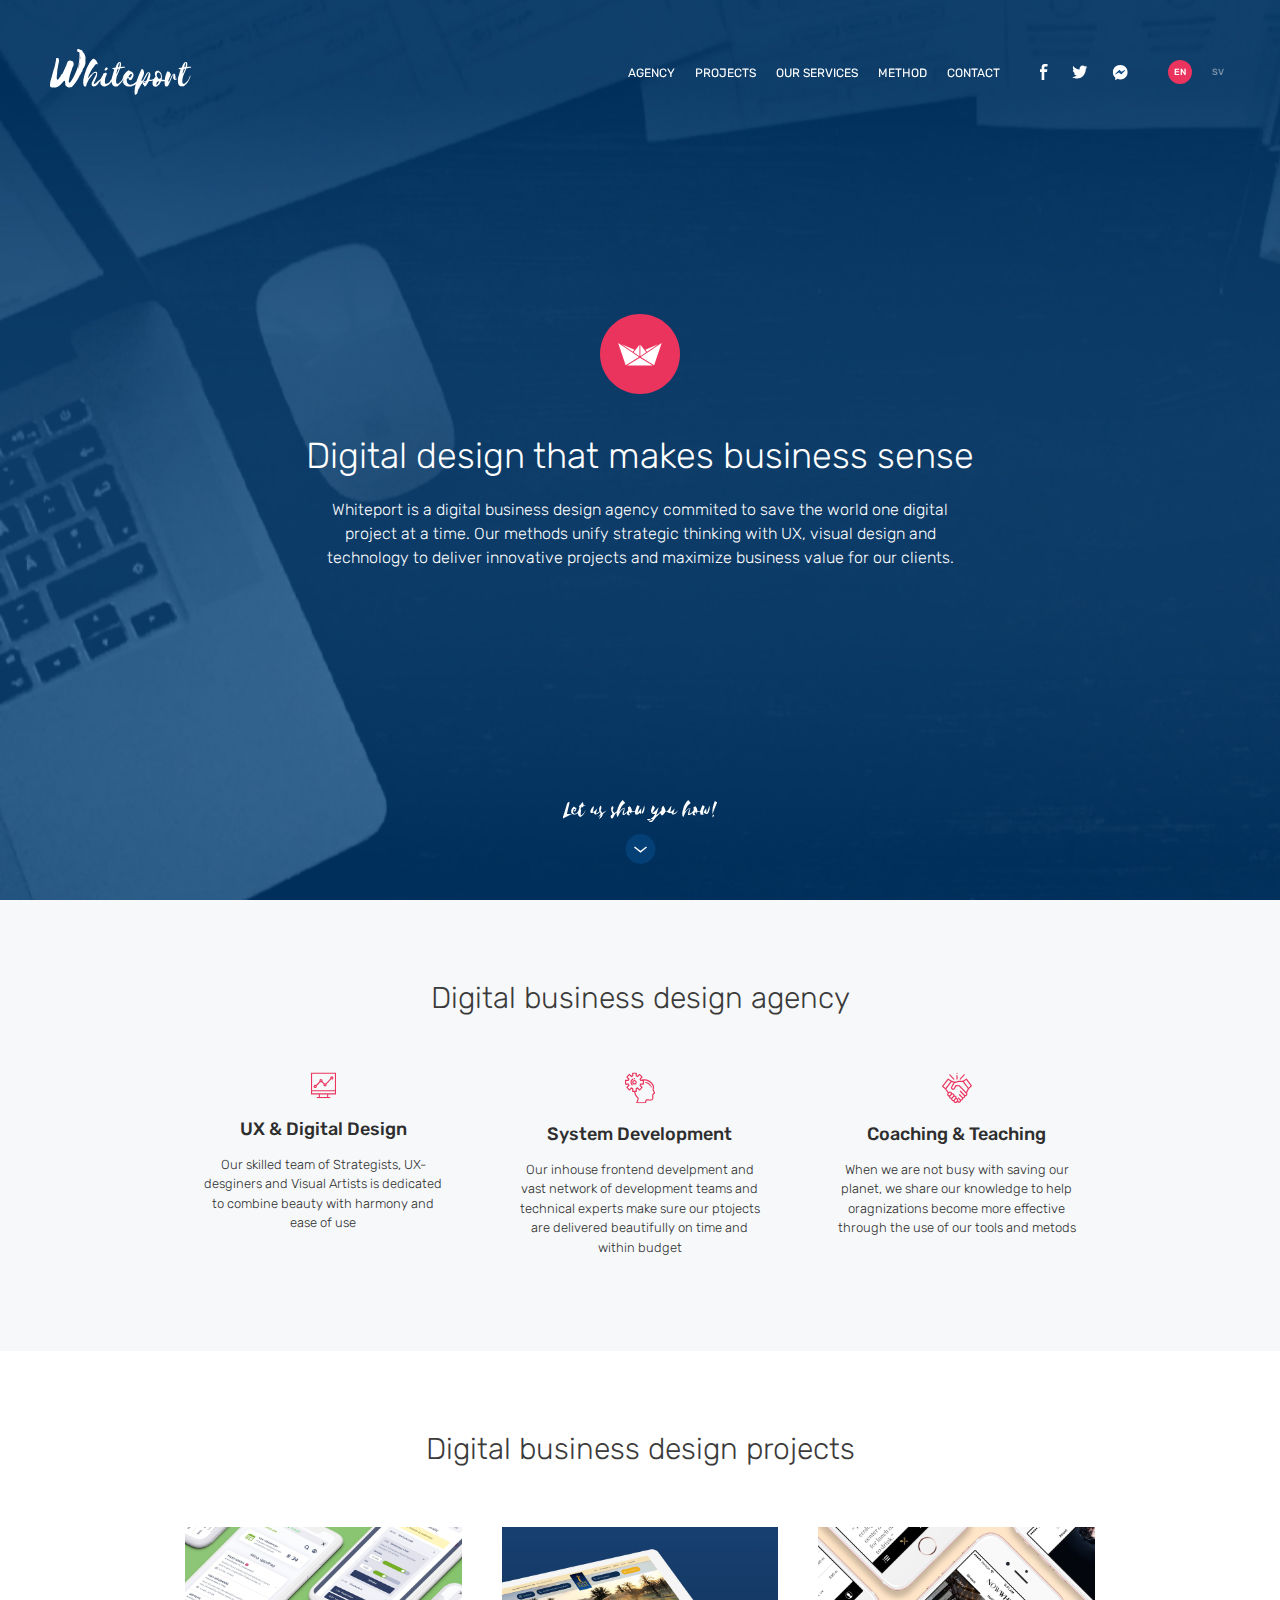
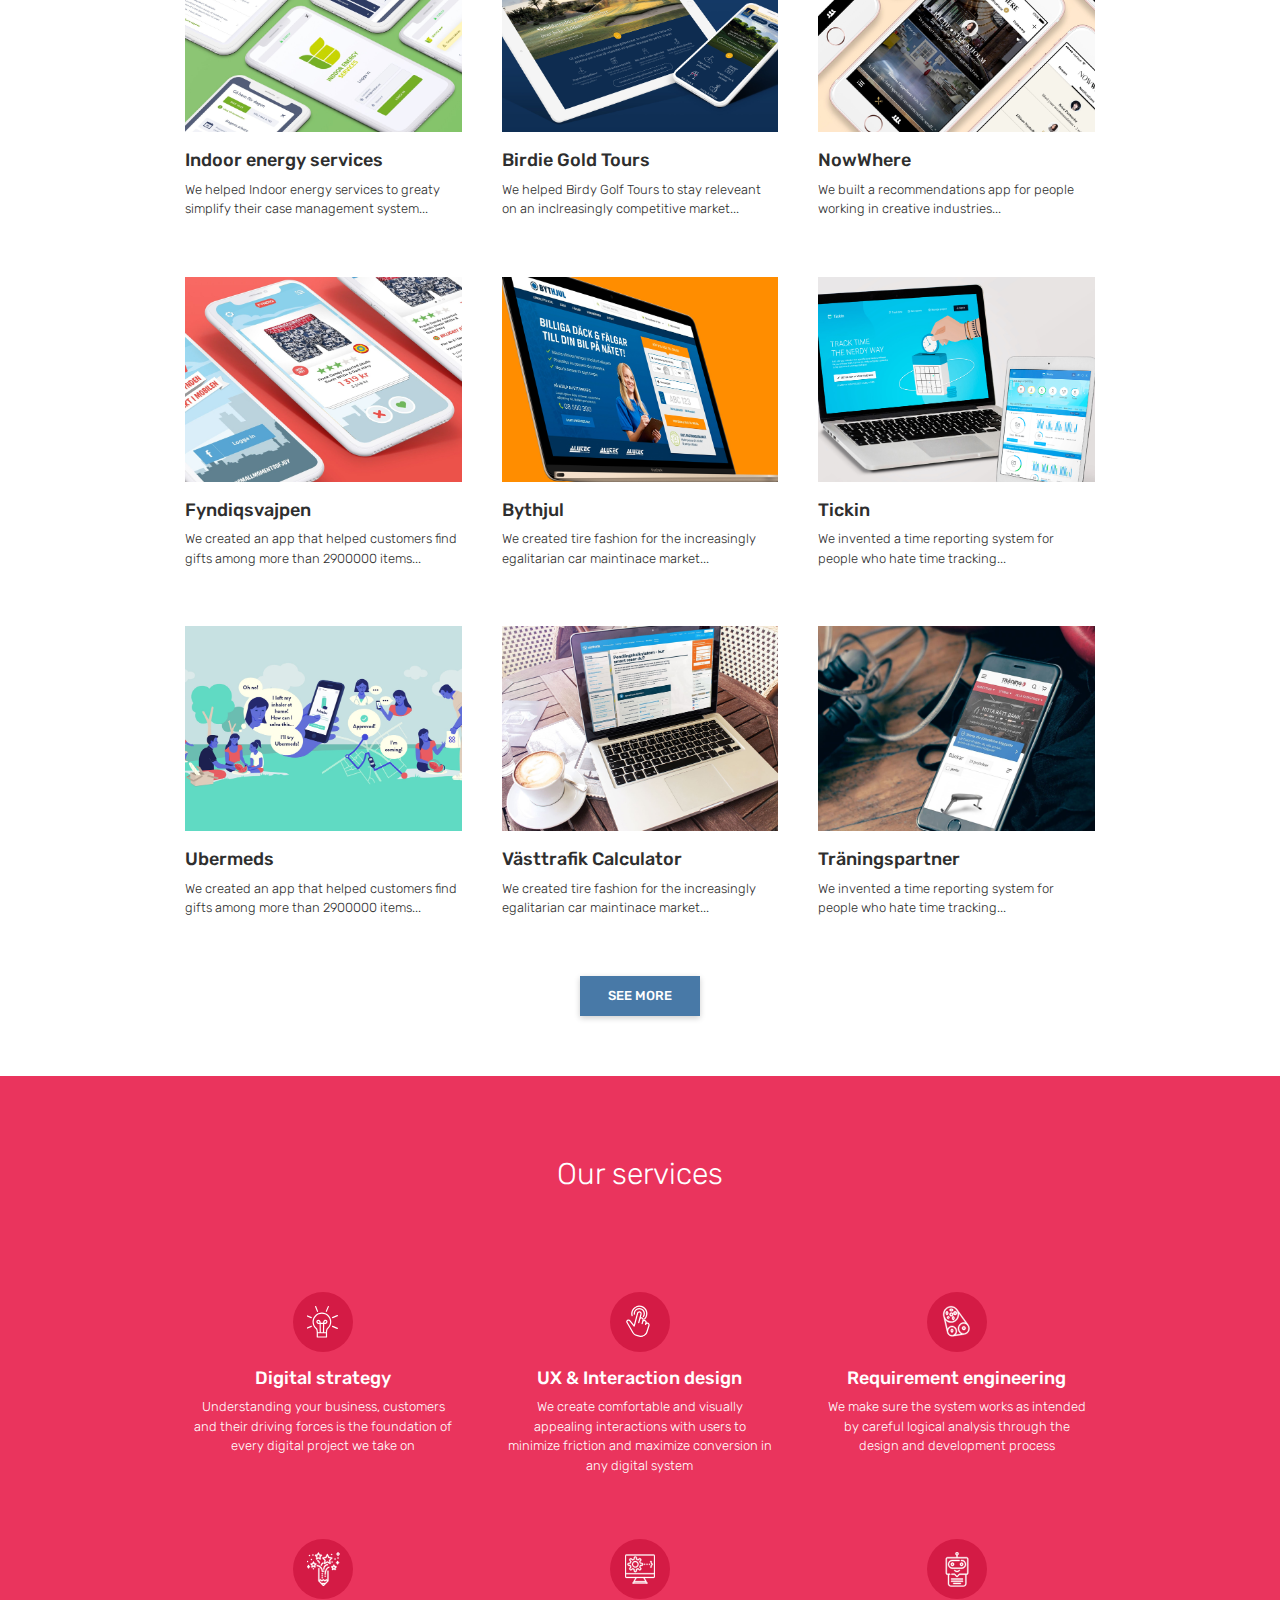
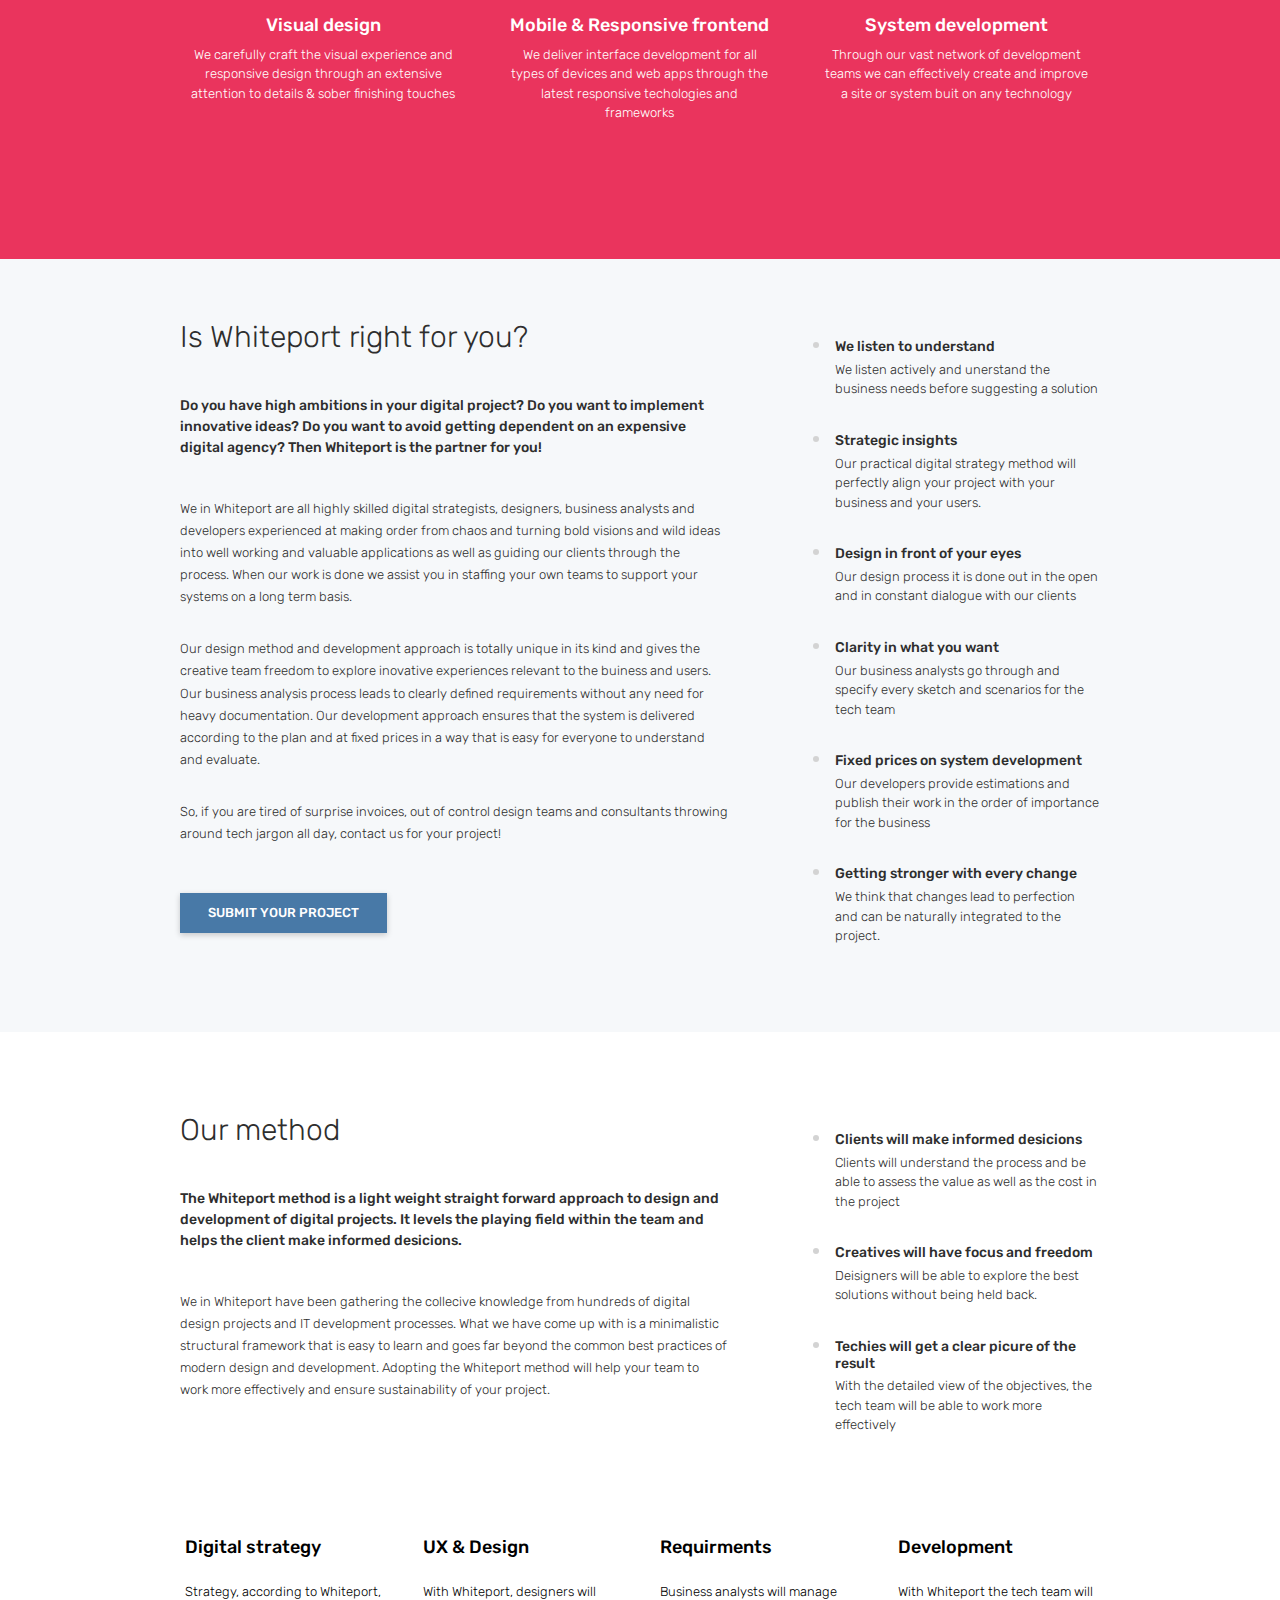
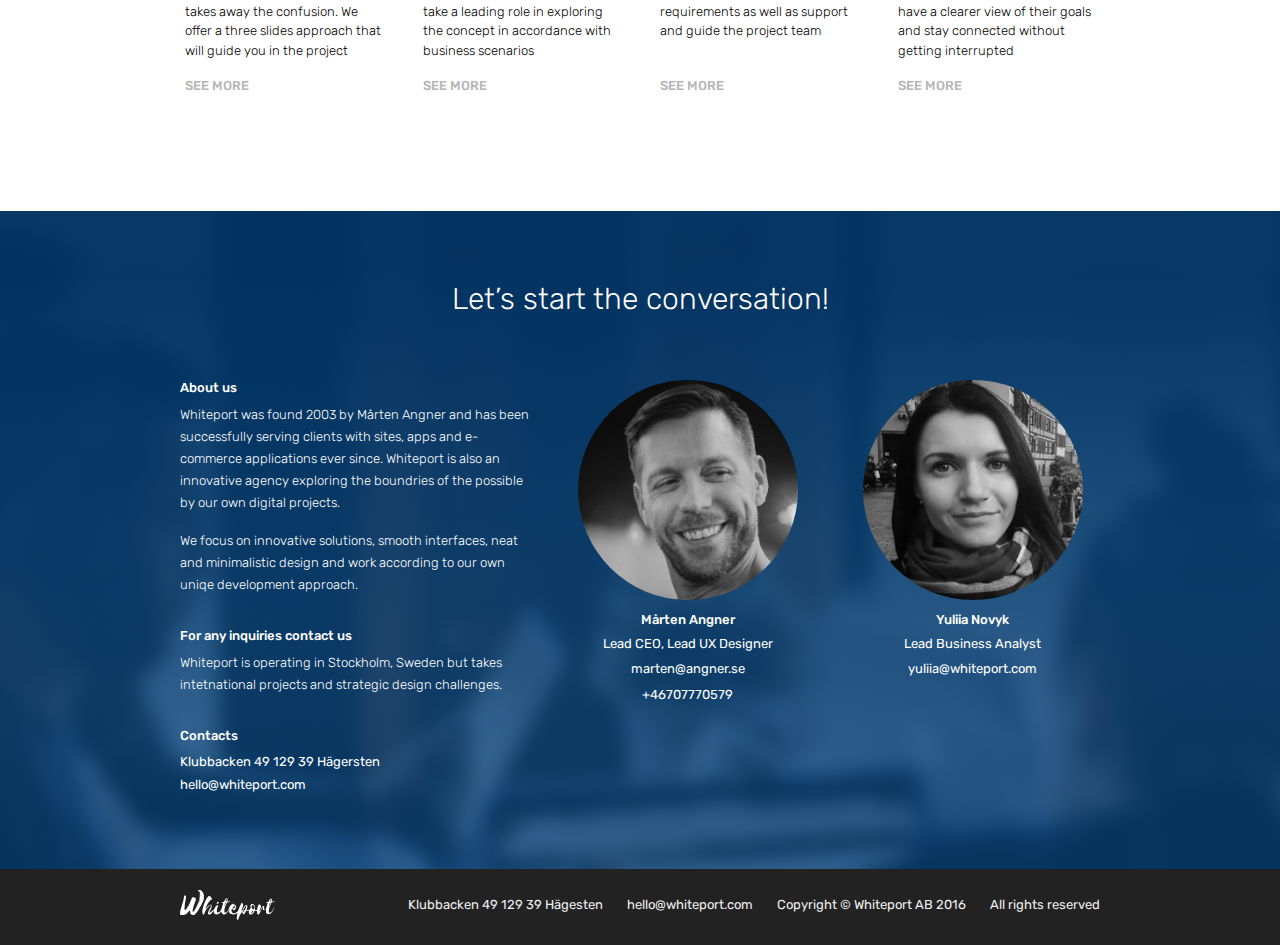
==== index.html @ a86c41bf "accordeon fix" ====
<!DOCTYPE html>
<html lang="en">
  <head>
    <meta charset="UTF-8" />
    <meta name="viewport" content="initial-scale=1.0, width=device-width" />
    <title>Whiteport</title>
    <!-- <link rel="shortcut icon" type="image/x-icon" href="assets/fav/favicon.ico"> -->
    <link
      rel="stylesheet"
      href="https://stackpath.bootstrapcdn.com/bootstrap/4.4.1/css/bootstrap.min.css"
      integrity="sha384-Vkoo8x4CGsO3+Hhxv8T/Q5PaXtkKtu6ug5TOeNV6gBiFeWPGFN9MuhOf23Q9Ifjh"
      crossorigin="anonymous"
    />
    <link rel="stylesheet" href="css/style.css" />
  </head>
  <body>
		<div class="container">
			<div class="menu">
				<a href="/" class="menu__logo-wrapper">
					<img src="img/Logo.svg" alt="logo" class="menu__logo" />
				</a>
				<nav class="menu__nav">
					<ul class="menu__list">
						<li class="menu__item">
							<a href="#agency" class="menu__link">Agency</a>
						</li>
						<li class="menu__item">
							<a href="#projects" class="menu__link">projects</a>
						</li>
						<li class="menu__item">
							<a href="#services" class="menu__link">our services</a>
						</li>
						<li class="menu__item">
							<a href="#method" class="menu__link">method</a>
						</li>
						<li class="menu__item">
							<a href="#contact" class="menu__link">Contact</a>
						</li>
					</ul>
					<ul class="menu__social">
						<li class="menu__social-item">
							<a href="#" class="menu__social-link">
								<svg
									width="8"
									height="18"
									viewBox="0 0 8 18"
									xmlns="http://www.w3.org/2000/svg"
								>
									<path
										d="M4.29671 17.0805V9.00003H6.96306L7.38434 6.32224H4.29671V4.97952C4.29671 4.2808 4.52578 3.61388 5.5287 3.61388H7.53321V0.941162H4.68742C2.29471 0.941162 1.64179 2.51676 1.64179 4.7008V6.321H0V9.00003H1.64179V17.0805H4.29671Z"
									/>
								</svg>
							</a>
						</li>
						<li class="menu__social-item">
							<a href="#" class="menu__social-link">
								<svg
									width="16"
									height="14"
									viewBox="0 0 16 14"
									xmlns="http://www.w3.org/2000/svg"
								>
									<path
										d="M13.7633 4.21645C13.7633 4.07517 13.7607 3.93517 13.7544 3.79645C14.359 3.34589 14.8833 2.78209 15.2982 2.13681C14.7433 2.38629 14.1477 2.55301 13.5215 2.62297C14.1604 2.22968 14.6504 1.60096 14.882 0.846243C14.2838 1.20896 13.622 1.4686 12.9182 1.60353C12.3544 0.962041 11.55 0.553523 10.6603 0.538242C8.95234 0.510242 7.56762 1.95353 7.56762 3.76205C7.56762 4.01913 7.59434 4.26861 7.64778 4.50913C5.07562 4.34369 2.79619 3.00476 1.27142 0.986244C1.00542 1.46989 0.852702 2.03496 0.852702 2.64081C0.852702 3.7863 1.3987 4.80445 2.2285 5.40517C1.7207 5.3823 1.2447 5.2283 0.827264 4.97625C0.827264 4.99025 0.827264 5.00425 0.827264 5.01825C0.827264 6.61938 1.89383 7.96082 3.30906 8.2739C3.04942 8.3477 2.77578 8.3859 2.4945 8.38466C2.2947 8.38338 2.10122 8.36174 1.91286 8.32098C2.30614 9.63318 3.44906 10.5915 4.80194 10.6233C3.74302 11.5015 2.40922 12.0259 0.960859 12.0221C0.711375 12.0221 0.464499 12.0055 0.222656 11.975C1.59214 12.9143 3.21738 13.4615 4.96481 13.4615C10.6527 13.4628 13.7633 8.5119 13.7633 4.21645Z"
									/>
								</svg>
							</a>
						</li>
						<li class="menu__social-item">
							<a href="#" class="menu__social-link">
								<svg
									width="16"
									height="15"
									viewBox="0 0 16 15"
									xmlns="http://www.w3.org/2000/svg"
								>
									<g clip-path="url(#clip0)">
										<path
											d="M8.26099 0.00145851C4.20801 -0.0784556 0.854259 3.13557 0.761719 7.18825C0.772294 9.25122 1.68577 11.2061 3.26147 12.5377V14.6875C3.26147 14.8601 3.40137 15 3.57394 15C3.6325 15 3.68989 14.9835 3.73954 14.9525L5.48125 13.8645C6.36862 14.2039 7.31092 14.377 8.26099 14.3751C12.314 14.455 15.6677 11.241 15.7603 7.18828C15.6677 3.13557 12.314 -0.0784556 8.26099 0.00145851Z"
										/>
										<path
											d="M13.1969 5.12587C13.1039 5.00126 12.9334 4.96396 12.7969 5.03837L9.54722 6.81008L7.52556 5.07648C7.40158 4.9702 7.21668 4.97726 7.10123 5.09274L3.3516 8.84238C3.22994 8.96477 3.23053 9.16262 3.35295 9.28428C3.45082 9.38157 3.60089 9.40313 3.7222 9.33733L6.97187 7.56563L8.99541 9.29983C9.11939 9.40611 9.30429 9.39905 9.41974 9.28358L13.1694 5.53394C13.2786 5.42365 13.2904 5.24985 13.1969 5.12587Z"
											fill="#124E86"
										/>
									</g>
									<defs>
										<clipPath id="clip0">
											<rect x="0.759766" width="15" height="15" />
										</clipPath>
									</defs>
								</svg>
							</a>
						</li>
					</ul>
					<ul class="menu__lang">
						<li class="menu__lang-item">
							<a href="#" class="menu__lang-link active"><span>en</span></a>
						</li>
						<li class="menu__lang-item">
							<a href="#" class="menu__lang-link"><span>sv</spa></a>
						</li>
					</ul>
					<a href="#" class="menu__burger" id="burger">
						<img src="img/list-menu 1.svg" alt="burger">
					</a>
				</nav>
				<div class="menu__mobile hide fadeInRight" id="mobileMenu">
					<a href="#" class="menu__close-btn" id="closeBtn">
						<img src="img/close-button 1.svg" alt="close">
					</a>
					<ul class="menu__list mobile" id="mobileList">
						<li class="menu__item mobile">
							<a href="#agency" class="menu__link mobile">Agency</a>
						</li>
						<li class="menu__item mobile">
							<a href="#projects" class="menu__link mobile">projects</a>
						</li>
						<li class="menu__item mobile">
							<a href="#services" class="menu__link mobile">our services</a>
						</li>
						<li class="menu__item mobile">
							<a href="#method" class="menu__link mobile">method</a>
						</li>
						<li class="menu__item mobile">
							<a href="#contact" class="menu__link mobile">Contact</a>
						</li>
					</ul>
					<ul class="menu__social mobile">
						<li class="menu__social-item">
							<a href="#" class="menu__social-link">
								<svg
									width="8"
									height="18"
									viewBox="0 0 8 18"
									xmlns="http://www.w3.org/2000/svg"
								>
									<path
										d="M4.29671 17.0805V9.00003H6.96306L7.38434 6.32224H4.29671V4.97952C4.29671 4.2808 4.52578 3.61388 5.5287 3.61388H7.53321V0.941162H4.68742C2.29471 0.941162 1.64179 2.51676 1.64179 4.7008V6.321H0V9.00003H1.64179V17.0805H4.29671Z"
									/>
								</svg>
							</a>
						</li>
						<li class="menu__social-item">
							<a href="#" class="menu__social-link">
								<svg
									width="16"
									height="14"
									viewBox="0 0 16 14"
									xmlns="http://www.w3.org/2000/svg"
								>
									<path
										d="M13.7633 4.21645C13.7633 4.07517 13.7607 3.93517 13.7544 3.79645C14.359 3.34589 14.8833 2.78209 15.2982 2.13681C14.7433 2.38629 14.1477 2.55301 13.5215 2.62297C14.1604 2.22968 14.6504 1.60096 14.882 0.846243C14.2838 1.20896 13.622 1.4686 12.9182 1.60353C12.3544 0.962041 11.55 0.553523 10.6603 0.538242C8.95234 0.510242 7.56762 1.95353 7.56762 3.76205C7.56762 4.01913 7.59434 4.26861 7.64778 4.50913C5.07562 4.34369 2.79619 3.00476 1.27142 0.986244C1.00542 1.46989 0.852702 2.03496 0.852702 2.64081C0.852702 3.7863 1.3987 4.80445 2.2285 5.40517C1.7207 5.3823 1.2447 5.2283 0.827264 4.97625C0.827264 4.99025 0.827264 5.00425 0.827264 5.01825C0.827264 6.61938 1.89383 7.96082 3.30906 8.2739C3.04942 8.3477 2.77578 8.3859 2.4945 8.38466C2.2947 8.38338 2.10122 8.36174 1.91286 8.32098C2.30614 9.63318 3.44906 10.5915 4.80194 10.6233C3.74302 11.5015 2.40922 12.0259 0.960859 12.0221C0.711375 12.0221 0.464499 12.0055 0.222656 11.975C1.59214 12.9143 3.21738 13.4615 4.96481 13.4615C10.6527 13.4628 13.7633 8.5119 13.7633 4.21645Z"
									/>
								</svg>
							</a>
						</li>
						<li class="menu__social-item">
							<a href="#" class="menu__social-link">
								<svg
									width="16"
									height="15"
									viewBox="0 0 16 15"
									xmlns="http://www.w3.org/2000/svg"
								>
									<g clip-path="url(#clip0)">
										<path
											d="M8.26099 0.00145851C4.20801 -0.0784556 0.854259 3.13557 0.761719 7.18825C0.772294 9.25122 1.68577 11.2061 3.26147 12.5377V14.6875C3.26147 14.8601 3.40137 15 3.57394 15C3.6325 15 3.68989 14.9835 3.73954 14.9525L5.48125 13.8645C6.36862 14.2039 7.31092 14.377 8.26099 14.3751C12.314 14.455 15.6677 11.241 15.7603 7.18828C15.6677 3.13557 12.314 -0.0784556 8.26099 0.00145851Z"
										/>
										<path
											d="M13.1969 5.12587C13.1039 5.00126 12.9334 4.96396 12.7969 5.03837L9.54722 6.81008L7.52556 5.07648C7.40158 4.9702 7.21668 4.97726 7.10123 5.09274L3.3516 8.84238C3.22994 8.96477 3.23053 9.16262 3.35295 9.28428C3.45082 9.38157 3.60089 9.40313 3.7222 9.33733L6.97187 7.56563L8.99541 9.29983C9.11939 9.40611 9.30429 9.39905 9.41974 9.28358L13.1694 5.53394C13.2786 5.42365 13.2904 5.24985 13.1969 5.12587Z"
											fill="#124E86"
										/>
									</g>
									<defs>
										<clipPath id="clip0">
											<rect x="0.759766" width="15" height="15" />
										</clipPath>
									</defs>
								</svg>
							</a>
						</li>
					</ul>
					<ul class="menu__lang mobile">
						<li class="menu__lang-item">
							<a href="#" class="menu__lang-link active mobile"><span>en</span></a>
						</li>
						<li class="menu__lang-item">
							<a href="#" class="menu__lang-link mobile"><span>sv</spa></a>
						</li>
					</ul>
				</div>
			</div>
		</div>
    <section class="first-screen" id="first-screen">
      <div class="container">
        
				<div class="row">
					<div class="col-12 col-md-8 offset-md-2 d-flex first-screen__block">
						<img src="img/Emblem.svg" alt="emblem" class="first-screen__img">
						<h1 class="first-screen__title">Digital design that makes business sense</h1>
						<p class="first-screen__text">Whiteport is a digital business design agency commited to save the world one digital project at a time. Our methods unify strategic thinking with UX, visual design and technology to deliver innovative projects and maximize business value for our clients.</p>
					</div>
				</div>
				<a href="#agency" class="first-screen__btn">
					<img src="img/phraze 1.svg" alt="phraze" class="first-screen__img-text">
					<span class="first-screen__arrow">
						<img src="img/arrow.svg" alt="arrow">
					</span>
				</a>
      </div>
		</section>
		<section class="agency index" id="agency">
			<div class="container">
				<div class="row">
					<div class="col-10 offset-1 offset-md-0 col-md-12">
						<h2 class="agency__title">Digital business design agency</h2>
					</div>
					<div class="col-12 col-lg-10 offset-lg-1">
						<div class="row">
							<div class="col-10 offset-1 col-md-8 offset-md-2 mb-2 mb-lg-0 col-lg-4 offset-lg-0">
								<div class="agency__card">
									<img src="img/analytics 1.svg" alt="analitics" class="agency__img">
									<h4 class="agency__subtitle">UX & Digital Design</h4>
									<p class="agency__text">Our skilled team of Strategists, UX-desginers and Visual Artists is dedicated to combine beauty with harmony and ease of use</p>
								</div>
							</div>
							<div class="col-10 offset-1 col-md-8 offset-md-2 mb-2 mb-lg-0 col-lg-4 offset-lg-0">
								<div class="agency__card">
									<img src="img/develop 1.svg" alt="developers" class="agency__img">
									<h4 class="agency__subtitle">System Development</h4>
									<p class="agency__text">Our inhouse frontend develpment and vast network of development teams and technical experts make sure our ptojects are delivered beautifully on time and within budget</p>
								</div>
							</div>
							<div class="col-10 offset-1 col-md-8 offset-md-2 mb-2 mb-lg-0 col-lg-4 offset-lg-0">
								<div class="agency__card">
									<img src="img/agreement 1.svg" alt="agreement" class="agency__img">
									<h4 class="agency__subtitle">Coaching & Teaching</h4>
									<p class="agency__text">When we are not busy with saving our planet, we share our knowledge to help oragnizations become more effective through the use of our tools and metods</p>
								</div>
							</div>
						</div>
						</div>
				</div>
			</div>
		</section>
		<section class="projects index" id="projects">
			<div class="container">
				<div class="row">
					<div class="col-12">
						<h2 class="projects__title">Digital business design projects</h2>
					</div>
					<div class="col-12 col-lg-10 offset-lg-1">
						<div class="row" id="projectsRender">
							<!-- <div class="col-12 col-md-6 col-lg-4">
								<div class="projects__card">
									<img src="img/Mask Group.jpg" alt="mask">
									<div class="projects__info">
										<h4 class="projects__subtitle">Indoor energy services</h4>
										<p class="projects__text">We helped Indoor energy services to greaty simplify their case management system...</p>
									</div>
								</div>
							</div>
							<div class="col-12 col-md-6 col-lg-4">
								<div class="projects__card">
									<img src="img/Mask Group (1).jpg" alt="mask">
									<div class="projects__info">
										<h4 class="projects__subtitle">Birdie Gold Tours</h4>
										<p class="projects__text">We helped Birdy Golf Tours to stay releveant on an inclreasingly competitive market...</p>
									</div>
								</div>
							</div>
							<div class="col-12 col-md-6 col-lg-4">
								<div class="projects__card">
									<img src="img/Mask Group (2).jpg" alt="mask">
									<div class="projects__info">
										<h4 class="projects__subtitle">NowWhere</h4>
										<p class="projects__text">We built a recommendations app for people working in creative industries...</p>
									</div>
								</div>
							</div>
							<div class="col-12 col-md-6 col-lg-4">
								<div class="projects__card">
									<img src="img/Mask Group (3).jpg" alt="mask">
									<div class="projects__info">
										<h4 class="projects__subtitle">Fyndiqsvajpen</h4>
										<p class="projects__text">We created an app that helped customers find gifts among more than 2900000 items...</p>
									</div>
								</div>
							</div>
							<div class="col-12 col-md-6 col-lg-4">
								<div class="projects__card">
									<img src="img/Mask Group (4).jpg" alt="mask">
									<div class="projects__info">
										<h4 class="projects__subtitle">Bythjul</h4>
										<p class="projects__text">We created tire fashion for the increasingly egalitarian car maintinace market...</p>
									</div>
								</div>
							</div>
							<div class="col-12 col-md-6 col-lg-4">
								<div class="projects__card">
									<img src="img/Mask Group (5).jpg" alt="mask">
									<div class="projects__info">
										<h4 class="projects__subtitle">Tickin</h4>
										<p class="projects__text">We invented a time reporting system for people who hate time tracking...</p>
									</div>
								</div>
							</div>
							<div class="col-12 col-md-6 col-lg-4">
								<div class="projects__card">
									<img src="img/Mask Group (6).jpg" alt="mask">
									<div class="projects__info">
										<h4 class="projects__subtitle">Ubermeds</h4>
										<p class="projects__text">We created an app that helped customers find gifts among more than 2900000 items...</p>
									</div>
								</div>
							</div>
							<div class="col-12 col-md-6 col-lg-4">
								<div class="projects__card">
									<img src="img/Mask Group (7).jpg" alt="mask">
									<div class="projects__info">
										<h4 class="projects__subtitle">Västtrafik Calculator</h4>
										<p class="projects__text">We created tire fashion for the increasingly egalitarian car maintinace market...</p>
									</div>
								</div>
							</div>
							<div class="col-12 col-md-6 col-lg-4">
								<div class="projects__card">
									<img src="img/Mask Group (8).jpg" alt="mask">
									<div class="projects__info">
										<h4 class="projects__subtitle">Träningspartner</h4>
										<p class="projects__text">We invented a time reporting system for people who hate time tracking...</p>
									</div>
								</div>
							</div> -->
						</div>
					</div>
				</div>
				<a href="#" class="projects__btn" id="seeMore">see more</a>
			</div>
		</section>
		<section class="services index" id="services">
			<div class="container">
				<div class="row">
					<div class="col-12">
						<h2 class="services__title">Our services</h2>
					</div>
					<div class="col-12 col-lg-10 offset-lg-1">
						<div class="row">
							<div class="col-12 col-md-6 mb-5 col-lg-4">
								<div class="services__card">
									<div class="services__img-wrapper"><img src="img/light 1.svg" alt="light"></div>
									<div class="services__info">
										<h4 class="services__subtitle">Digital strategy</h4>
										<p class="services__text">Understanding your business, customers and their driving forces is the foundation of every digital project we take on</p>
									</div>
								</div>
							</div>
							<div class="col-12 col-md-6 mb-5 col-lg-4">
								<div class="services__card">
									<div class="services__img-wrapper"><img src="img/tap 1.svg" alt="tap"></div>
									<div class="services__info">
										<h4 class="services__subtitle">UX & Interaction design</h4>
										<p class="services__text">We create comfortable and visually appealing interactions with users to minimize friction and maximize conversion in any digital system</p>
									</div>
								</div>
							</div>
							<div class="col-12 col-md-6 mb-5 col-lg-4">
								<div class="services__card">
									<div class="services__img-wrapper"><img src="img/engine.svg" alt="engine"></div>
									<div class="services__info">
										<h4 class="services__subtitle">Requirement engineering</h4>
										<p class="services__text">We make sure the system works as intended by careful logical analysis through the design and development process</p>
									</div>
								</div>
							</div>
							<div class="col-12 col-md-6 mb-5 mb-lg-0 col-lg-4">
								<div class="services__card">
									<div class="services__img-wrapper"><img src="img/creativity.svg" alt="creativity"></div>
									<div class="services__info">
										<h4 class="services__subtitle">Visual design</h4>
										<p class="services__text">We carefully craft the visual experience and responsive design through an extensive attention to details & sober finishing touches</p>
									</div>
								</div>
							</div>
							<div class="col-12 col-md-6 mb-5 mb-md-0 col-lg-4">
								<div class="services__card">
									<div class="services__img-wrapper"><img src="img/development.svg" alt="development"></div>
									<div class="services__info">
										<h4 class="services__subtitle">Mobile & Responsive frontend</h4>
										<p class="services__text">We deliver interface development for all types of devices and web apps through the latest responsive techologies and frameworks</p>
									</div>
								</div>
							</div>
							<div class="col-12 col-md-6 col-lg-4">
								<div class="services__card">
									<div class="services__img-wrapper"><img src="img/bot.svg" alt="bot"></div>
									<div class="services__info">
										<h4 class="services__subtitle">System development</h4>
										<p class="services__text">Through our vast network of development teams we can effectively create and improve a site or system buit on any technology</p>
									</div>
								</div>
							</div>
						</div>
					</div>
				</div>
			</div>
		</section>
		<section class="how-we-do index">
			<div class="container">
				<div class="row">
					<div class="col-12 col-lg-10 offset-lg-1">
						<div class="row">
							<div class="mb-3 mb-md-0 col-12 col-lg-8 how-we-do__col">
								<h2 class="how-we-do__title">Is Whiteport right for you?</h2>
								<p class="how-we-do__text-fat">Do you have high ambitions in your digital project? Do you want to implement innovative ideas? Do you want to avoid getting dependent on an expensive digital agency? Then Whiteport is the partner for you!</p>
								<p class="how-we-do__text" id="textFirst">
									<span>We in Whiteport are all highly skilled digital strategists, designers, business analysts and developers experienced at making order from chaos and turning bold visions and wild ideas into well working and valuable applications as well as guiding our clients through the process. When our work is done we assist you in staffing your own teams to support your systems on a long term basis.</span>
									<span>Our design method and development approach is totally unique in its kind and gives the creative team freedom to explore inovative experiences relevant to the buiness and users. Our business analysis process leads to clearly defined requirements without any need for heavy documentation. Our development approach ensures that the system is delivered according to the plan and at fixed prices in a way that is easy for everyone to understand and evaluate.</span>
									So, if you are tired of surprise invoices, out of control design teams and consultants throwing around tech jargon all day, contact us for your project!
								</p>
								<a href="#" class="how-we-do__btn desktop d-none d-lg-inline-flex">Submit your project</a>
							</div>
							<div class="col-12 col-lg-4">
								<ul class="how-we-do__list" id="listFirst">
									<li class="how-we-do__item">
										<span class="how-we-do__dot"></span>
										<div class="how-we-do__item-info">
											<h6 class="how-we-do__subtitle">We listen to understand</h6>
											<p class="how-we-do__subtext">We listen actively and unerstand the business needs before suggesting a solution</p>
										</div>
									</li>
									<li class="how-we-do__item">
										<span class="how-we-do__dot"></span>
										<div class="how-we-do__item-info">
											<h6 class="how-we-do__subtitle">Strategic insights</h6>
											<p class="how-we-do__subtext">Our practical digital strategy method will perfectly align your project with your business and your users.</p>
										</div>
									</li>
									<li class="how-we-do__item">
										<span class="how-we-do__dot"></span>
										<div class="how-we-do__item-info">
											<h6 class="how-we-do__subtitle">Design in front of your eyes</h6>
											<p class="how-we-do__subtext">Our design process it is done out in the open and in constant dialogue with our clients</p>
										</div>
									</li>
									<li class="how-we-do__item">
										<span class="how-we-do__dot"></span>
										<div class="how-we-do__item-info">
											<h6 class="how-we-do__subtitle">Clarity in what you want</h6>
											<p class="how-we-do__subtext">Our business analysts go through and specify every sketch and scenarios for the tech team</p>
										</div>
									</li>
									<li class="how-we-do__item">
										<span class="how-we-do__dot"></span>
										<div class="how-we-do__item-info">
											<h6 class="how-we-do__subtitle">Fixed prices on system development</h6>
											<p class="how-we-do__subtext">Our developers provide estimations and publish their work in the order of importance for the business</p>
										</div>
									</li>
									<li class="how-we-do__item">
										<span class="how-we-do__dot"></span>
										<div class="how-we-do__item-info">
											<h6 class="how-we-do__subtitle">Getting stronger with every change</h6>
											<p class="how-we-do__subtext">We think that changes lead to perfection and can be naturally integrated to the project.</p>
										</div>
									</li>
								</ul>
							</div>
						</div>
					</div>
					<div class="col-12 d-md-none mt-3 mb-1">
						<a href="#" class="how-we-do__read" id="readMore1">READ MORE</a>
					</div>
					<div class="col-12 d-lg-none">
						<a href="#" class="how-we-do__btn mobile">Submit your project</a>
					</div>
				</div>
			</div>
		</section>
		<section class="methods index" id="method">
			<div class="container">
				<div class="row">
					<div class="col-12 col-lg-10 offset-lg-1">
						<div class="row mb-5">
							<div class="mb-3 mb-md-0 col-12 col-lg-8 how-we-do__col">
								<h2 class="how-we-do__title">Our method</h2>
								<p class="how-we-do__text-fat" >The Whiteport method is a light weight straight forward approach to design and development of digital projects. It levels the playing field within the team and helps the client make informed desicions.</p>
								<p class="how-we-do__text" id="textSecond">
									We in Whiteport have been gathering the collecive knowledge from hundreds of digital design projects and IT development processes. What we have come up with is a minimalistic structural framework that is easy to learn and goes far beyond the common best practices of modern design and development. Adopting the Whiteport method will help your team to work more effectively and ensure sustainability of your project.
								</p>
							</div>
							<div class="col-12 col-lg-4">
								<ul class="how-we-do__list">
									<li class="how-we-do__item how-we-do__item--last">
										<span class="how-we-do__dot"></span>
										<div class="how-we-do__item-info">
											<h6 class="how-we-do__subtitle">Clients will make informed desicions</h6>
											<p class="how-we-do__subtext">Clients will understand the process and be able to assess the value as well as the cost in the project</p>
										</div>
									</li>
									<li class="how-we-do__item how-we-do__item--last">
										<span class="how-we-do__dot"></span>
										<div class="how-we-do__item-info">
											<h6 class="how-we-do__subtitle">Creatives will have focus and freedom</h6>
											<p class="how-we-do__subtext">Deisigners will be able to explore the best solutions without being held back.</p>
										</div>
									</li>
									<li class="how-we-do__item how-we-do__item--last">
										<span class="how-we-do__dot"></span>
										<div class="how-we-do__item-info">
											<h6 class="how-we-do__subtitle">Techies will get a clear picure of the result</h6>
											<p class="how-we-do__subtext">With the detailed view of the objectives, the tech team will be able to work more effectively</p>
										</div>
									</li>
								</ul>
							</div>
							<div class="col-12 d-md-none mt-3">
								<a href="#" class="how-we-do__read" id="readMore2">READ MORE</a>
							</div>
						</div>
					</div>
				</div>
				<div class="row desktop">
					<div class="col-12 col-lg-10 offset-lg-1">
						<div class="row">
							<div class="col-12 col-md-6 mb-2 mb-md-4 mb-lg-0 col-lg-3 methods__card">
								<div>
									<h6 class="methods__subtitle">Digital strategy</h6>
									<p class="methods__text">Strategy, according to Whiteport, takes away the confusion. We offer a three slides approach that will guide you in the project</p>
								</div>
								<a href="#" class="methods__link">see more</a>
							</div>
							<div class="col-12 col-md-6 mb-2 mb-md-4 mb-lg-0 col-lg-3 methods__card">
								<div>
									<h6 class="methods__subtitle">UX & Design</h6>
									<p class="methods__text">With Whiteport, designers will take a leading role in exploring the concept in accordance with business scenarios</p>
								</div>
								<a href="#" class="methods__link">see more</a>
							</div>
							<div class="col-12 col-md-6 mb-2 mb-md-0 col-lg-3 methods__card">
								<div>
									<h6 class="methods__subtitle">Requirments</h6>
									<p class="methods__text">Business analysts will manage requirements as well as support and guide the project team</p>
								</div>
								<a href="#" class="methods__link">see more</a>
							</div>
							<div class="col-12 col-md-6 col-lg-3 methods__card">
								<div>
									<h6 class="methods__subtitle">Development </h6>
									<p class="methods__text">With Whiteport the tech team will have a clearer view of their goals and stay connected without getting interrupted</p>
								</div>
								<a href="#" class="methods__link">see more</a>
							</div>
						</div>
					</div>
				</div>
			</div>
			<div class="container">
				<ul class="how-we-do__tablet" id="accordeon">
					<li class="how-we-do__tablet-item">
						<div class="how-we-do__tab">
							<div class="container">
								<div class="how-we-do__row">
									<h4 class="how-we-do__tablet-name">Digital strategy</h4>
									<svg width="14" height="7" viewBox="0 0 14 7" fill="none" xmlns="http://www.w3.org/2000/svg">
										<path d="M1 1L7 5.8L13 1" stroke-width="1.5"/>
									</svg>
								</div>
							</div>
						</div>
						<div class="how-we-do__block">
							<div class="container">
								<p class="methods__tablet-text">Strategy, according to Whiteport, takes away the confusion. We offer a three slides approach that will guide you in the project</p>
								<a href="#" class="methods__link">see more</a>
							</div>
						</div>
					</li>
					<li class="how-we-do__tablet-item">
						<div class="how-we-do__tab">
							<div class="container">
								<div class="how-we-do__row">
									<h4 class="how-we-do__tablet-name">UX & Design</h4>
									<svg width="14" height="7" viewBox="0 0 14 7" fill="none" xmlns="http://www.w3.org/2000/svg">
										<path d="M1 1L7 5.8L13 1" stroke-width="1.5"/>
									</svg>
								</div>
							</div>
						</div>
						<div class="how-we-do__block">
							<div class="container">
								<p class="methods__tablet-text">With Whiteport, designers will take a leading role in exploring the concept in accordance with business scenarios</p>
								<a href="#" class="methods__link">see more</a>
							</div>
						</div>
					</li>
					<li class="how-we-do__tablet-item">
						<div class="how-we-do__tab">
							<div class="container">
								<div class="how-we-do__row">
									<h4 class="how-we-do__tablet-name">Requirments</h4>
									<svg width="14" height="7" viewBox="0 0 14 7" fill="none" xmlns="http://www.w3.org/2000/svg">
										<path d="M1 1L7 5.8L13 1" stroke-width="1.5"/>
									</svg>
								</div>
							</div>
						</div>
						<div class="how-we-do__block">
							<div class="container">
								<p class="methods__tablet-text">Business analysts will manage requirements as well as support and guide the project team</p>
								<a href="#" class="methods__link">see more</a>
							</div>
						</div>
					</li>
					<li class="how-we-do__tablet-item">
						<div class="how-we-do__tab">
							<div class="container">
								<div class="how-we-do__row">
									<h4 class="how-we-do__tablet-name">Development</h4>
									<svg width="14" height="7" viewBox="0 0 14 7" fill="none" xmlns="http://www.w3.org/2000/svg">
										<path d="M1 1L7 5.8L13 1" stroke-width="1.5"/>
									</svg>
								</div>
							</div>
						</div>
						<div class="how-we-do__block">
							<div class="container">
								<p class="methods__tablet-text">With Whiteport the tech team will have a clearer view of their goals and stay connected without getting interrupted</p>
								<a href="#" class="methods__link">see more</a>
							</div>
						</div>
					</li>
				</ul>
			</div>
		</section>
		<section class="conversation index" id="contact">
			<div class="container">
				<div class="row">
					<div class="col-12">
						<h2 class="conversation__title">Let’s start the conversation!</h2>
					</div>
					<div class="conversation__text-wrapper order-3 order-lg-1 col-lg-4 offset-lg-1">
						<h6 class="conversation__subtitle">About us</h6>
						<p class="conversation__text">
							<span>Whiteport was found 2003 by Mårten Angner and has been successfully serving clients with sites, apps and e-commerce applications ever since. Whiteport is also an innovative agency exploring the boundries of the possible by our own digital projects.</span>
							We focus on innovative solutions, smooth interfaces, neat and minimalistic design and work according to our own uniqe development approach.
						</p>
						<h6 class="conversation__subtitle">For any inquiries contact us</h6>
						<p class="conversation__text">Whiteport is operating in Stockholm, Sweden but takes intetnational projects and strategic design challenges.</p>
						<h6 class="conversation__subtitle">Contacts</h6>
						<a href="https://www.google.com/maps/dir/?api=1&origin&destination=Klubbacken+49,+129+39+Hägersten,+Швеция" class="conversation__link" target="_blank">Klubbacken 49 129 39 Hägersten</a>
						<a href="mailto:hello@whiteport.com" class="conversation__link">hello@whiteport.com</a>
					</div>
					<div class="mb-5 mb-lg-0 order-1 order-lg-2 col-12 col-lg-3 conversation__card">
						<div class="conversation__img-wrapper">
							<img src="img/Marten photo 1.jpg" alt="photo" class="conversation__img">
						</div>
						<div class="conversation__wrapper">
							<h6 class="conversation__name">Mårten Angner</h6>
							<p class="conversation__info">Lead CEO, Lead UX Designer</p>
							<a href="mailto:marten@angner.se" class="conversation__info-link">marten@angner.se</a>
							<a href="tel:+46707770579" class="conversation__info-link">+46707770579</a>
						</div>
					</div>
					<div class="mb-5 mb-lg-0 order-2 order-lg-3 col-12 col-lg-3 conversation__card">
						<div class="conversation__img-wrapper">
							<img src="img/Yuliia Novyk photo_bw 1.jpg" alt="photo" class="conversation__img">
						</div>
						<div class="conversation__wrapper">
							<h6 class="conversation__name">Yuliia Novyk</h6>
							<p class="conversation__info">Lead Business Analyst</p>
							<a href="mailto:yuliia@whiteport.com" class="conversation__info-link">yuliia@whiteport.com</a>
						</div>
					</div>
				</div>
			</div>
		</section>
		<footer class="footer">
			<div class="container">
				<div class="row d-none d-lg-flex">
					<div class="col-10 offset-1">
						<div class="row">
							<div class="col-12 d-flex justify-content-between align-items-center">
								<a href="/" class="footer__logo">
									<img src="img/Logo.svg" alt="logo">
								</a>
								<div class="d-flex justify-content-center align-items-center">
									<a href="https://www.google.com/maps/dir/?api=1&origin&destination=Klubbacken+49,+129+39+Hägersten,+Швеция" class="footer__link" target="_blank">Klubbacken 49 129 39 Hägesten</a>
									<a href="mailto:hello@whiteport.com" class="footer__link footer__link--last">hello@whiteport.com</a>
									<span class="footer__item footer__item--grey ">Copyright © Whiteport AB 2016</span>
									<span class="footer__item footer__item--grey ">All rights reserved</span>
								</div>
							</div>
						</div>
					</div>
				</div>
				<div class="row d-lg-none">
					<div class="col-12 mb-3 mb-md-0 col-md-3 d-flex align-items-center">
						<a href="/" class="footer__logo">
							<img src="img/Logo.svg" alt="logo">
						</a>
					</div>
					<div class="col-12 col-md-9">
						<div class="row">
							<div class="col-12 col-md-6"><a href="https://www.google.com/maps/dir/?api=1&origin&destination=Klubbacken+49,+129+39+Hägersten,+Швеция" class="footer__link" target="_blank">Klubbacken 49 129 39 Hägesten</a></div>
							<div class="col-12 mb-3 col-md-6 mb-md-1"><a href="mailto:hello@whiteport.com" class="footer__link footer__link--last">hello@whiteport.com</a></div>
							<div class="col-12 col-md-6"><span class="footer__item footer__item--grey ">Copyright © Whiteport AB 2016</span></div>
							<div class="col-12 col-md-6"><span class="footer__item footer__item--grey ">All rights reserved</span></div>
						</div>
					</div>
				</div>
			</div>
		</footer>
    <script src="js/bundle.js"></script>
  </body>
</html>
---- css/style.css ----
/* ---COLORS--- */
/* ---FONT SIZE--- */
/* Screens */
@import url("https://fonts.googleapis.com/css?family=Rubik:300,400,500,700&display=swap");
/* Screens */
/* Screens */
/* ---COLORS--- */
/* ---FONT SIZE--- */
/* Screens */
@import url("https://fonts.googleapis.com/css?family=Rubik:300,400,500,700&display=swap");
* {
	margin: 0;
	padding: 0;
	-webkit-box-sizing: border-box;
	        box-sizing: border-box;
	scroll-behavior: smooth;
}

html,
body {
	font-size: 100%;
}

body {
	font-family: "Rubik", sans-serif;
	min-height: 100vh;
}

ul {
	list-style: none;
	margin: 0;
	padding: 0;
}

.index {
	position: relative;
	z-index: 1;
}

.desktop {
	display: none;
}
@media screen and (min-width: 992px) {
	.desktop {
		display: -webkit-box;
		display: -webkit-flex;
		display: -ms-flexbox;
		display:         flex;
	}
}

@-webkit-keyframes zoomin {
	0% {
		-webkit-transform: scale(1);
		        transform: scale(1);
	}
	100% {
		-webkit-transform: scale(1.1);
		        transform: scale(1.1);
	}
}

@keyframes zoomin {
	0% {
		-webkit-transform: scale(1);
		        transform: scale(1);
	}
	100% {
		-webkit-transform: scale(1.1);
		        transform: scale(1.1);
	}
}

.first-screen {
	min-height: 100vh;
	position: relative;
	z-index: 10;
	display: -webkit-box;
	display: -webkit-flex;
	display: -ms-flexbox;
	display:         flex;
	-webkit-box-orient: horizontal;
	-webkit-box-direction: normal;
	-webkit-flex-direction: row;
	    -ms-flex-direction: row;
	        flex-direction: row;
	-webkit-box-pack: center;
	-webkit-justify-content: center;
	-ms-flex-pack: center;
	        justify-content: center;
	-webkit-box-align: center;
	-webkit-align-items: center;
	-ms-flex-align: center;
	        align-items: center;
	overflow: hidden;
}
.first-screen:before {
	z-index: 0;
	content: "";
	position: absolute;
	top: 0;
	right: 0;
	bottom: 0;
	left: 0;
	background: url("../img/main pic.jpg") no-repeat;
	background-size: cover;
	-webkit-animation: zoomin 10s ease;
	        animation: zoomin 10s ease;
	-webkit-animation-delay: 120ms;
	        animation-delay: 120ms;
	-webkit-animation-fill-mode: forwards;
	        animation-fill-mode: forwards;
}
.first-screen__block {
	display: -webkit-box;
	display: -webkit-flex;
	display: -ms-flexbox;
	display:         flex;
	-webkit-box-orient: vertical;
	-webkit-box-direction: normal;
	-webkit-flex-direction: column;
	    -ms-flex-direction: column;
	        flex-direction: column;
	-webkit-box-pack: start;
	-webkit-justify-content: flex-start;
	-ms-flex-pack: start;
	        justify-content: flex-start;
	-webkit-box-align: center;
	-webkit-align-items: center;
	-ms-flex-align: center;
	        align-items: center;
	text-align: center;
}
.first-screen__img {
	margin-bottom: 30px;
	width: 50px;
}
@media screen and (min-width: 768px) {
	.first-screen__img {
		width: initial;
		margin-bottom: 40px;
	}
}
.first-screen__title {
	margin-bottom: 16px;
	font-size: 1.875rem;
	font-weight: 300;
	color: #fff;
	text-transform: capitalize;
}
@media screen and (min-width: 768px) {
	.first-screen__title {
		font-size: 2.25rem;
		text-transform: initial;
		margin-bottom: 20px;
	}
}
.first-screen__text {
	font-size: .875rem;
	font-weight: 300;
	color: #fff;
	line-height: 1.5;
	width: 90%;
}
.first-screen__text span {
	display: none;
}
@media screen and (min-width: 768px) {
	.first-screen__text span {
		display: initial;
	}
}
@media screen and (min-width: 768px) {
	.first-screen__text {
		width: 635px;
		font-size: 1rem;
		font-weight: 300;
		color: #fff;
	}
}
.first-screen__btn {
	position: absolute;
	z-index: 1;
	bottom: 36px;
	left: 50%;
	-webkit-transform: translateX(-50%);
	    -ms-transform: translateX(-50%);
	        transform: translateX(-50%);
	display: -webkit-box;
	display: -webkit-flex;
	display: -ms-flexbox;
	display:         flex;
	-webkit-box-orient: vertical;
	-webkit-box-direction: normal;
	-webkit-flex-direction: column;
	    -ms-flex-direction: column;
	        flex-direction: column;
	-webkit-box-pack: center;
	-webkit-justify-content: center;
	-ms-flex-pack: center;
	        justify-content: center;
	-webkit-box-align: center;
	-webkit-align-items: center;
	-ms-flex-align: center;
	        align-items: center;
}
.first-screen__img-text {
	margin-bottom: 12px;
}
.first-screen__arrow {
	width: 30px;
	height: 30px;
	-webkit-flex-shrink: 0;
	-ms-flex-negative: 0;
	        flex-shrink: 0;
	border-radius: 50%;
	background-color: #043f76;
	display: -webkit-box;
	display: -webkit-flex;
	display: -ms-flexbox;
	display:         flex;
	-webkit-box-orient: horizontal;
	-webkit-box-direction: normal;
	-webkit-flex-direction: row;
	    -ms-flex-direction: row;
	        flex-direction: row;
	-webkit-box-pack: center;
	-webkit-justify-content: center;
	-ms-flex-pack: center;
	        justify-content: center;
	-webkit-box-align: center;
	-webkit-align-items: center;
	-ms-flex-align: center;
	        align-items: center;
}

.menu {
	position: fixed;
	width: 100%;
	top: 0;
	left: 0;
	right: 0;
	z-index: 100;
	padding: 27px 15px;
	display: -webkit-box;
	display: -webkit-flex;
	display: -ms-flexbox;
	display:         flex;
	-webkit-box-orient: horizontal;
	-webkit-box-direction: normal;
	-webkit-flex-direction: row;
	    -ms-flex-direction: row;
	        flex-direction: row;
	-webkit-box-pack: center;
	-webkit-justify-content: center;
	-ms-flex-pack: center;
	        justify-content: center;
	-webkit-box-align: center;
	-webkit-align-items: center;
	-ms-flex-align: center;
	        align-items: center;
	-webkit-transition-duration: .2s;
	     -o-transition-duration: .2s;
	        transition-duration: .2s;
	-webkit-transition-timing-function: ease;
	     -o-transition-timing-function: ease;
	        transition-timing-function: ease;
}
@media screen and (min-width: 768px) {
	.menu {
		display: -webkit-box;
		display: -webkit-flex;
		display: -ms-flexbox;
		display:         flex;
		-webkit-box-orient: horizontal;
		-webkit-box-direction: normal;
		-webkit-flex-direction: row;
		    -ms-flex-direction: row;
		        flex-direction: row;
		-webkit-box-pack: justify;
		-webkit-justify-content: space-between;
		-ms-flex-pack: justify;
		        justify-content: space-between;
		-webkit-box-align: center;
		-webkit-align-items: center;
		-ms-flex-align: center;
		        align-items: center;
		padding: 27px 30px;
	}
}
@media screen and (min-width: 992px) {
	.menu {
		padding: 48px 50px;
	}
}
.menu.fixed {
	background-color: rgba(4, 63, 118, .9);
	padding: 5px 15px;
}
@media screen and (min-width: 768px) {
	.menu.fixed {
		padding: 10px 30px;
	}
}
@media screen and (min-width: 992px) {
	.menu.fixed {
		padding: 10px 50px;
	}
}
.menu__nav {
	display: -webkit-box;
	display: -webkit-flex;
	display: -ms-flexbox;
	display:         flex;
	-webkit-box-orient: horizontal;
	-webkit-box-direction: normal;
	-webkit-flex-direction: row;
	    -ms-flex-direction: row;
	        flex-direction: row;
	-webkit-box-pack: start;
	-webkit-justify-content: flex-start;
	-ms-flex-pack: start;
	        justify-content: flex-start;
	-webkit-box-align: center;
	-webkit-align-items: center;
	-ms-flex-align: center;
	        align-items: center;
}
.menu__mobile {
	position: fixed;
	top: 0;
	right: 0;
	bottom: 0;
	width: 276px;
	padding-left: 57px;
	display: -webkit-box;
	display: -webkit-flex;
	display: -ms-flexbox;
	display:         flex;
	-webkit-box-orient: vertical;
	-webkit-box-direction: normal;
	-webkit-flex-direction: column;
	    -ms-flex-direction: column;
	        flex-direction: column;
	-webkit-box-pack: center;
	-webkit-justify-content: center;
	-ms-flex-pack: center;
	        justify-content: center;
	-webkit-box-align: start;
	-webkit-align-items: flex-start;
	-ms-flex-align: start;
	        align-items: flex-start;
	background: -webkit-gradient(linear, left bottom, left top, from(rgba(72, 121, 167, .95)), to(rgba(72, 121, 167, .95))), -webkit-gradient(linear, left top, left bottom, color-stop(9.56%, rgba(0, 0, 0, .75)), color-stop(86.5%, rgba(255, 255, 255, 0)));
	background: -o-linear-gradient(bottom, rgba(72, 121, 167, .95), rgba(72, 121, 167, .95)), -o-linear-gradient(top, rgba(0, 0, 0, .75) 9.56%, rgba(255, 255, 255, 0) 86.5%);
	background:    linear-gradient(0deg, rgba(72, 121, 167, .95), rgba(72, 121, 167, .95)), linear-gradient(180deg, rgba(0, 0, 0, .75) 9.56%, rgba(255, 255, 255, 0) 86.5%);
	-webkit-box-shadow: 0 0 70px rgba(0, 0, 0, .5);
	        box-shadow: 0 0 70px rgba(0, 0, 0, .5);
}
@media screen and (min-width: 768px) {
	.menu__mobile {
		width: 370px;
	}
}
.menu__mobile.hide {
	display: none;
}
.menu__list {
	display: none;
}
@media screen and (min-width: 992px) {
	.menu__list {
		display: -webkit-box;
		display: -webkit-flex;
		display: -ms-flexbox;
		display:         flex;
		-webkit-box-orient: horizontal;
		-webkit-box-direction: normal;
		-webkit-flex-direction: row;
		    -ms-flex-direction: row;
		        flex-direction: row;
		-webkit-box-pack: start;
		-webkit-justify-content: flex-start;
		-ms-flex-pack: start;
		        justify-content: flex-start;
		-webkit-box-align: center;
		-webkit-align-items: center;
		-ms-flex-align: center;
		        align-items: center;
		margin-right: 40px;
	}
}
.menu__list.mobile {
	display: -webkit-box;
	display: -webkit-flex;
	display: -ms-flexbox;
	display:         flex;
	-webkit-box-orient: vertical;
	-webkit-box-direction: normal;
	-webkit-flex-direction: column;
	    -ms-flex-direction: column;
	        flex-direction: column;
	-webkit-box-pack: start;
	-webkit-justify-content: flex-start;
	-ms-flex-pack: start;
	        justify-content: flex-start;
	-webkit-box-align: start;
	-webkit-align-items: flex-start;
	-ms-flex-align: start;
	        align-items: flex-start;
	margin-bottom: 58px;
}
.menu__item:not(:last-child) {
	margin-right: 20px;
}
.menu__item:not(:last-child).mobile {
	margin-bottom: 30px;
}
.menu__link {
	font-size: .75rem;
	font-weight: 400;
	color: #fff;
	text-transform: uppercase;
	-webkit-transition-property: color;
	     -o-transition-property: color;
	        transition-property: color;
	-webkit-transition-duration: .2s;
	     -o-transition-duration: .2s;
	        transition-duration: .2s;
	-webkit-transition-timing-function: ease;
	     -o-transition-timing-function: ease;
	        transition-timing-function: ease;
}
.menu__link:hover {
	color: #ccc;
	text-decoration: none;
}
.menu__link.mobile {
	font-size: 1.25rem;
}
.menu__social {
	display: none;
}
@media screen and (min-width: 992px) {
	.menu__social {
		margin-right: 30px;
		display: -webkit-box;
		display: -webkit-flex;
		display: -ms-flexbox;
		display:         flex;
		-webkit-box-orient: horizontal;
		-webkit-box-direction: normal;
		-webkit-flex-direction: row;
		    -ms-flex-direction: row;
		        flex-direction: row;
		-webkit-box-pack: start;
		-webkit-justify-content: flex-start;
		-ms-flex-pack: start;
		        justify-content: flex-start;
		-webkit-box-align: center;
		-webkit-align-items: center;
		-ms-flex-align: center;
		        align-items: center;
	}
}
@media screen and (min-width: 992px) {
	.menu__social {
		margin-right: 40px;
	}
}
.menu__social.mobile {
	display: -webkit-box;
	display: -webkit-flex;
	display: -ms-flexbox;
	display:         flex;
	margin-bottom: 50px;
}
.menu__social-item:not(:last-child) {
	margin-right: 24px;
}
.menu__social-link svg {
	fill: #fff;
	-webkit-transition-property: fill;
	     -o-transition-property: fill;
	        transition-property: fill;
	-webkit-transition-duration: .2s;
	     -o-transition-duration: .2s;
	        transition-duration: .2s;
	-webkit-transition-timing-function: ease;
	     -o-transition-timing-function: ease;
	        transition-timing-function: ease;
}
.menu__social-link:hover svg {
	fill: #ccc;
}
.menu__lang {
	display: none;
}
@media screen and (min-width: 768px) {
	.menu__lang {
		margin-right: 20px;
		display: -webkit-box;
		display: -webkit-flex;
		display: -ms-flexbox;
		display:         flex;
		-webkit-box-orient: horizontal;
		-webkit-box-direction: normal;
		-webkit-flex-direction: row;
		    -ms-flex-direction: row;
		        flex-direction: row;
		-webkit-box-pack: start;
		-webkit-justify-content: flex-start;
		-ms-flex-pack: start;
		        justify-content: flex-start;
		-webkit-box-align: center;
		-webkit-align-items: center;
		-ms-flex-align: center;
		        align-items: center;
	}
}
@media screen and (min-width: 992px) {
	.menu__lang {
		margin-right: 0;
	}
}
.menu__lang.mobile {
	display: -webkit-box;
	display: -webkit-flex;
	display: -ms-flexbox;
	display:         flex;
}
@media screen and (min-width: 768px) {
	.menu__lang.mobile {
		display: none;
	}
}
.menu__lang-item:not(:last-child) {
	margin-right: 14px;
}
.menu__lang-link {
	display: -webkit-box;
	display: -webkit-flex;
	display: -ms-flexbox;
	display:         flex;
	-webkit-box-orient: horizontal;
	-webkit-box-direction: normal;
	-webkit-flex-direction: row;
	    -ms-flex-direction: row;
	        flex-direction: row;
	-webkit-box-pack: center;
	-webkit-justify-content: center;
	-ms-flex-pack: center;
	        justify-content: center;
	-webkit-box-align: center;
	-webkit-align-items: center;
	-ms-flex-align: center;
	        align-items: center;
	width: 24px;
	height: 24px;
	-webkit-flex-shrink: 0;
	-ms-flex-negative: 0;
	        flex-shrink: 0;
	border-radius: 50%;
	font-size: 9px;
	font-weight: 500;
	color: #768fa5;
	-webkit-transition-property: color;
	     -o-transition-property: color;
	        transition-property: color;
	-webkit-transition-duration: .2s;
	     -o-transition-duration: .2s;
	        transition-duration: .2s;
	-webkit-transition-timing-function: ease;
	     -o-transition-timing-function: ease;
	        transition-timing-function: ease;
	text-transform: uppercase;
}
.menu__lang-link.mobile {
	color: #fff;
}
.menu__lang-link span {
	line-height: 1;
	position: relative;
	top: 1px;
}
.menu__lang-link:hover {
	color: #fff;
	text-decoration: none;
}
.menu__lang-link.active {
	background-color: #ea345d;
	color: #fff;
}
.menu__burger {
	position: absolute;
	right: 15px;
	top: 50%;
	-webkit-transform: translateY(-50%);
	    -ms-transform: translateY(-50%);
	        transform: translateY(-50%);
}
@media screen and (min-width: 768px) {
	.menu__burger {
		position: initial;
		right: initial;
		-webkit-transform: none;
		    -ms-transform: none;
		        transform: none;
	}
}
@media screen and (min-width: 992px) {
	.menu__burger {
		display: none;
	}
}
.menu__close-btn {
	position: absolute;
	right: 20px;
	top: 28px;
	width: 45px;
	height: 45px;
	-webkit-flex-shrink: 0;
	-ms-flex-negative: 0;
	        flex-shrink: 0;
	border-radius: 50%;
	display: -webkit-box;
	display: -webkit-flex;
	display: -ms-flexbox;
	display:         flex;
	-webkit-box-orient: horizontal;
	-webkit-box-direction: normal;
	-webkit-flex-direction: row;
	    -ms-flex-direction: row;
	        flex-direction: row;
	-webkit-box-pack: center;
	-webkit-justify-content: center;
	-ms-flex-pack: center;
	        justify-content: center;
	-webkit-box-align: center;
	-webkit-align-items: center;
	-ms-flex-align: center;
	        align-items: center;
	background-color: #326392;
}

@-webkit-keyframes fadeInRight {
	from {
		opacity: 0;
		-webkit-transform: translate3d(100%, 0, 0);
		        transform: translate3d(100%, 0, 0);
	}
	to {
		opacity: 1;
		-webkit-transform: translate3d(0, 0, 0);
		        transform: translate3d(0, 0, 0);
	}
}

@keyframes fadeInRight {
	from {
		opacity: 0;
		-webkit-transform: translate3d(100%, 0, 0);
		        transform: translate3d(100%, 0, 0);
	}
	to {
		opacity: 1;
		-webkit-transform: translate3d(0, 0, 0);
		        transform: translate3d(0, 0, 0);
	}
}

.fadeInRight {
	-webkit-animation-name: fadeInRight;
	        animation-name: fadeInRight;
	-webkit-animation-duration: .2s;
	        animation-duration: .2s;
}

.agency {
	padding: 70px 0 67px;
	background-color: #f6f8fa;
	text-align: center;
}
@media screen and (min-width: 992px) {
	.agency {
		padding: 80px 0 78px;
	}
}
.agency__title {
	font-size: 1.875rem;
	font-weight: 300;
	color: #3c3b3b;
	margin-bottom: 56px;
}
.agency__card {
	display: -webkit-box;
	display: -webkit-flex;
	display: -ms-flexbox;
	display:         flex;
	-webkit-box-orient: vertical;
	-webkit-box-direction: normal;
	-webkit-flex-direction: column;
	    -ms-flex-direction: column;
	        flex-direction: column;
	-webkit-box-pack: start;
	-webkit-justify-content: flex-start;
	-ms-flex-pack: start;
	        justify-content: flex-start;
	-webkit-box-align: center;
	-webkit-align-items: center;
	-ms-flex-align: center;
	        align-items: center;
}
.agency__img {
	margin-bottom: 20px;
}
.agency__subtitle {
	font-size: 1.125rem;
	font-weight: 500;
	color: #2e2e2e;
	margin-bottom: 14px;
}
.agency__text {
	font-size: .8125rem;
	font-weight: 300;
	color: #2e2e2e;
	line-height: 1.5;
}
@media screen and (min-width: 992px) {
	.agency__text {
		width: 250px;
	}
}

.projects {
	padding: 70px 0 60px;
}
@media screen and (min-width: 992px) {
	.projects {
		padding: 80px 0 60px;
	}
}
.projects__title {
	font-size: 1.875rem;
	font-weight: 300;
	color: #3c3b3b;
	margin-bottom: 60px;
	text-align: center;
}
.projects__card {
	display: -webkit-box;
	display: -webkit-flex;
	display: -ms-flexbox;
	display:         flex;
	-webkit-box-orient: vertical;
	-webkit-box-direction: normal;
	-webkit-flex-direction: column;
	    -ms-flex-direction: column;
	        flex-direction: column;
	-webkit-box-pack: stretch;
	-webkit-justify-content: stretch;
	-ms-flex-pack: stretch;
	        justify-content: stretch;
	-webkit-box-align: stretch;
	-webkit-align-items: stretch;
	-ms-flex-align: stretch;
	        align-items: stretch;
	padding: 0 5px;
}
.projects__card img {
	margin: 0 -20px;
	height: auto;
	min-width: 100%;
	max-height: 200px;
	-o-object-fit: cover;
	   object-fit: cover;
}
@media screen and (min-width: 768px) {
	.projects__card img {
		margin: 0;
		width: 100%;
		max-height: initial;
		min-width: initial;
	}
}
.projects__info {
	padding: 25px 0 42px;
}
@media screen and (min-width: 992px) {
	.projects__info {
		padding: 18px 0 42px;
	}
}
.projects__subtitle {
	font-size: 1.125rem;
	font-weight: 500;
	color: #2e2e2e;
	margin-bottom: 8px;
}
.projects__text {
	font-size: .8125rem;
	font-weight: 300;
	color: #2e2e2e;
	line-height: 1.5;
}
.projects__btn {
	display: inline-block;
	padding: 0 28px;
	height: 40px;
	width: 120px;
	background: #4879a7;
	-webkit-box-shadow: 0 2px 6px rgba(0, 0, 0, .2);
	        box-shadow: 0 2px 6px rgba(0, 0, 0, .2);
	font-size: .8125rem;
	font-weight: 500;
	color: #fff;
	text-transform: uppercase;
	display: -webkit-box;
	display: -webkit-flex;
	display: -ms-flexbox;
	display:         flex;
	-webkit-box-orient: horizontal;
	-webkit-box-direction: normal;
	-webkit-flex-direction: row;
	    -ms-flex-direction: row;
	        flex-direction: row;
	-webkit-box-pack: center;
	-webkit-justify-content: center;
	-ms-flex-pack: center;
	        justify-content: center;
	-webkit-box-align: center;
	-webkit-align-items: center;
	-ms-flex-align: center;
	        align-items: center;
	margin: auto;
	-webkit-transition-duration: .2s;
	     -o-transition-duration: .2s;
	        transition-duration: .2s;
	-webkit-transition-timing-function: ease;
	     -o-transition-timing-function: ease;
	        transition-timing-function: ease;
}
.projects__btn:hover {
	text-decoration: none;
	color: #fff;
	background-color: #5386b5;
}
.projects__btn:active {
	background-color: #406c95;
}

.services {
	padding: 80px 0 120px;
	background-color: #ea345d;
	text-align: center;
}
.services__title {
	font-size: 1.875rem;
	font-weight: 300;
	color: #fff;
	margin-bottom: 100px;
	text-align: center;
}
.services__card {
	display: -webkit-box;
	display: -webkit-flex;
	display: -ms-flexbox;
	display:         flex;
	-webkit-box-orient: vertical;
	-webkit-box-direction: normal;
	-webkit-flex-direction: column;
	    -ms-flex-direction: column;
	        flex-direction: column;
	-webkit-box-pack: stretch;
	-webkit-justify-content: stretch;
	-ms-flex-pack: stretch;
	        justify-content: stretch;
	-webkit-box-align: center;
	-webkit-align-items: center;
	-ms-flex-align: center;
	        align-items: center;
	padding: 0 10px;
}
.services__img-wrapper {
	width: 60px;
	height: 60px;
	-webkit-flex-shrink: 0;
	-ms-flex-negative: 0;
	        flex-shrink: 0;
	border-radius: 50%;
	margin-bottom: 16px;
	background-color: #d41b45;
	display: -webkit-box;
	display: -webkit-flex;
	display: -ms-flexbox;
	display:         flex;
	-webkit-box-orient: horizontal;
	-webkit-box-direction: normal;
	-webkit-flex-direction: row;
	    -ms-flex-direction: row;
	        flex-direction: row;
	-webkit-box-pack: center;
	-webkit-justify-content: center;
	-ms-flex-pack: center;
	        justify-content: center;
	-webkit-box-align: center;
	-webkit-align-items: center;
	-ms-flex-align: center;
	        align-items: center;
}
.services__subtitle {
	font-size: 1.125rem;
	font-weight: 500;
	color: #fff;
	margin-bottom: 8px;
}
.services__text {
	font-size: .8125rem;
	font-weight: 300;
	color: #fff;
	line-height: 1.5;
}

.how-we-do {
	padding: 50px 0 60px;
	background-color: #f6f8fa;
}
@media screen and (min-width: 992px) {
	.how-we-do {
		padding: 60px 0 70px;
	}
}
@media screen and (min-width: 992px) {
	.how-we-do__col {
		padding-right: 70px;
	}
}
.how-we-do__title {
	font-size: 1.875rem;
	font-weight: 300;
	color: #2e2e2e;
	margin: auto;
	margin-bottom: 40px;
	text-align: center;
	max-width: 70%;
}
@media screen and (min-width: 768px) {
	.how-we-do__title {
		max-width: initial;
		margin: 0 0 40px;
	}
}
@media screen and (min-width: 992px) {
	.how-we-do__title {
		text-align: left;
	}
}
.how-we-do__text-fat {
	font-size: .875rem;
	font-weight: 500;
	color: #2e2e2e;
	line-height: 1.5;
	margin-bottom: 40px;
}
.how-we-do__text {
	display: none;
	font-size: .8125rem;
	font-weight: 300;
	color: #2e2e2e;
	margin-bottom: 48px;
	line-height: 1.7;
}
.how-we-do__text span {
	display: block;
	margin-bottom: 30px;
}
@media screen and (min-width: 768px) {
	.how-we-do__text {
		display: block;
	}
}
.how-we-do__text.more {
	display: block;
}
.how-we-do__list {
	display: -webkit-box;
	display: -webkit-flex;
	display: -ms-flexbox;
	display:         flex;
	-webkit-box-orient: vertical;
	-webkit-box-direction: normal;
	-webkit-flex-direction: column;
	    -ms-flex-direction: column;
	        flex-direction: column;
	-webkit-box-pack: start;
	-webkit-justify-content: flex-start;
	-ms-flex-pack: start;
	        justify-content: flex-start;
	-webkit-box-align: start;
	-webkit-align-items: flex-start;
	-ms-flex-align: start;
	        align-items: flex-start;
}
@media screen and (min-width: 768px) {
	.how-we-do__list {
		display: -webkit-box;
		display: -webkit-flex;
		display: -ms-flexbox;
		display:         flex;
		-webkit-box-orient: horizontal;
		-webkit-box-direction: normal;
		-webkit-flex-direction: row;
		    -ms-flex-direction: row;
		        flex-direction: row;
		-webkit-box-pack: justify;
		-webkit-justify-content: space-between;
		-ms-flex-pack: justify;
		        justify-content: space-between;
		-webkit-box-align: start;
		-webkit-align-items: flex-start;
		-ms-flex-align: start;
		        align-items: flex-start;
		padding-top: 20px;
		-webkit-flex-wrap: wrap;
		    -ms-flex-wrap: wrap;
		        flex-wrap: wrap;
	}
}
@media screen and (min-width: 992px) {
	.how-we-do__list {
		display: -webkit-box;
		display: -webkit-flex;
		display: -ms-flexbox;
		display:         flex;
		-webkit-box-orient: vertical;
		-webkit-box-direction: normal;
		-webkit-flex-direction: column;
		    -ms-flex-direction: column;
		        flex-direction: column;
		-webkit-box-pack: start;
		-webkit-justify-content: flex-start;
		-ms-flex-pack: start;
		        justify-content: flex-start;
		-webkit-box-align: start;
		-webkit-align-items: flex-start;
		-ms-flex-align: start;
		        align-items: flex-start;
	}
}
.how-we-do__list.more .how-we-do__item:nth-last-child(-n+2) {
	display: -webkit-box;
	display: -webkit-flex;
	display: -ms-flexbox;
	display:         flex;
}
.how-we-do__item {
	display: -webkit-box;
	display: -webkit-flex;
	display: -ms-flexbox;
	display:         flex;
	-webkit-box-orient: horizontal;
	-webkit-box-direction: normal;
	-webkit-flex-direction: row;
	    -ms-flex-direction: row;
	        flex-direction: row;
	-webkit-box-pack: start;
	-webkit-justify-content: flex-start;
	-ms-flex-pack: start;
	        justify-content: flex-start;
	-webkit-box-align: start;
	-webkit-align-items: flex-start;
	-ms-flex-align: start;
	        align-items: flex-start;
	margin-bottom: 15px;
	margin-bottom: 18px;
}
.how-we-do__item:last-child {
	margin-bottom: 0;
}
.how-we-do__item:nth-last-child(-n+2) {
	display: none;
}
.how-we-do__item--last:nth-last-child(-n+2) {
	display: -webkit-box;
	display: -webkit-flex;
	display: -ms-flexbox;
	display:         flex;
}
@media screen and (min-width: 768px) {
	.how-we-do__item {
		-webkit-flex-basis: 50%;
		-ms-flex-preferred-size: 50%;
		        flex-basis: 50%;
		max-width: 50%;
	}
	.how-we-do__item:nth-last-child(-n+2) {
		display: -webkit-box;
		display: -webkit-flex;
		display: -ms-flexbox;
		display:         flex;
	}
	.how-we-do__item--last {
		-webkit-flex-basis: initial;
		-ms-flex-preferred-size: initial;
		        flex-basis: initial;
		max-width: initial;
	}
}
@media screen and (min-width: 992px) {
	.how-we-do__item {
		-webkit-flex-basis: initial;
		-ms-flex-preferred-size: initial;
		        flex-basis: initial;
		max-width: initial;
	}
}
.how-we-do__dot {
	width: 6px;
	height: 6px;
	-webkit-flex-shrink: 0;
	-ms-flex-negative: 0;
	        flex-shrink: 0;
	border-radius: 50%;
	background-color: #d3d3d3;
	margin-right: 16px;
	margin-top: 3px;
}
.how-we-do__subtitle {
	font-size: .875rem;
	font-weight: 500;
	color: #2e2e2e;
	margin-bottom: 4px;
}
.how-we-do__subtext {
	font-size: .8125rem;
	font-weight: 300;
	color: #2e2e2e;
	line-height: 1.5;
}
.how-we-do__btn {
	display: inline-block;
	padding: 0 28px;
	height: 40px;
	background: #4879a7;
	-webkit-box-shadow: 0 2px 6px rgba(0, 0, 0, .2);
	        box-shadow: 0 2px 6px rgba(0, 0, 0, .2);
	font-size: .8125rem;
	font-weight: 500;
	color: #fff;
	text-transform: uppercase;
	display: -webkit-box;
	display: -webkit-flex;
	display: -ms-flexbox;
	display:         flex;
	-webkit-box-orient: horizontal;
	-webkit-box-direction: normal;
	-webkit-flex-direction: row;
	    -ms-flex-direction: row;
	        flex-direction: row;
	-webkit-box-pack: center;
	-webkit-justify-content: center;
	-ms-flex-pack: center;
	        justify-content: center;
	-webkit-box-align: center;
	-webkit-align-items: center;
	-ms-flex-align: center;
	        align-items: center;
	-webkit-transition-duration: .2s;
	     -o-transition-duration: .2s;
	        transition-duration: .2s;
	-webkit-transition-timing-function: ease;
	     -o-transition-timing-function: ease;
	        transition-timing-function: ease;
}
@media screen and (min-width: 768px) {
	.how-we-do__btn {
		max-width: 211px;
	}
	.how-we-do__btn:hover {
		text-decoration: none;
		color: #fff;
		background-color: #5386b5;
	}
	.how-we-do__btn:active {
		background-color: #406c95;
	}
}
.how-we-do__btn.mobile {
	margin: 32px 0 0;
}
.how-we-do__tablet {
	display: -webkit-box;
	display: -webkit-flex;
	display: -ms-flexbox;
	display:         flex;
	-webkit-box-orient: vertical;
	-webkit-box-direction: normal;
	-webkit-flex-direction: column;
	    -ms-flex-direction: column;
	        flex-direction: column;
	-webkit-box-pack: stretch;
	-webkit-justify-content: stretch;
	-ms-flex-pack: stretch;
	        justify-content: stretch;
	-webkit-box-align: stretch;
	-webkit-align-items: stretch;
	-ms-flex-align: stretch;
	        align-items: stretch;
	background-color: #fff;
}
@media screen and (min-width: 992px) {
	.how-we-do__tablet {
		display: none;
	}
}
.how-we-do__tablet-item {
	margin-bottom: 4px;
}
.how-we-do__tablet-item:last-child {
	margin-bottom: 0;
}
.how-we-do__tablet-item > div {
	pointer-events: none;
}
.how-we-do__tablet-item.show .how-we-do__tab {
	background-color: #124e86;
}
.how-we-do__tablet-item.show .how-we-do__block {
	display: block;
}
.how-we-do__tablet-item.show .how-we-do__tablet-name {
	color: #fff;
}
.how-we-do__tablet-item.show .how-we-do__row svg {
	-webkit-transform: none;
	    -ms-transform: none;
	        transform: none;
}
.how-we-do__tablet-item.show .how-we-do__row svg path {
	stroke: #fff;
}
.how-we-do__tab {
	background-color: #f6f7fa;
}
.how-we-do__row {
	display: -webkit-box;
	display: -webkit-flex;
	display: -ms-flexbox;
	display:         flex;
	-webkit-box-orient: horizontal;
	-webkit-box-direction: normal;
	-webkit-flex-direction: row;
	    -ms-flex-direction: row;
	        flex-direction: row;
	-webkit-box-pack: justify;
	-webkit-justify-content: space-between;
	-ms-flex-pack: justify;
	        justify-content: space-between;
	-webkit-box-align: center;
	-webkit-align-items: center;
	-ms-flex-align: center;
	        align-items: center;
	padding: 16px 0 14px;
	pointer-events: none;
}
.how-we-do__row svg {
	-webkit-transform: rotate(-90deg);
	    -ms-transform: rotate(-90deg);
	        transform: rotate(-90deg);
}
.how-we-do__row svg path {
	stroke: #c4c4c4;
}
.how-we-do__tablet-name {
	font-size: 1.125rem;
	font-weight: 500;
	color: #000;
}
.how-we-do__block {
	display: none;
	background-color: #fff;
	padding: 20px 0 42px;
}
.how-we-do__tablet-text {
	font-size: .8125rem;
	font-weight: 300;
	color: #000;
}
.how-we-do__read {
	font-size: .8125rem;
	font-weight: 500;
	color: #b5b5b5;
}
.how-we-do__read:hover {
	font-size: .8125rem;
	font-weight: 500;
	color: #b5b5b5;
	text-decoration: none;
}
.how-we-do__read:active {
	font-size: .8125rem;
	font-weight: 500;
	color: #b5b5b5;
	text-decoration: none;
}

.methods {
	padding: 70px 0;
}
@media screen and (min-width: 768px) {
	.methods {
		padding: 70px 0;
	}
}
@media screen and (min-width: 992px) {
	.methods {
		padding: 80px 0;
	}
}
.methods__title {
	font-size: 1.875rem;
	font-weight: 300;
	color: #2e2e2e;
	margin-bottom: 20px;
	text-align: center;
}
@media screen and (min-width: 768px) {
	.methods__title {
		margin-bottom: 56px;
	}
}
.methods__card {
	padding: 35px 20px;
	border-top: 3px solid transparent;
	cursor: pointer;
	-webkit-transition-duration: .2s;
	     -o-transition-duration: .2s;
	        transition-duration: .2s;
	-webkit-transition-timing-function: ease;
	     -o-transition-timing-function: ease;
	        transition-timing-function: ease;
	display: -webkit-box;
	display: -webkit-flex;
	display: -ms-flexbox;
	display:         flex;
	-webkit-box-orient: vertical;
	-webkit-box-direction: normal;
	-webkit-flex-direction: column;
	    -ms-flex-direction: column;
	        flex-direction: column;
	-webkit-box-pack: justify;
	-webkit-justify-content: space-between;
	-ms-flex-pack: justify;
	        justify-content: space-between;
	-webkit-box-align: stretch;
	-webkit-align-items: stretch;
	-ms-flex-align: stretch;
	        align-items: stretch;
}
.methods__card:hover {
	border-top-color: #124e86;
	-webkit-box-shadow: 0 0 6px rgba(0, 0, 0, .1);
	        box-shadow: 0 0 6px rgba(0, 0, 0, .1);
}
.methods__subtitle {
	font-size: 1.125rem;
	font-weight: 500;
	color: #000;
	margin-bottom: 24px;
}
.methods__text {
	font-size: .8125rem;
	font-weight: 300;
	color: #000;
	line-height: 1.5;
}
.methods__link {
	text-transform: uppercase;
	font-size: .8125rem;
	font-weight: 500;
	color: #ea345d;
}
@media screen and (min-width: 992px) {
	.methods__link {
		-webkit-transition-duration: .2s;
		     -o-transition-duration: .2s;
		        transition-duration: .2s;
		-webkit-transition-timing-function: ease;
		     -o-transition-timing-function: ease;
		        transition-timing-function: ease;
		color: #b5b5b5;
	}
	.methods__link:hover {
		color: #ea345d;
	}
}

.conversation {
	padding: 70px 0 74px;
	background: url("../img/annie-spratt-sggw4-qDD54-unsplash 1.jpg") no-repeat;
	background-size: cover;
	position: relative;
	z-index: 0;
	color: #fff;
}
.conversation:before {
	z-index: 0;
	content: "";
	position: absolute;
	top: 0;
	right: 0;
	bottom: 0;
	left: 0;
	background: -webkit-gradient(linear, left bottom, left top, from(rgba(0, 64, 123, .74)), to(rgba(0, 64, 123, .74))), -webkit-gradient(linear, left top, left bottom, color-stop(9.56%, rgba(0, 0, 0, .75)), color-stop(86.5%, rgba(255, 255, 255, 0)));
	background: -o-linear-gradient(bottom, rgba(0, 64, 123, .74), rgba(0, 64, 123, .74)), -o-linear-gradient(top, rgba(0, 0, 0, .75) 9.56%, rgba(255, 255, 255, 0) 86.5%);
	background:    linear-gradient(0deg, rgba(0, 64, 123, .74), rgba(0, 64, 123, .74)), linear-gradient(180deg, rgba(0, 0, 0, .75) 9.56%, rgba(255, 255, 255, 0) 86.5%);
}
.conversation__title {
	text-align: center;
	margin-bottom: 63px;
	font-size: 1.875rem;
	font-weight: 300;
}
.conversation__subtitle {
	font-size: .8125rem;
	font-weight: 500;
	margin-bottom: 8px;
}
.conversation__text {
	font-size: .8125rem;
	font-weight: 300;
	margin-bottom: 32px;
	line-height: 1.7;
}
.conversation__text span {
	margin-bottom: 16px;
	display: block;
}
.conversation__link {
	color: #fff;
	-webkit-transition-duration: .2s;
	     -o-transition-duration: .2s;
	        transition-duration: .2s;
	-webkit-transition-timing-function: ease;
	     -o-transition-timing-function: ease;
	        transition-timing-function: ease;
	margin-bottom: 4px;
	font-size: .8125rem;
}
.conversation__link:last-child {
	margin-bottom: 0;
}
.conversation__link:hover {
	color: #ccc;
	text-decoration: none;
}
.conversation__card {
	display: -webkit-box;
	display: -webkit-flex;
	display: -ms-flexbox;
	display:         flex;
	-webkit-box-orient: vertical;
	-webkit-box-direction: normal;
	-webkit-flex-direction: column;
	    -ms-flex-direction: column;
	        flex-direction: column;
	-webkit-box-pack: stretch;
	-webkit-justify-content: stretch;
	-ms-flex-pack: stretch;
	        justify-content: stretch;
	-webkit-box-align: center;
	-webkit-align-items: center;
	-ms-flex-align: center;
	        align-items: center;
}
@media screen and (min-width: 768px) {
	.conversation__card {
		display: -webkit-box;
		display: -webkit-flex;
		display: -ms-flexbox;
		display:         flex;
		-webkit-box-orient: horizontal;
		-webkit-box-direction: normal;
		-webkit-flex-direction: row;
		    -ms-flex-direction: row;
		        flex-direction: row;
		-webkit-box-pack: start;
		-webkit-justify-content: flex-start;
		-ms-flex-pack: start;
		        justify-content: flex-start;
		-webkit-box-align: center;
		-webkit-align-items: center;
		-ms-flex-align: center;
		        align-items: center;
	}
}
@media screen and (min-width: 992px) {
	.conversation__card {
		display: -webkit-box;
		display: -webkit-flex;
		display: -ms-flexbox;
		display:         flex;
		-webkit-box-orient: vertical;
		-webkit-box-direction: normal;
		-webkit-flex-direction: column;
		    -ms-flex-direction: column;
		        flex-direction: column;
		-webkit-box-pack: stretch;
		-webkit-justify-content: stretch;
		-ms-flex-pack: stretch;
		        justify-content: stretch;
		-webkit-box-align: center;
		-webkit-align-items: center;
		-ms-flex-align: center;
		        align-items: center;
	}
}
.conversation__img-wrapper {
	border-radius: 50%;
	margin-bottom: 16px;
	max-width: 220px;
}
@media screen and (min-width: 768px) {
	.conversation__img-wrapper {
		margin-right: 48px;
		margin-bottom: 0;
	}
}
@media screen and (min-width: 992px) {
	.conversation__img-wrapper {
		margin-right: 0;
		margin-bottom: 12px;
	}
}
.conversation__img {
	border-radius: 50%;
	width: 100%;
	height: auto;
}
.conversation__name {
	font-size: .8125rem;
	font-weight: 500;
	margin-bottom: 6px;
}
.conversation__info {
	font-size: .8125rem;
	font-weight: 400;
	margin-bottom: 6px;
}
.conversation__info-link {
	font-size: .8125rem;
	font-weight: 400;
	margin-bottom: 6px;
	color: #fff;
	-webkit-transition-duration: .2s;
	     -o-transition-duration: .2s;
	        transition-duration: .2s;
	-webkit-transition-timing-function: ease;
	     -o-transition-timing-function: ease;
	        transition-timing-function: ease;
}
.conversation__info-link:last-child {
	margin-bottom: 0;
}
.conversation__info-link:hover {
	color: #ccc;
	text-decoration: none;
}
.conversation__line {
	width: 10px;
	height: 1px;
	background-color: #ea345d;
	margin-bottom: 8px;
	display: block;
}
.conversation__wrapper {
	display: -webkit-box;
	display: -webkit-flex;
	display: -ms-flexbox;
	display:         flex;
	-webkit-box-orient: vertical;
	-webkit-box-direction: normal;
	-webkit-flex-direction: column;
	    -ms-flex-direction: column;
	        flex-direction: column;
	-webkit-box-pack: start;
	-webkit-justify-content: flex-start;
	-ms-flex-pack: start;
	        justify-content: flex-start;
	-webkit-box-align: center;
	-webkit-align-items: center;
	-ms-flex-align: center;
	        align-items: center;
}
@media screen and (min-width: 768px) {
	.conversation__wrapper {
		display: -webkit-box;
		display: -webkit-flex;
		display: -ms-flexbox;
		display:         flex;
		-webkit-box-orient: vertical;
		-webkit-box-direction: normal;
		-webkit-flex-direction: column;
		    -ms-flex-direction: column;
		        flex-direction: column;
		-webkit-box-pack: start;
		-webkit-justify-content: flex-start;
		-ms-flex-pack: start;
		        justify-content: flex-start;
		-webkit-box-align: start;
		-webkit-align-items: flex-start;
		-ms-flex-align: start;
		        align-items: flex-start;
	}
}
@media screen and (min-width: 992px) {
	.conversation__wrapper {
		display: -webkit-box;
		display: -webkit-flex;
		display: -ms-flexbox;
		display:         flex;
		-webkit-box-orient: vertical;
		-webkit-box-direction: normal;
		-webkit-flex-direction: column;
		    -ms-flex-direction: column;
		        flex-direction: column;
		-webkit-box-pack: start;
		-webkit-justify-content: flex-start;
		-ms-flex-pack: start;
		        justify-content: flex-start;
		-webkit-box-align: center;
		-webkit-align-items: center;
		-ms-flex-align: center;
		        align-items: center;
	}
}
.conversation__text-wrapper {
	display: -webkit-box;
	display: -webkit-flex;
	display: -ms-flexbox;
	display:         flex;
	-webkit-box-orient: vertical;
	-webkit-box-direction: normal;
	-webkit-flex-direction: column;
	    -ms-flex-direction: column;
	        flex-direction: column;
	-webkit-box-pack: start;
	-webkit-justify-content: flex-start;
	-ms-flex-pack: start;
	        justify-content: flex-start;
	-webkit-box-align: start;
	-webkit-align-items: flex-start;
	-ms-flex-align: start;
	        align-items: flex-start;
}

.footer {
	padding: 20px 0 25px;
	background: #222;
}
@media screen and (min-width: 768px) {
	.footer__container {
		display: -webkit-box;
		display: -webkit-flex;
		display: -ms-flexbox;
		display:         flex;
		-webkit-box-orient: horizontal;
		-webkit-box-direction: normal;
		-webkit-flex-direction: row;
		    -ms-flex-direction: row;
		        flex-direction: row;
		-webkit-box-pack: justify;
		-webkit-justify-content: space-between;
		-ms-flex-pack: justify;
		        justify-content: space-between;
		-webkit-box-align: center;
		-webkit-align-items: center;
		-ms-flex-align: center;
		        align-items: center;
	}
}
.footer__row {
	display: -webkit-box;
	display: -webkit-flex;
	display: -ms-flexbox;
	display:         flex;
	-webkit-box-orient: vertical;
	-webkit-box-direction: normal;
	-webkit-flex-direction: column;
	    -ms-flex-direction: column;
	        flex-direction: column;
	-webkit-box-pack: start;
	-webkit-justify-content: flex-start;
	-ms-flex-pack: start;
	        justify-content: flex-start;
	-webkit-box-align: start;
	-webkit-align-items: flex-start;
	-ms-flex-align: start;
	        align-items: flex-start;
	margin-bottom: 16px;
}
.footer__row:last-child {
	margin-bottom: 0;
}
@media screen and (min-width: 768px) {
	.footer__row {
		display: -webkit-box;
		display: -webkit-flex;
		display: -ms-flexbox;
		display:         flex;
		-webkit-box-orient: horizontal;
		-webkit-box-direction: normal;
		-webkit-flex-direction: row;
		    -ms-flex-direction: row;
		        flex-direction: row;
		-webkit-box-pack: center;
		-webkit-justify-content: center;
		-ms-flex-pack: center;
		        justify-content: center;
		-webkit-box-align: center;
		-webkit-align-items: center;
		-ms-flex-align: center;
		        align-items: center;
		margin-bottom: 8px;
	}
	.footer__row:last-child {
		margin-bottom: 0;
	}
}
.footer__logo {
	width: 96px;
	display: block;
}
.footer__logo img {
	width: 100%;
	height: auto;
}
.footer__item {
	color: #eee;
	font-size: 13px;
}
@media screen and (min-width: 992px) {
	.footer__item {
		margin-right: 24px;
	}
	.footer__item:last-child {
		margin-right: 0;
	}
}
.footer__link {
	color: #eee;
	-webkit-transition-duration: .2s;
	     -o-transition-duration: .2s;
	        transition-duration: .2s;
	-webkit-transition-timing-function: ease;
	     -o-transition-timing-function: ease;
	        transition-timing-function: ease;
	font-size: 13px;
}
.footer__link:hover {
	color: #7b7b7b;
	text-decoration: none;
}
@media screen and (min-width: 992px) {
	.footer__link {
		margin-right: 24px;
	}
}

/*# sourceMappingURL=[data-uri] */
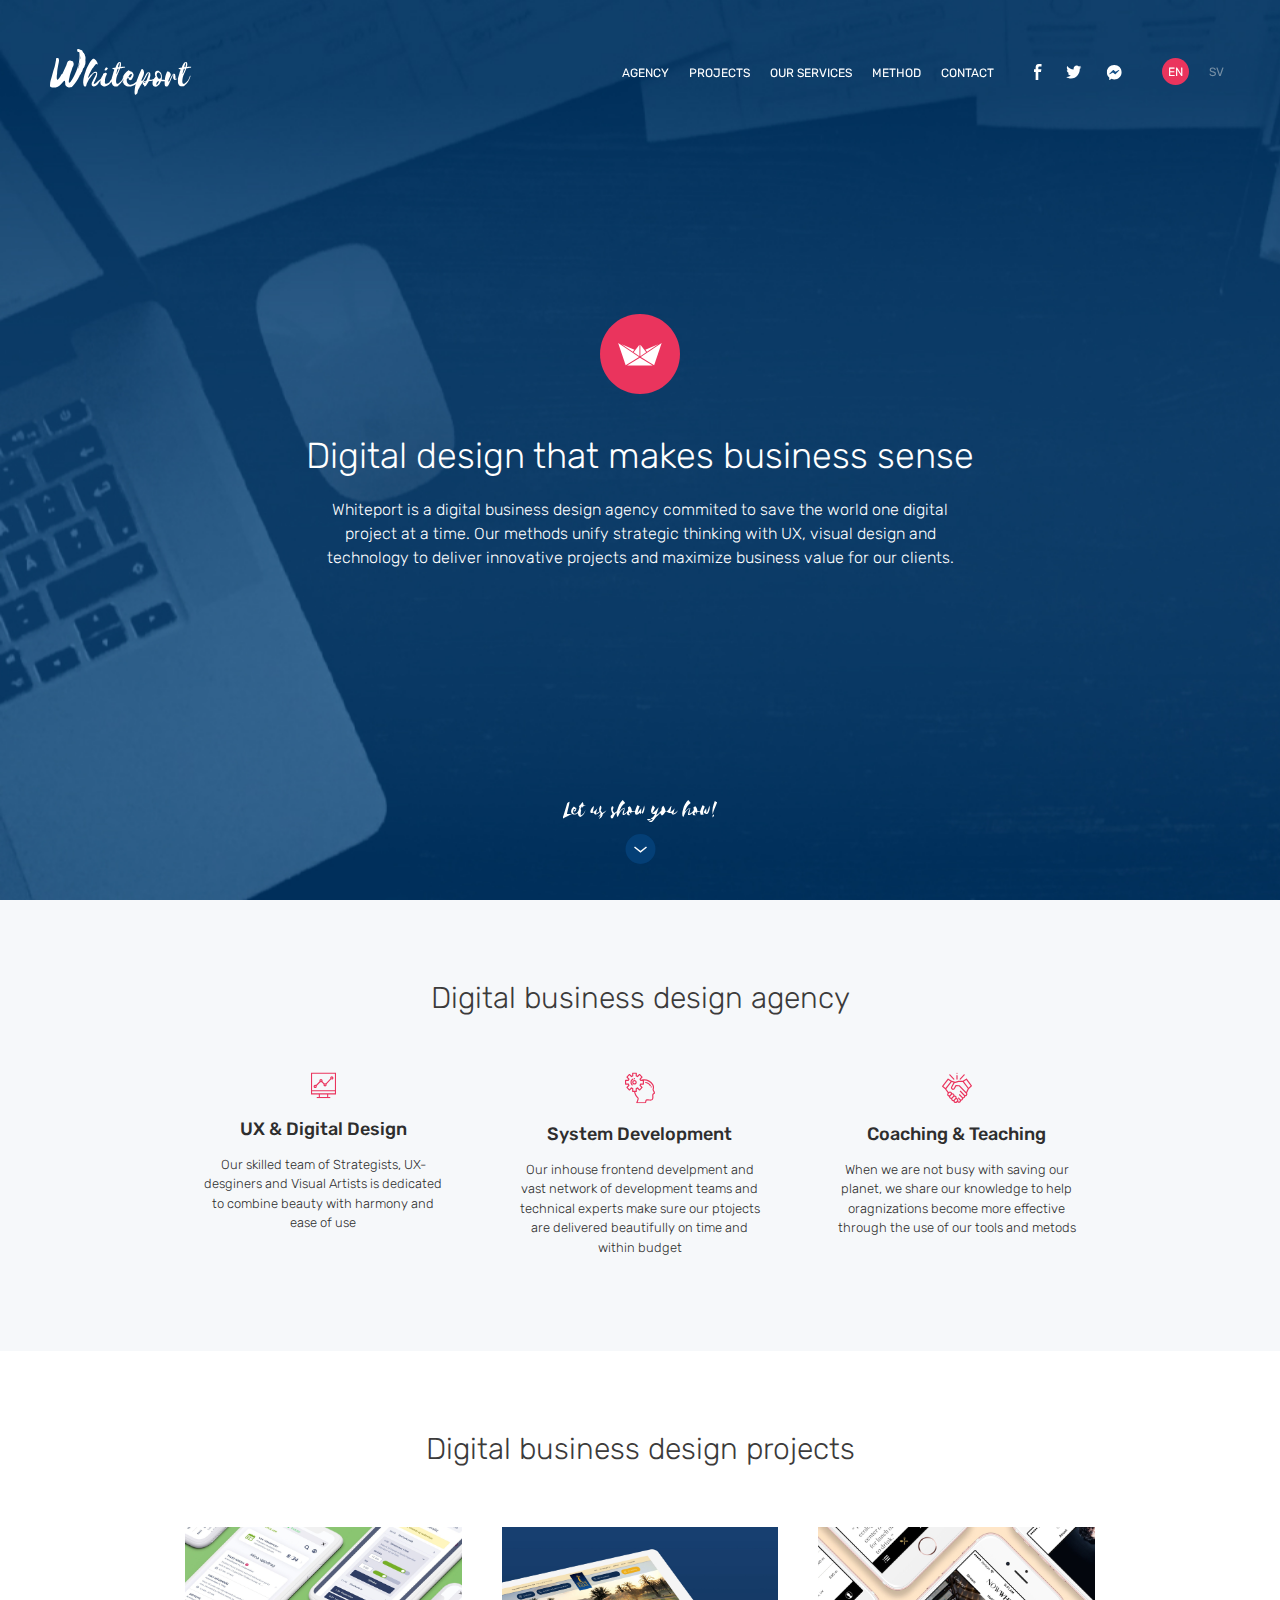
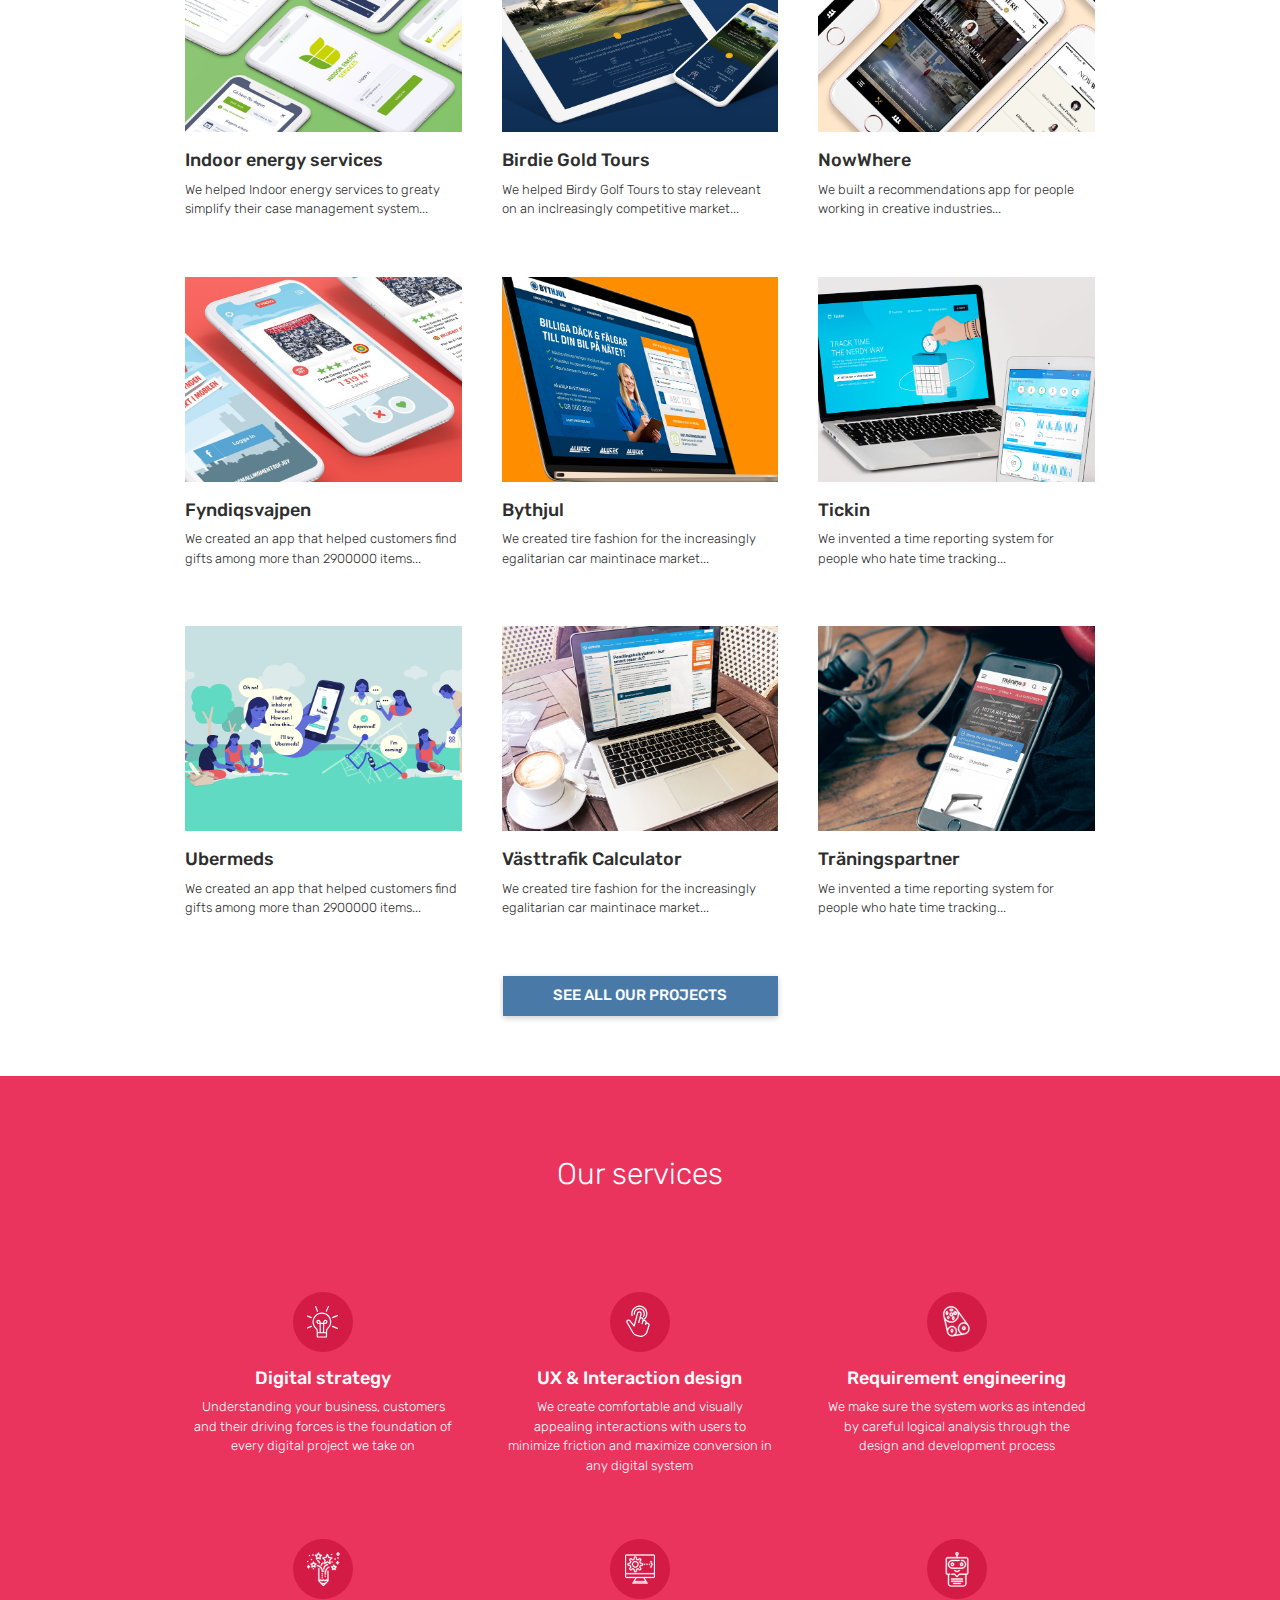
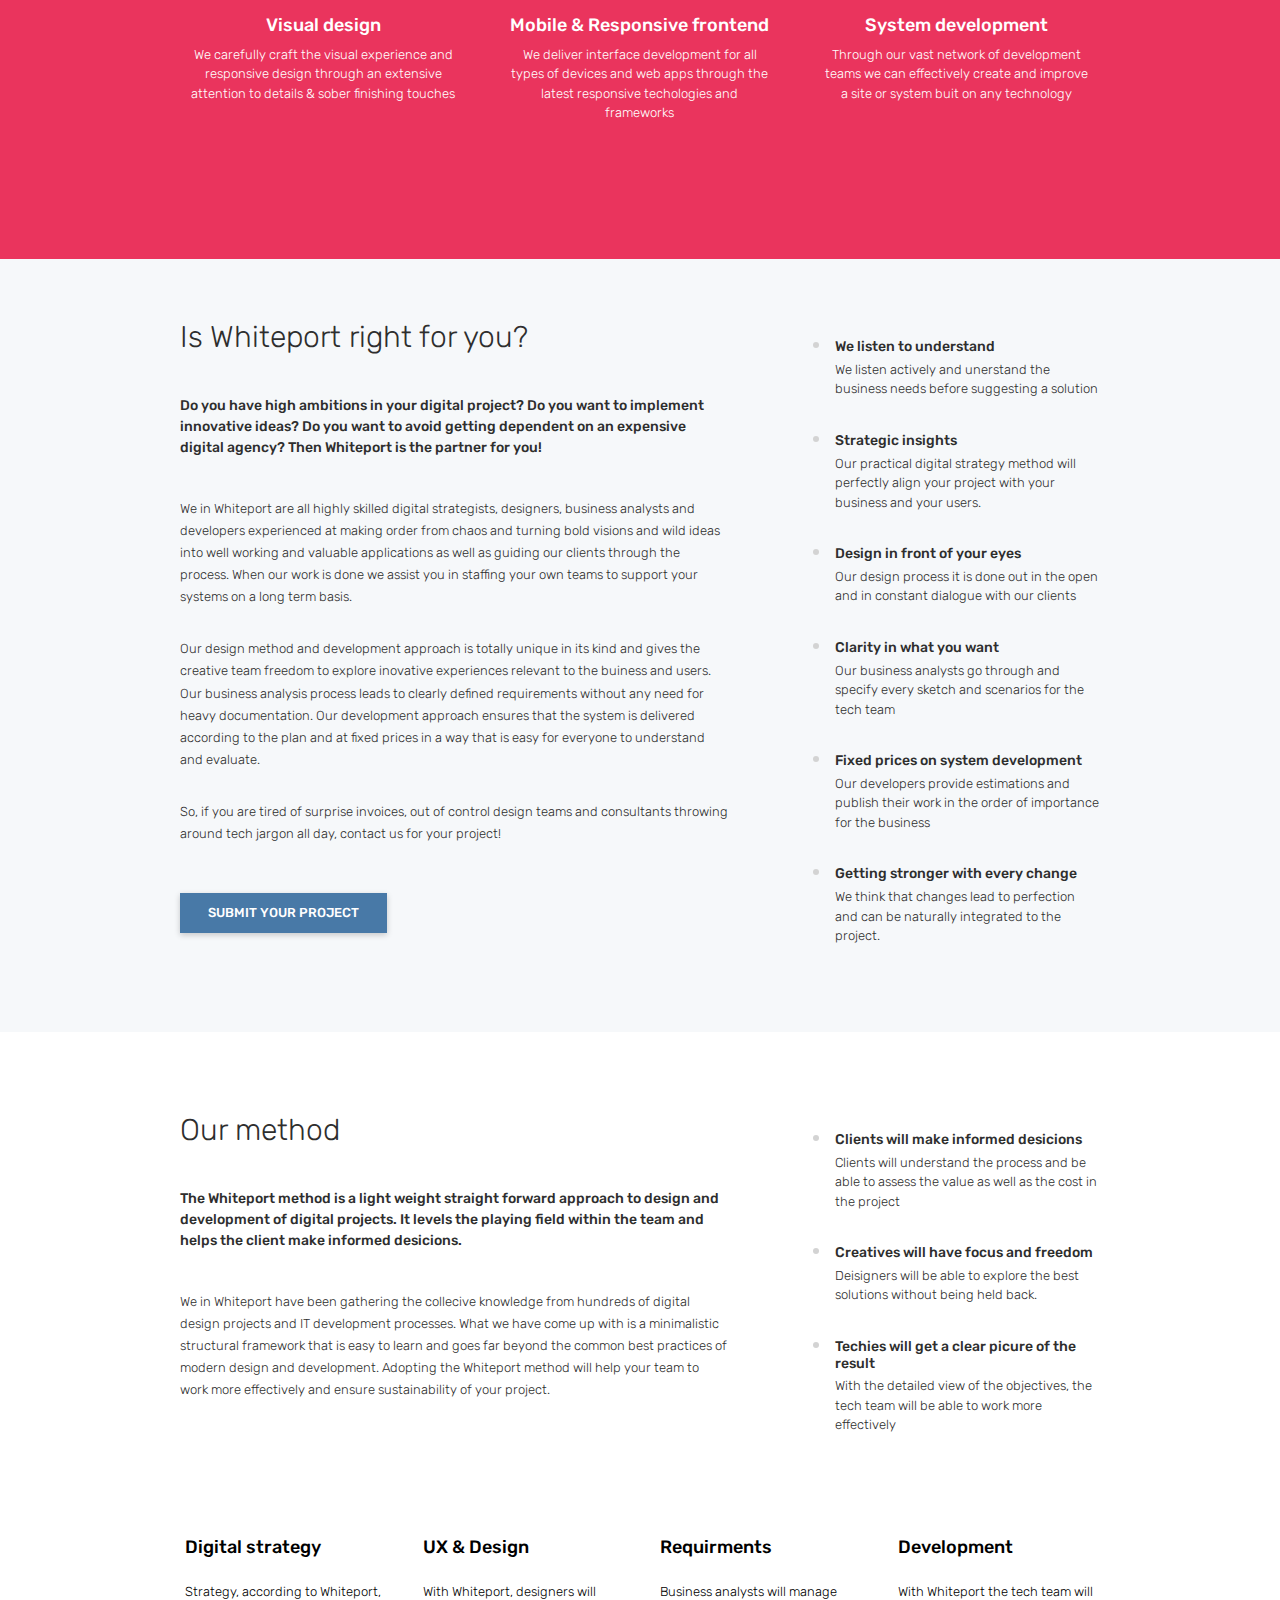
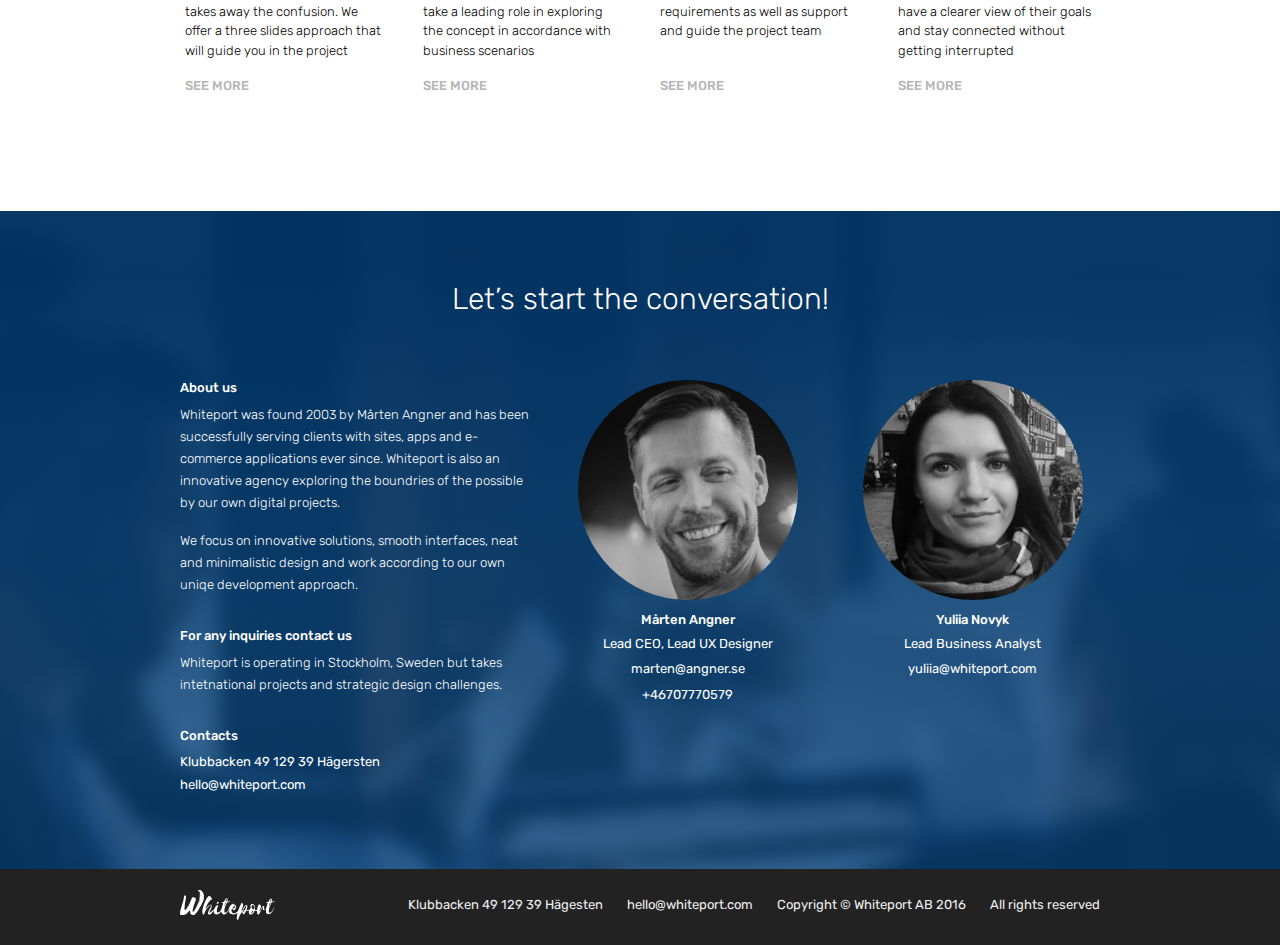
==== commit 7c7c624e: "buttons fix" ====
--- a/index.html
+++ b/index.html
@@ -335,7 +335,7 @@
 						</div>
 					</div>
 				</div>
-				<a href="#" class="projects__btn" id="seeMore">see more</a>
+				<a href="#" class="projects__btn" id="seeMore">See all our projects</a>
 			</div>
 		</section>
 		<section class="services index" id="services">
--- a/css/style.css
+++ b/css/style.css
@@ -554,14 +554,14 @@
 	-webkit-align-items: center;
 	-ms-flex-align: center;
 	        align-items: center;
-	width: 24px;
-	height: 24px;
+	width: 27px;
+	height: 27px;
 	-webkit-flex-shrink: 0;
 	-ms-flex-negative: 0;
 	        flex-shrink: 0;
 	border-radius: 50%;
-	font-size: 9px;
-	font-weight: 500;
+	font-size: 12px;
+	font-weight: 400;
 	color: #768fa5;
 	-webkit-transition-property: color;
 	     -o-transition-property: color;
@@ -580,7 +580,6 @@
 .menu__lang-link span {
 	line-height: 1;
 	position: relative;
-	top: 1px;
 }
 .menu__lang-link:hover {
 	color: #fff;
@@ -806,11 +805,11 @@
 	display: inline-block;
 	padding: 0 28px;
 	height: 40px;
-	width: 120px;
+	width: 100%;
 	background: #4879a7;
 	-webkit-box-shadow: 0 2px 6px rgba(0, 0, 0, .2);
 	        box-shadow: 0 2px 6px rgba(0, 0, 0, .2);
-	font-size: .8125rem;
+	font-size: .9375rem;
 	font-weight: 500;
 	color: #fff;
 	text-transform: uppercase;
@@ -846,6 +845,11 @@
 }
 .projects__btn:active {
 	background-color: #406c95;
+}
+@media screen and (min-width: 768px) {
+	.projects__btn {
+		width: 275px;
+	}
 }
 
 .services {
@@ -1766,4 +1770,4 @@
 	}
 }
 
-/*# sourceMappingURL=[data-uri] */
+/*# sourceMappingURL=[data-uri] */
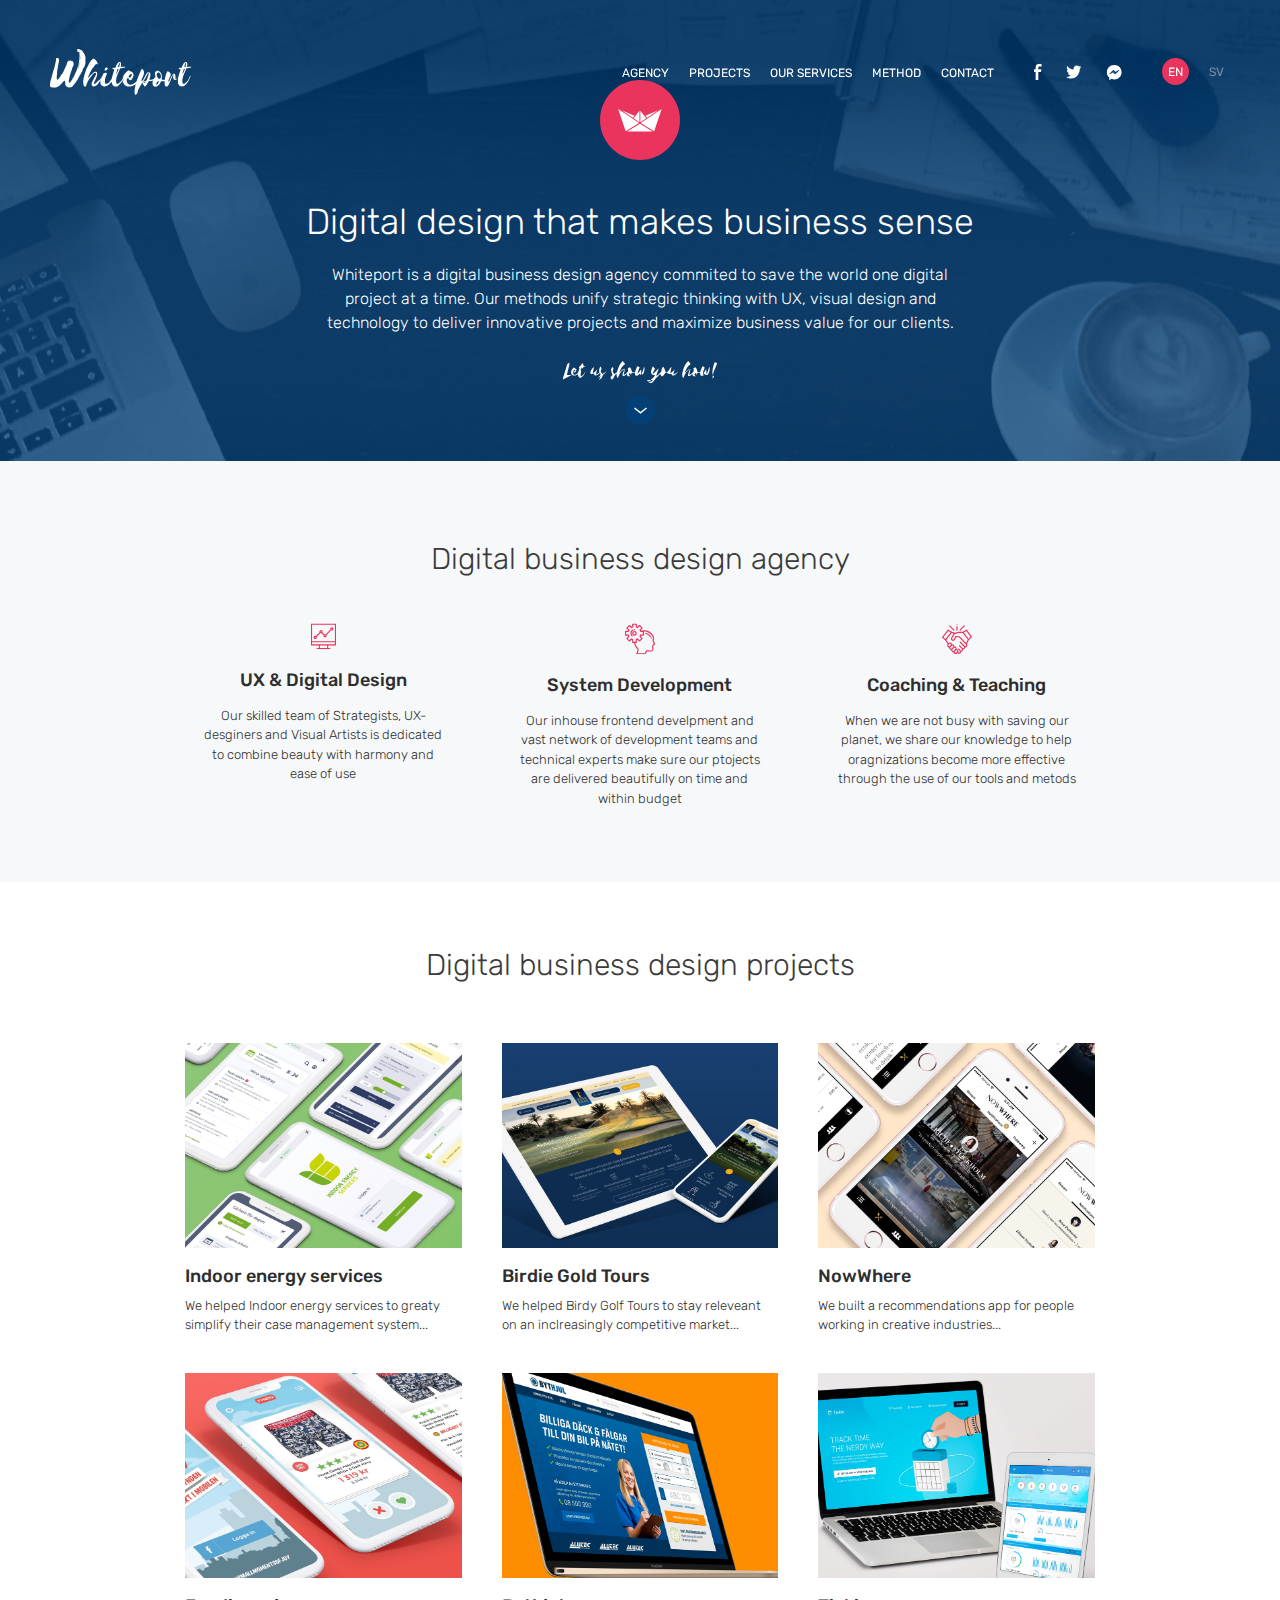
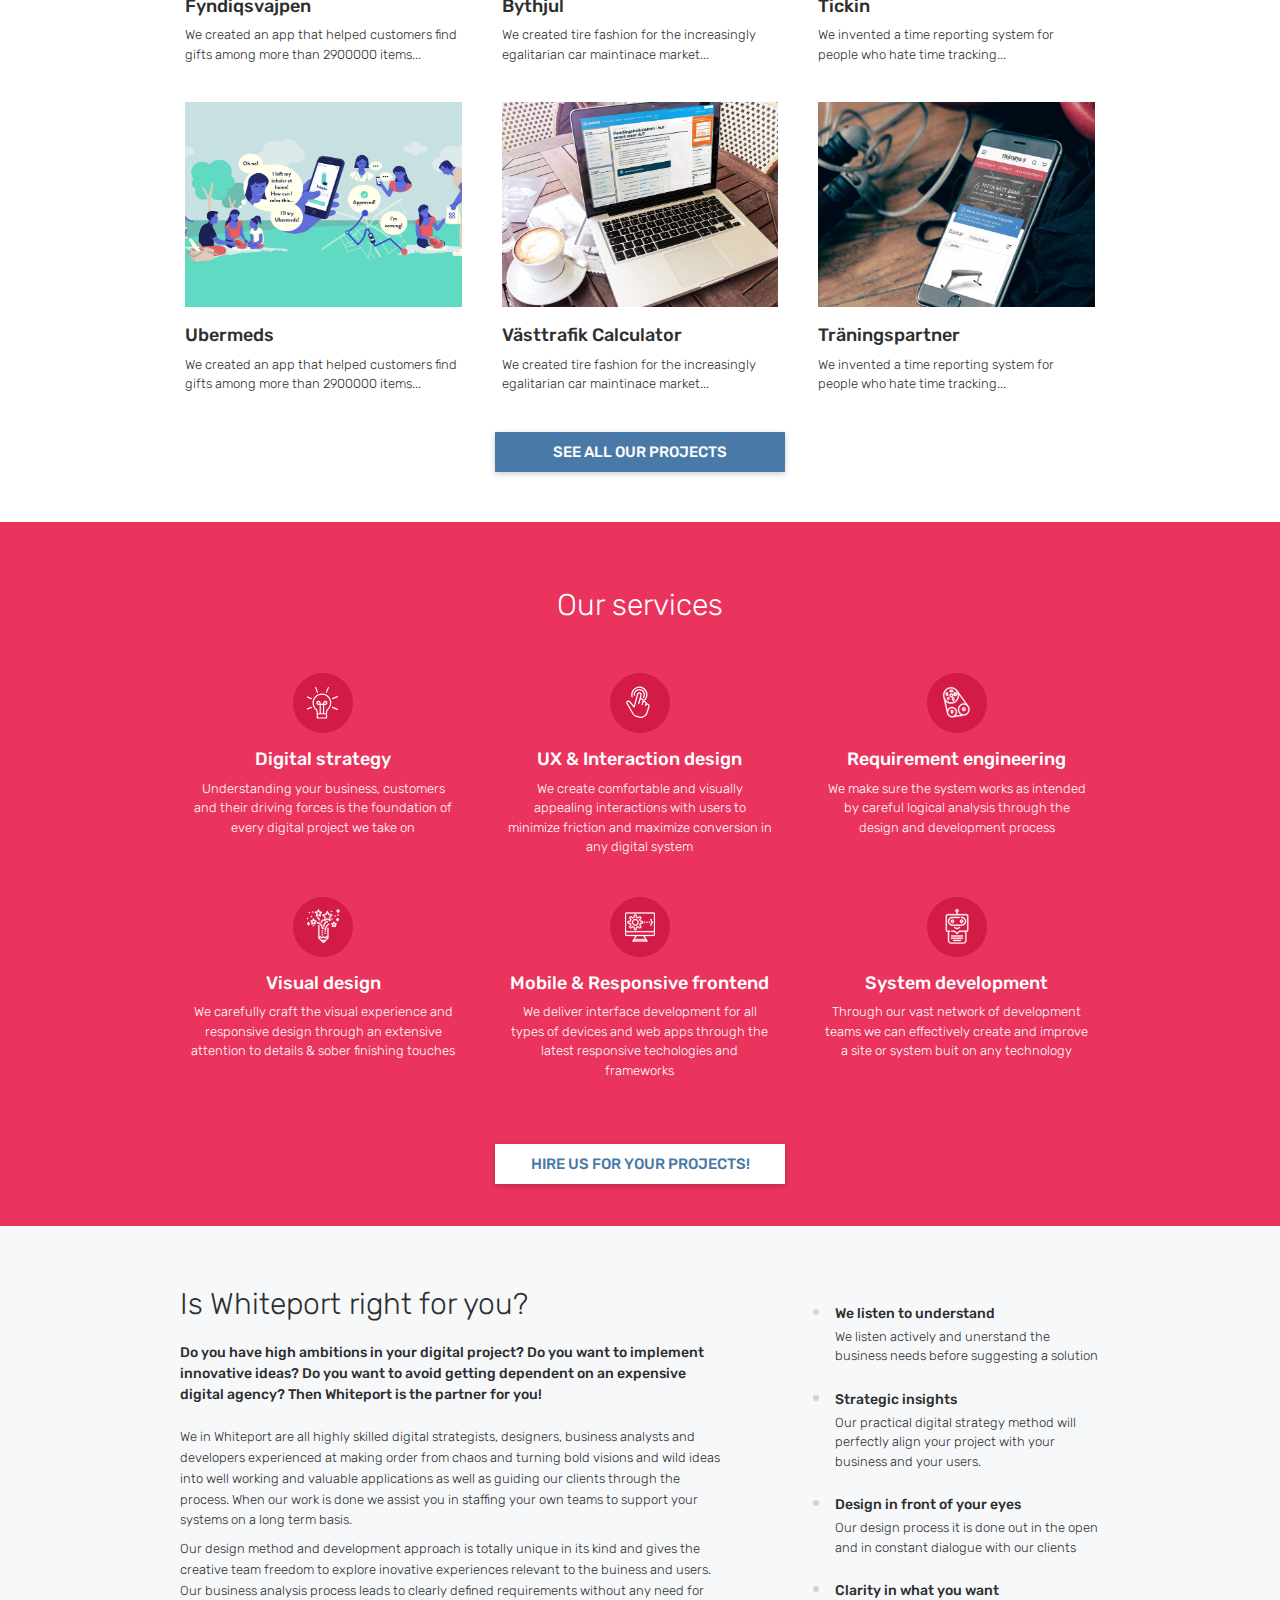
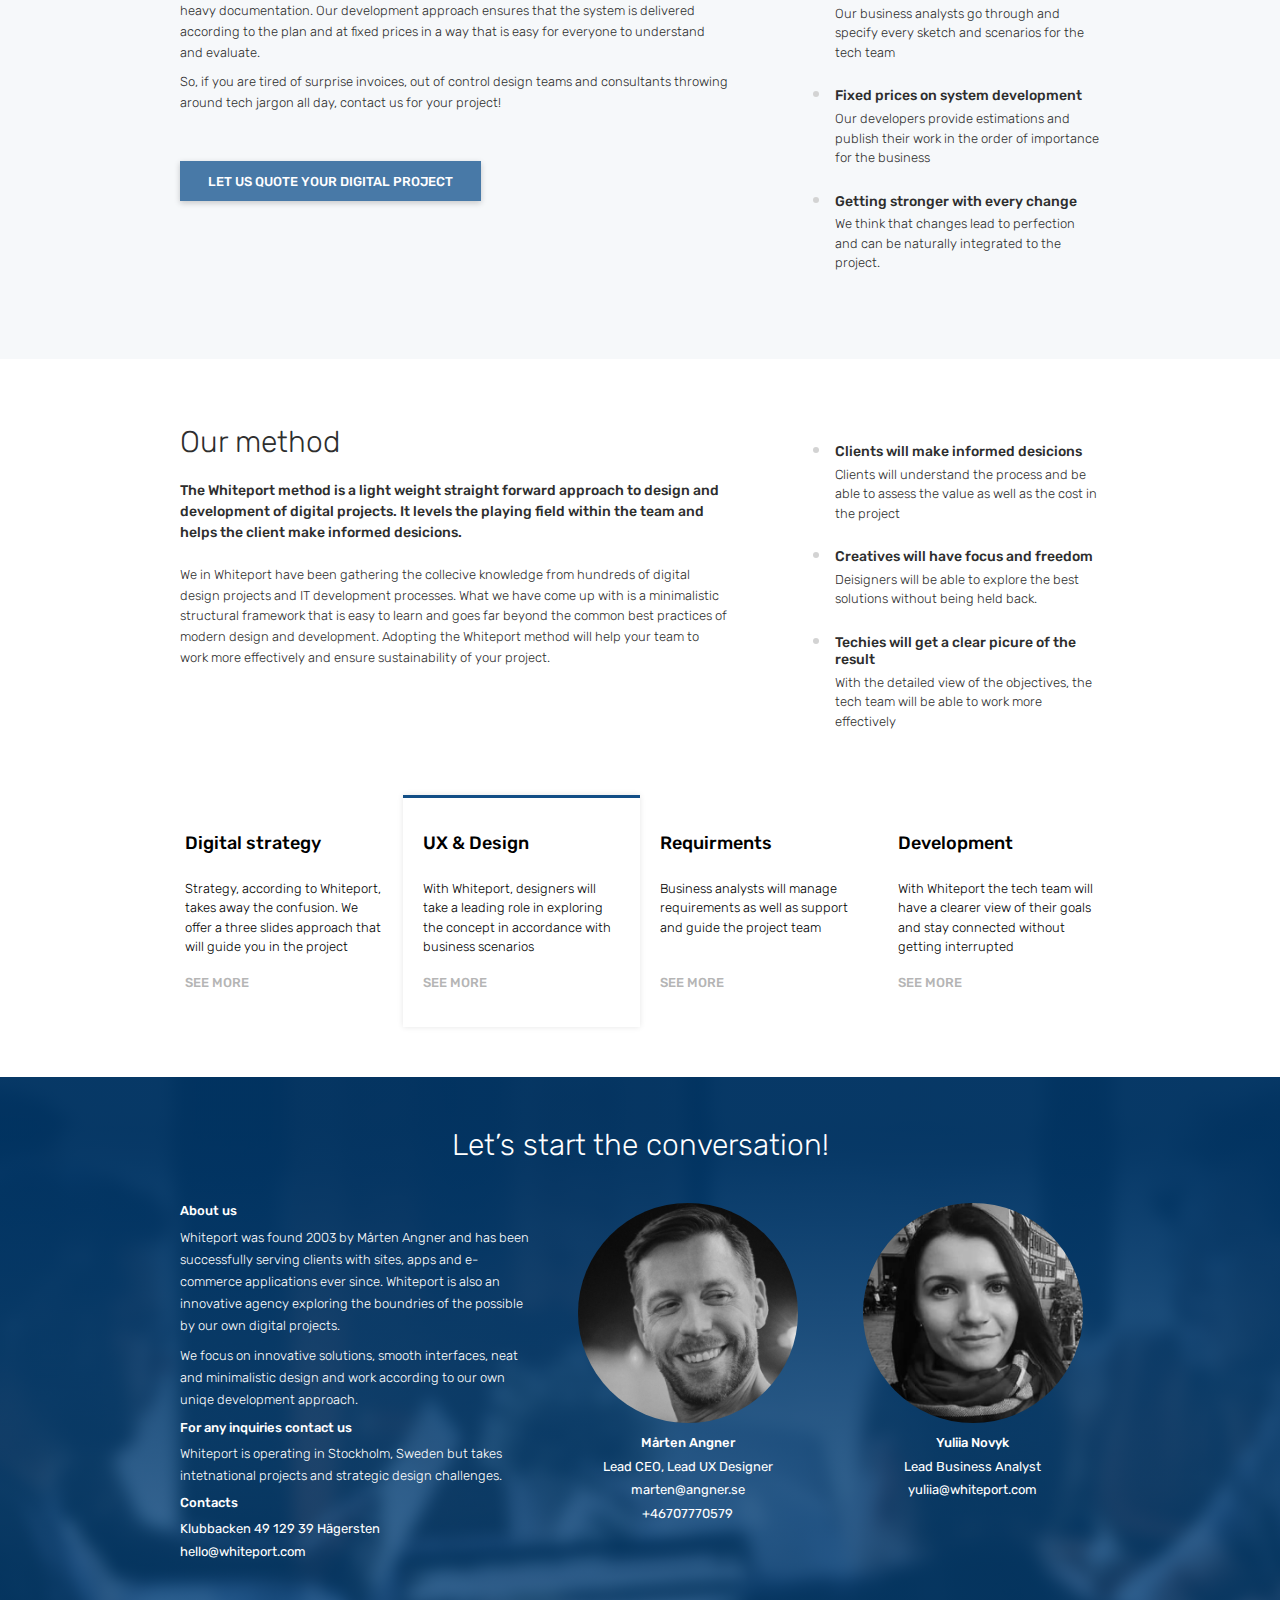
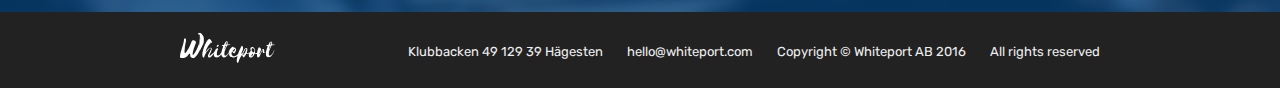
==== commit 3e0cfbf3: "styles fix" ====
--- a/index.html
+++ b/index.html
@@ -346,7 +346,7 @@
 					</div>
 					<div class="col-12 col-lg-10 offset-lg-1">
 						<div class="row">
-							<div class="col-12 col-md-6 mb-5 col-lg-4">
+							<div class="col-12 col-md-6 mb-4 col-lg-4">
 								<div class="services__card">
 									<div class="services__img-wrapper"><img src="img/light 1.svg" alt="light"></div>
 									<div class="services__info">
@@ -355,7 +355,7 @@
 									</div>
 								</div>
 							</div>
-							<div class="col-12 col-md-6 mb-5 col-lg-4">
+							<div class="col-12 col-md-6 mb-4 col-lg-4">
 								<div class="services__card">
 									<div class="services__img-wrapper"><img src="img/tap 1.svg" alt="tap"></div>
 									<div class="services__info">
@@ -364,7 +364,7 @@
 									</div>
 								</div>
 							</div>
-							<div class="col-12 col-md-6 mb-5 col-lg-4">
+							<div class="col-12 col-md-6 mb-4 col-lg-4">
 								<div class="services__card">
 									<div class="services__img-wrapper"><img src="img/engine.svg" alt="engine"></div>
 									<div class="services__info">
@@ -373,7 +373,7 @@
 									</div>
 								</div>
 							</div>
-							<div class="col-12 col-md-6 mb-5 mb-lg-0 col-lg-4">
+							<div class="col-12 col-md-6 mb-4 mb-lg-0 col-lg-4">
 								<div class="services__card">
 									<div class="services__img-wrapper"><img src="img/creativity.svg" alt="creativity"></div>
 									<div class="services__info">
@@ -382,7 +382,7 @@
 									</div>
 								</div>
 							</div>
-							<div class="col-12 col-md-6 mb-5 mb-md-0 col-lg-4">
+							<div class="col-12 col-md-6 mb-4 mb-md-0 col-lg-4">
 								<div class="services__card">
 									<div class="services__img-wrapper"><img src="img/development.svg" alt="development"></div>
 									<div class="services__info">
@@ -400,12 +400,15 @@
 									</div>
 								</div>
 							</div>
+							<div class="col-12 mt-5">
+								<a href="#" class="projects__btn projects__btn--white">hire us for your projects!</a>
+							</div>
 						</div>
 					</div>
 				</div>
 			</div>
 		</section>
-		<section class="how-we-do index">
+		<section class="how-we-do index" id="right">
 			<div class="container">
 				<div class="row">
 					<div class="col-12 col-lg-10 offset-lg-1">
@@ -413,15 +416,15 @@
 							<div class="mb-3 mb-md-0 col-12 col-lg-8 how-we-do__col">
 								<h2 class="how-we-do__title">Is Whiteport right for you?</h2>
 								<p class="how-we-do__text-fat">Do you have high ambitions in your digital project? Do you want to implement innovative ideas? Do you want to avoid getting dependent on an expensive digital agency? Then Whiteport is the partner for you!</p>
-								<p class="how-we-do__text" id="textFirst">
+								<p class="how-we-do__text fadeIn" id="textFirst">
 									<span>We in Whiteport are all highly skilled digital strategists, designers, business analysts and developers experienced at making order from chaos and turning bold visions and wild ideas into well working and valuable applications as well as guiding our clients through the process. When our work is done we assist you in staffing your own teams to support your systems on a long term basis.</span>
 									<span>Our design method and development approach is totally unique in its kind and gives the creative team freedom to explore inovative experiences relevant to the buiness and users. Our business analysis process leads to clearly defined requirements without any need for heavy documentation. Our development approach ensures that the system is delivered according to the plan and at fixed prices in a way that is easy for everyone to understand and evaluate.</span>
 									So, if you are tired of surprise invoices, out of control design teams and consultants throwing around tech jargon all day, contact us for your project!
 								</p>
-								<a href="#" class="how-we-do__btn desktop d-none d-lg-inline-flex">Submit your project</a>
+								<a href="#" class="how-we-do__btn desktop d-none d-lg-inline-flex">Let us quote your digital project</a>
 							</div>
 							<div class="col-12 col-lg-4">
-								<ul class="how-we-do__list" id="listFirst">
+								<ul class="how-we-do__list fadeIn" id="listFirst">
 									<li class="how-we-do__item">
 										<span class="how-we-do__dot"></span>
 										<div class="how-we-do__item-info">
@@ -469,7 +472,8 @@
 						</div>
 					</div>
 					<div class="col-12 d-md-none mt-3 mb-1">
-						<a href="#" class="how-we-do__read" id="readMore1">READ MORE</a>
+						<a href="#right" class="how-we-do__read" id="readMore1">READ MORE</a>
+						<a href="#right" class="how-we-do__read hidden" id="readLess1">READ LESS</a>
 					</div>
 					<div class="col-12 d-lg-none">
 						<a href="#" class="how-we-do__btn mobile">Submit your project</a>
@@ -485,7 +489,7 @@
 							<div class="mb-3 mb-md-0 col-12 col-lg-8 how-we-do__col">
 								<h2 class="how-we-do__title">Our method</h2>
 								<p class="how-we-do__text-fat" >The Whiteport method is a light weight straight forward approach to design and development of digital projects. It levels the playing field within the team and helps the client make informed desicions.</p>
-								<p class="how-we-do__text" id="textSecond">
+								<p class="how-we-do__text fadeIn" id="textSecond">
 									We in Whiteport have been gathering the collecive knowledge from hundreds of digital design projects and IT development processes. What we have come up with is a minimalistic structural framework that is easy to learn and goes far beyond the common best practices of modern design and development. Adopting the Whiteport method will help your team to work more effectively and ensure sustainability of your project.
 								</p>
 							</div>
@@ -515,7 +519,8 @@
 								</ul>
 							</div>
 							<div class="col-12 d-md-none mt-3">
-								<a href="#" class="how-we-do__read" id="readMore2">READ MORE</a>
+								<a href="#method" class="how-we-do__read" id="readMore2">READ MORE</a>
+								<a href="#method" class="how-we-do__read hidden" id="readLess2">READ LESS</a>
 							</div>
 						</div>
 					</div>
@@ -530,7 +535,7 @@
 								</div>
 								<a href="#" class="methods__link">see more</a>
 							</div>
-							<div class="col-12 col-md-6 mb-2 mb-md-4 mb-lg-0 col-lg-3 methods__card">
+							<div class="col-12 col-md-6 mb-2 mb-md-4 mb-lg-0 col-lg-3 methods__card active">
 								<div>
 									<h6 class="methods__subtitle">UX & Design</h6>
 									<p class="methods__text">With Whiteport, designers will take a leading role in exploring the concept in accordance with business scenarios</p>
@@ -568,7 +573,7 @@
 								</div>
 							</div>
 						</div>
-						<div class="how-we-do__block">
+						<div class="how-we-do__block fadeInDown">
 							<div class="container">
 								<p class="methods__tablet-text">Strategy, according to Whiteport, takes away the confusion. We offer a three slides approach that will guide you in the project</p>
 								<a href="#" class="methods__link">see more</a>
@@ -586,7 +591,7 @@
 								</div>
 							</div>
 						</div>
-						<div class="how-we-do__block">
+						<div class="how-we-do__block fadeInDown">
 							<div class="container">
 								<p class="methods__tablet-text">With Whiteport, designers will take a leading role in exploring the concept in accordance with business scenarios</p>
 								<a href="#" class="methods__link">see more</a>
@@ -604,7 +609,7 @@
 								</div>
 							</div>
 						</div>
-						<div class="how-we-do__block">
+						<div class="how-we-do__block fadeInDown">
 							<div class="container">
 								<p class="methods__tablet-text">Business analysts will manage requirements as well as support and guide the project team</p>
 								<a href="#" class="methods__link">see more</a>
@@ -622,7 +627,7 @@
 								</div>
 							</div>
 						</div>
-						<div class="how-we-do__block">
+						<div class="how-we-do__block fadeInDown">
 							<div class="container">
 								<p class="methods__tablet-text">With Whiteport the tech team will have a clearer view of their goals and stay connected without getting interrupted</p>
 								<a href="#" class="methods__link">see more</a>
@@ -683,7 +688,7 @@
 								<a href="/" class="footer__logo">
 									<img src="img/Logo.svg" alt="logo">
 								</a>
-								<div class="d-flex justify-content-center align-items-center">
+								<div class="d-flex justify-content-center align-items-center footer__relative-block">
 									<a href="https://www.google.com/maps/dir/?api=1&origin&destination=Klubbacken+49,+129+39+Hägersten,+Швеция" class="footer__link" target="_blank">Klubbacken 49 129 39 Hägesten</a>
 									<a href="mailto:hello@whiteport.com" class="footer__link footer__link--last">hello@whiteport.com</a>
 									<span class="footer__item footer__item--grey ">Copyright © Whiteport AB 2016</span>
--- a/css/style.css
+++ b/css/style.css
@@ -55,8 +55,8 @@
 		        transform: scale(1);
 	}
 	100% {
-		-webkit-transform: scale(1.1);
-		        transform: scale(1.1);
+		-webkit-transform: scale(1.05);
+		        transform: scale(1.05);
 	}
 }
 
@@ -66,13 +66,21 @@
 		        transform: scale(1);
 	}
 	100% {
-		-webkit-transform: scale(1.1);
-		        transform: scale(1.1);
+		-webkit-transform: scale(1.05);
+		        transform: scale(1.05);
+	}
+}
+
+@media screen and (orientation: landscape) {
+	.first-screen {
+		min-height: auto !important;
+		padding-top: 80px;
+		padding-bottom: 110px;
 	}
 }
 
 .first-screen {
-	min-height: 100vh;
+	min-height: 90vh;
 	position: relative;
 	z-index: 10;
 	display: -webkit-box;
@@ -93,6 +101,11 @@
 	-ms-flex-align: center;
 	        align-items: center;
 	overflow: hidden;
+}
+@media screen and (min-width: 992px) {
+	.first-screen {
+		min-height: 80vh;
+	}
 }
 .first-screen:before {
 	z-index: 0;
@@ -251,10 +264,10 @@
 	-webkit-flex-direction: row;
 	    -ms-flex-direction: row;
 	        flex-direction: row;
-	-webkit-box-pack: center;
-	-webkit-justify-content: center;
-	-ms-flex-pack: center;
-	        justify-content: center;
+	-webkit-box-pack: start;
+	-webkit-justify-content: flex-start;
+	-ms-flex-pack: start;
+	        justify-content: flex-start;
 	-webkit-box-align: center;
 	-webkit-align-items: center;
 	-ms-flex-align: center;
@@ -265,6 +278,13 @@
 	-webkit-transition-timing-function: ease;
 	     -o-transition-timing-function: ease;
 	        transition-timing-function: ease;
+}
+.menu .menu__logo-wrapper {
+	width: 125px;
+}
+.menu .menu__logo-wrapper img {
+	width: 100%;
+	height: auto;
 }
 @media screen and (min-width: 768px) {
 	.menu {
@@ -292,10 +312,16 @@
 	.menu {
 		padding: 48px 50px;
 	}
+	.menu .menu__logo-wrapper {
+		width: initial;
+	}
 }
 .menu.fixed {
 	background-color: rgba(4, 63, 118, .9);
 	padding: 5px 15px;
+}
+.menu.fixed .menu__logo-wrapper {
+	width: 115px;
 }
 @media screen and (min-width: 768px) {
 	.menu.fixed {
@@ -675,20 +701,20 @@
 }
 
 .agency {
-	padding: 70px 0 67px;
+	padding: 58px 0 58px;
 	background-color: #f6f8fa;
 	text-align: center;
 }
 @media screen and (min-width: 992px) {
 	.agency {
-		padding: 80px 0 78px;
+		padding: 80px 0 58px;
 	}
 }
 .agency__title {
 	font-size: 1.875rem;
 	font-weight: 300;
 	color: #3c3b3b;
-	margin-bottom: 56px;
+	margin-bottom: 46px;
 }
 .agency__card {
 	display: -webkit-box;
@@ -735,7 +761,7 @@
 }
 @media screen and (min-width: 992px) {
 	.projects {
-		padding: 80px 0 60px;
+		padding: 65px 0 50px;
 	}
 }
 .projects__title {
@@ -764,6 +790,7 @@
 	-ms-flex-align: stretch;
 	        align-items: stretch;
 	padding: 0 5px;
+	cursor: pointer;
 }
 .projects__card img {
 	margin: 0 -20px;
@@ -781,12 +808,29 @@
 		min-width: initial;
 	}
 }
+@media screen and (min-width: 992px) {
+	.projects__card img {
+		-webkit-transition-duration: .2s;
+		     -o-transition-duration: .2s;
+		        transition-duration: .2s;
+		-webkit-transition-timing-function: ease;
+		     -o-transition-timing-function: ease;
+		        transition-timing-function: ease;
+	}
+}
+@media screen and (min-width: 992px) {
+	.projects__card:hover img {
+		-webkit-transform: scale(1.03);
+		    -ms-transform: scale(1.03);
+		        transform: scale(1.03);
+	}
+}
 .projects__info {
-	padding: 25px 0 42px;
+	padding: 25px 0 22px;
 }
 @media screen and (min-width: 992px) {
 	.projects__info {
-		padding: 18px 0 42px;
+		padding: 18px 0 22px;
 	}
 }
 .projects__subtitle {
@@ -846,14 +890,26 @@
 .projects__btn:active {
 	background-color: #406c95;
 }
+.projects__btn--white {
+	background-color: #fff;
+	color: #4879a7;
+}
+.projects__btn--white:hover {
+	text-decoration: none;
+	color: #4879a7;
+	background-color: #f2f2f2;
+}
+.projects__btn--white:active {
+	background-color: #e6e6e6;
+}
 @media screen and (min-width: 768px) {
 	.projects__btn {
-		width: 275px;
+		width: 290px;
 	}
 }
 
 .services {
-	padding: 80px 0 120px;
+	padding: 65px 0 42px;
 	background-color: #ea345d;
 	text-align: center;
 }
@@ -861,7 +917,7 @@
 	font-size: 1.875rem;
 	font-weight: 300;
 	color: #fff;
-	margin-bottom: 100px;
+	margin-bottom: 50px;
 	text-align: center;
 }
 .services__card {
@@ -943,14 +999,14 @@
 	font-weight: 300;
 	color: #2e2e2e;
 	margin: auto;
-	margin-bottom: 40px;
+	margin-bottom: 20px;
 	text-align: center;
 	max-width: 70%;
 }
 @media screen and (min-width: 768px) {
 	.how-we-do__title {
 		max-width: initial;
-		margin: 0 0 40px;
+		margin: 0 0 20px;
 	}
 }
 @media screen and (min-width: 992px) {
@@ -963,7 +1019,7 @@
 	font-weight: 500;
 	color: #2e2e2e;
 	line-height: 1.5;
-	margin-bottom: 40px;
+	margin-bottom: 22px;
 }
 .how-we-do__text {
 	display: none;
@@ -971,11 +1027,11 @@
 	font-weight: 300;
 	color: #2e2e2e;
 	margin-bottom: 48px;
-	line-height: 1.7;
+	line-height: 1.6;
 }
 .how-we-do__text span {
 	display: block;
-	margin-bottom: 30px;
+	margin-bottom: 8px;
 }
 @media screen and (min-width: 768px) {
 	.how-we-do__text {
@@ -1075,7 +1131,7 @@
 	-ms-flex-align: start;
 	        align-items: flex-start;
 	margin-bottom: 15px;
-	margin-bottom: 18px;
+	margin-bottom: 10px;
 }
 .how-we-do__item:last-child {
 	margin-bottom: 0;
@@ -1177,7 +1233,7 @@
 }
 @media screen and (min-width: 768px) {
 	.how-we-do__btn {
-		max-width: 211px;
+		max-width: 338px;
 	}
 	.how-we-do__btn:hover {
 		text-decoration: none;
@@ -1210,6 +1266,10 @@
 	-ms-flex-align: stretch;
 	        align-items: stretch;
 	background-color: #fff;
+	-webkit-transition: all .2s ease;
+	     -o-transition: all .2s ease;
+	        transition: all .2s ease;
+	overflow: hidden;
 }
 @media screen and (min-width: 992px) {
 	.how-we-do__tablet {
@@ -1218,6 +1278,9 @@
 }
 .how-we-do__tablet-item {
 	margin-bottom: 4px;
+	-webkit-transition: all .2s ease;
+	     -o-transition: all .2s ease;
+	        transition: all .2s ease;
 }
 .how-we-do__tablet-item:last-child {
 	margin-bottom: 0;
@@ -1242,8 +1305,13 @@
 .how-we-do__tablet-item.show .how-we-do__row svg path {
 	stroke: #fff;
 }
+.how-we-do__tablet-name {
+	margin-bottom: 0;
+}
 .how-we-do__tab {
 	background-color: #f6f7fa;
+	position: relative;
+	z-index: 10;
 }
 .how-we-do__row {
 	display: -webkit-box;
@@ -1281,7 +1349,7 @@
 }
 .how-we-do__block {
 	display: none;
-	background-color: #fff;
+	background: rgba(246, 247, 250, .5);
 	padding: 20px 0 42px;
 }
 .how-we-do__tablet-text {
@@ -1292,19 +1360,46 @@
 .how-we-do__read {
 	font-size: .8125rem;
 	font-weight: 500;
-	color: #b5b5b5;
+	color: #124e86;
+	text-decoration: underline;
+}
+.how-we-do__read.hidden {
+	display: none;
 }
 .how-we-do__read:hover {
 	font-size: .8125rem;
 	font-weight: 500;
-	color: #b5b5b5;
-	text-decoration: none;
+	color: #124e86;
 }
 .how-we-do__read:active {
 	font-size: .8125rem;
 	font-weight: 500;
-	color: #b5b5b5;
-	text-decoration: none;
+	color: #124e86;
+}
+
+@-webkit-keyframes fadeIn {
+	from {
+		opacity: 0;
+	}
+	to {
+		opacity: 1;
+	}
+}
+
+@keyframes fadeIn {
+	from {
+		opacity: 0;
+	}
+	to {
+		opacity: 1;
+	}
+}
+
+.fadeIn {
+	-webkit-animation-name: fadeIn;
+	        animation-name: fadeIn;
+	-webkit-animation-duration: .2s;
+	        animation-duration: .2s;
 }
 
 .methods {
@@ -1317,7 +1412,7 @@
 }
 @media screen and (min-width: 992px) {
 	.methods {
-		padding: 80px 0;
+		padding: 65px 0 50px;
 	}
 }
 .methods__title {
@@ -1360,7 +1455,7 @@
 	-ms-flex-align: stretch;
 	        align-items: stretch;
 }
-.methods__card:hover {
+.methods__card.active {
 	border-top-color: #124e86;
 	-webkit-box-shadow: 0 0 6px rgba(0, 0, 0, .1);
 	        box-shadow: 0 0 6px rgba(0, 0, 0, .1);
@@ -1382,6 +1477,7 @@
 	font-size: .8125rem;
 	font-weight: 500;
 	color: #ea345d;
+	text-decoration: underline;
 }
 @media screen and (min-width: 992px) {
 	.methods__link {
@@ -1392,14 +1488,48 @@
 		     -o-transition-timing-function: ease;
 		        transition-timing-function: ease;
 		color: #b5b5b5;
+		text-decoration: none;
 	}
 	.methods__link:hover {
 		color: #ea345d;
 	}
 }
 
+@-webkit-keyframes fadeInDown {
+	from {
+		opacity: 0;
+		-webkit-transform: translate3d(0, -100%, 0);
+		        transform: translate3d(0, -100%, 0);
+	}
+	to {
+		opacity: 1;
+		-webkit-transform: translate3d(0, 0, 0);
+		        transform: translate3d(0, 0, 0);
+	}
+}
+
+@keyframes fadeInDown {
+	from {
+		opacity: 0;
+		-webkit-transform: translate3d(0, -100%, 0);
+		        transform: translate3d(0, -100%, 0);
+	}
+	to {
+		opacity: 1;
+		-webkit-transform: translate3d(0, 0, 0);
+		        transform: translate3d(0, 0, 0);
+	}
+}
+
+.fadeInDown {
+	-webkit-animation-name: fadeInDown;
+	        animation-name: fadeInDown;
+	-webkit-animation-duration: .2s;
+	        animation-duration: .2s;
+}
+
 .conversation {
-	padding: 70px 0 74px;
+	padding: 50px 0;
 	background: url("../img/annie-spratt-sggw4-qDD54-unsplash 1.jpg") no-repeat;
 	background-size: cover;
 	position: relative;
@@ -1420,7 +1550,7 @@
 }
 .conversation__title {
 	text-align: center;
-	margin-bottom: 63px;
+	margin-bottom: 40px;
 	font-size: 1.875rem;
 	font-weight: 300;
 }
@@ -1432,11 +1562,11 @@
 .conversation__text {
 	font-size: .8125rem;
 	font-weight: 300;
-	margin-bottom: 32px;
+	margin-bottom: 8px;
 	line-height: 1.7;
 }
 .conversation__text span {
-	margin-bottom: 16px;
+	margin-bottom: 8px;
 	display: block;
 }
 .conversation__link {
@@ -1548,12 +1678,12 @@
 .conversation__info {
 	font-size: .8125rem;
 	font-weight: 400;
-	margin-bottom: 6px;
+	margin-bottom: 4px;
 }
 .conversation__info-link {
 	font-size: .8125rem;
 	font-weight: 400;
-	margin-bottom: 6px;
+	margin-bottom: 4px;
 	color: #fff;
 	-webkit-transition-duration: .2s;
 	     -o-transition-duration: .2s;
@@ -1769,5 +1899,11 @@
 		margin-right: 24px;
 	}
 }
-
-/*# sourceMappingURL=[data-uri] */
+@media screen and (min-width: 992px) {
+	.footer__relative-block {
+		position: relative;
+		top: 4px;
+	}
+}
+
+/*# sourceMappingURL=[data-uri] */
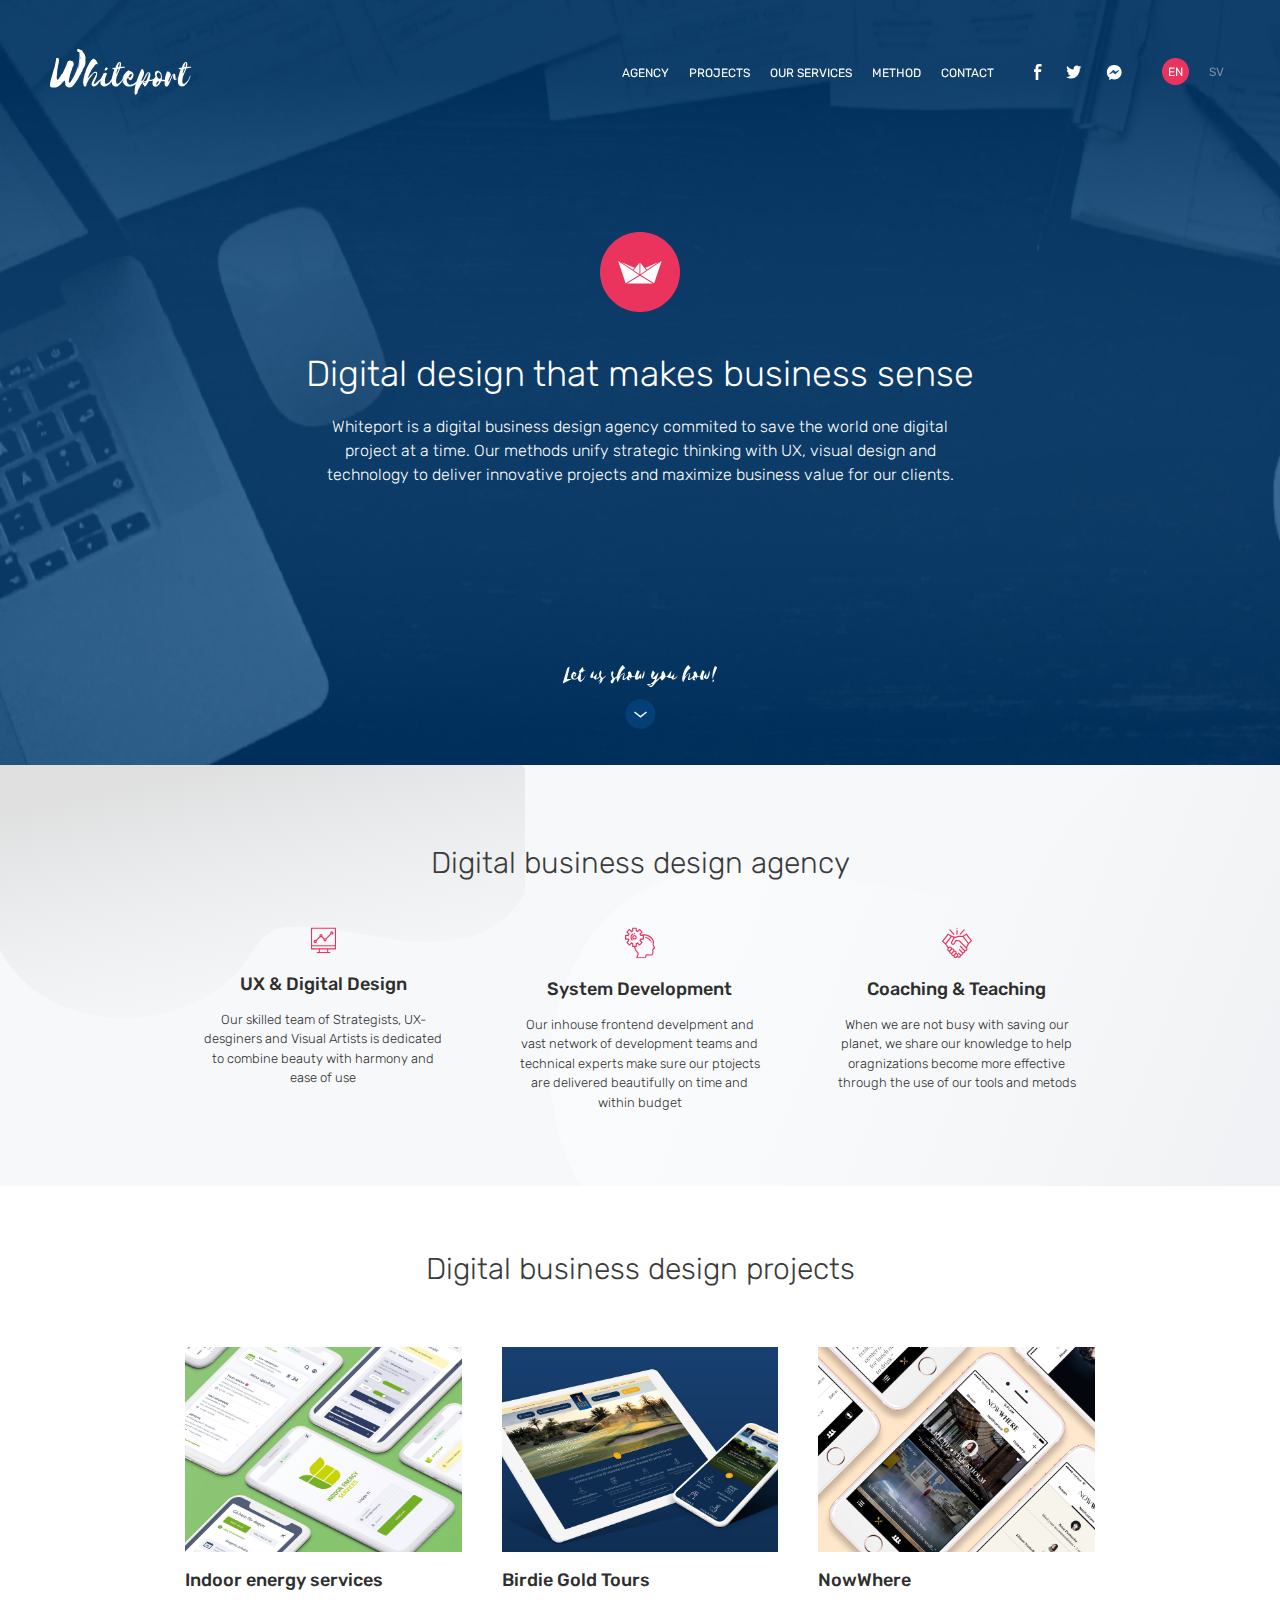
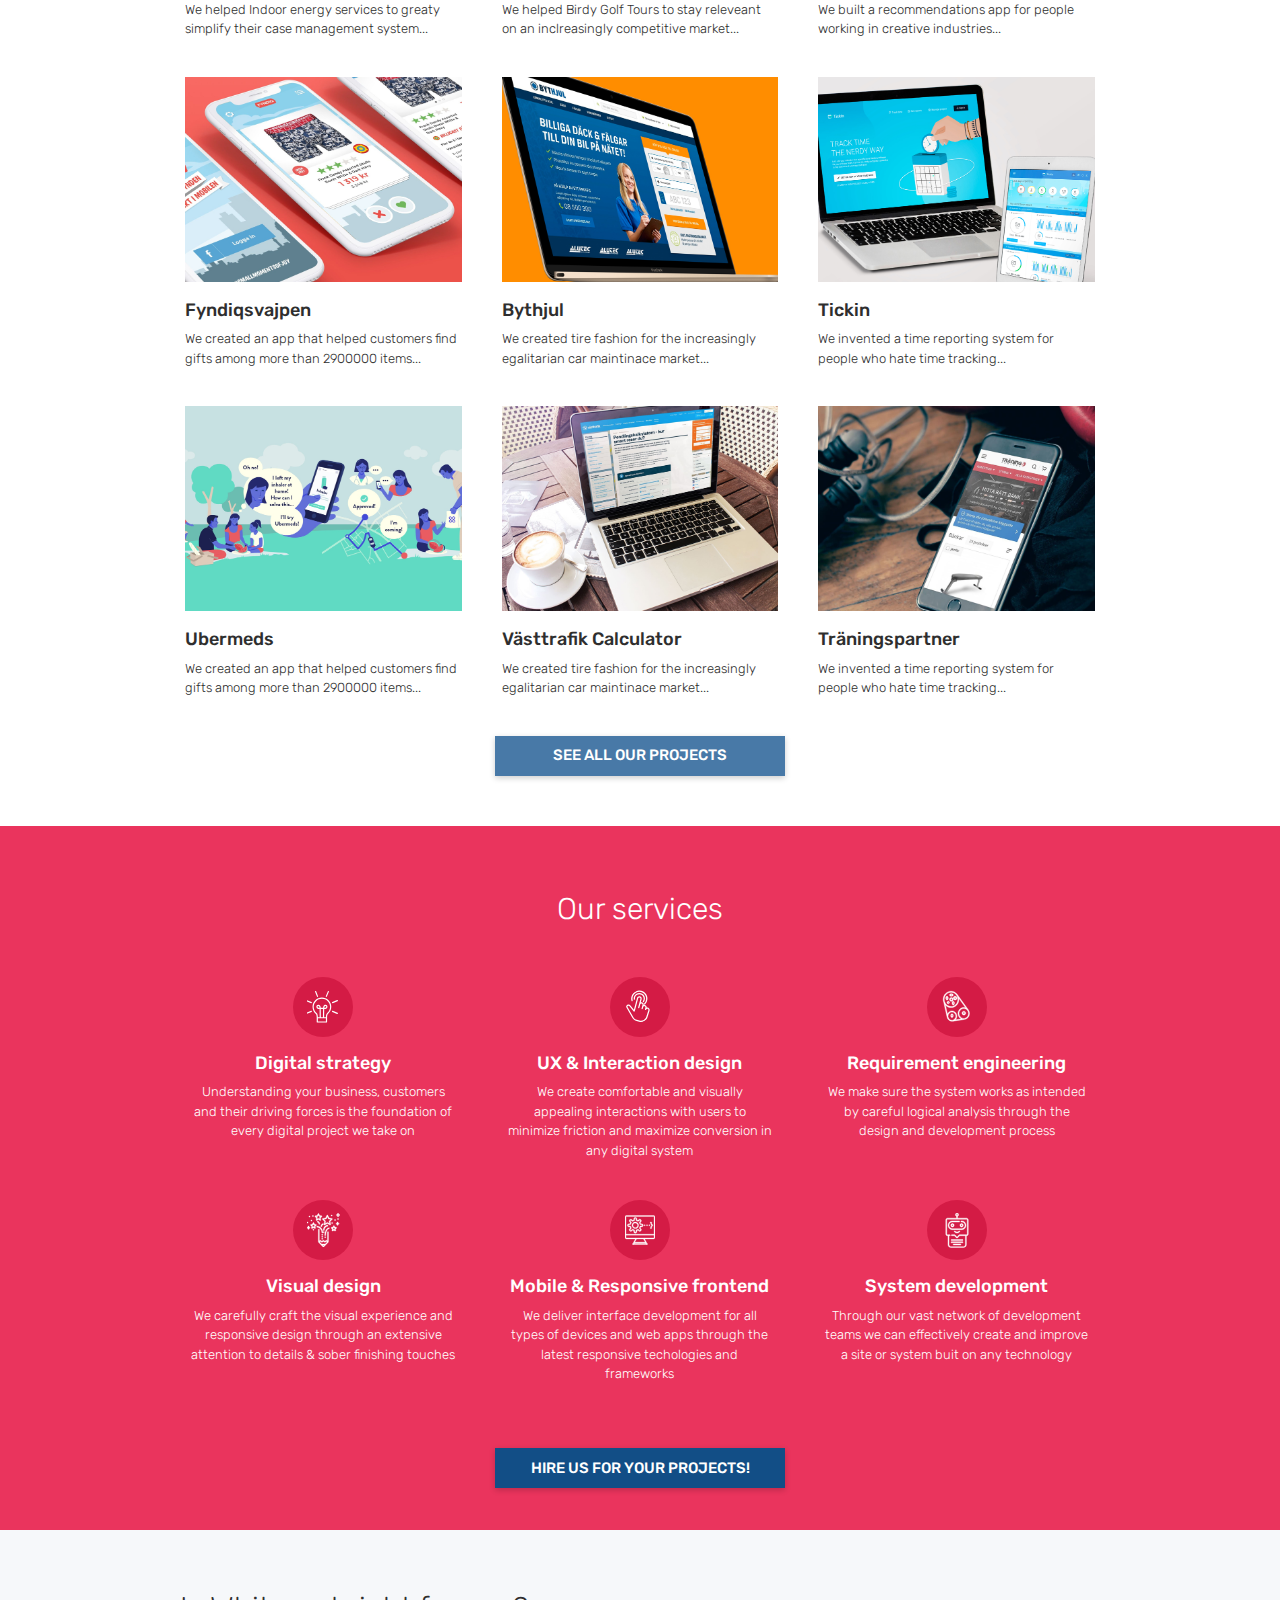
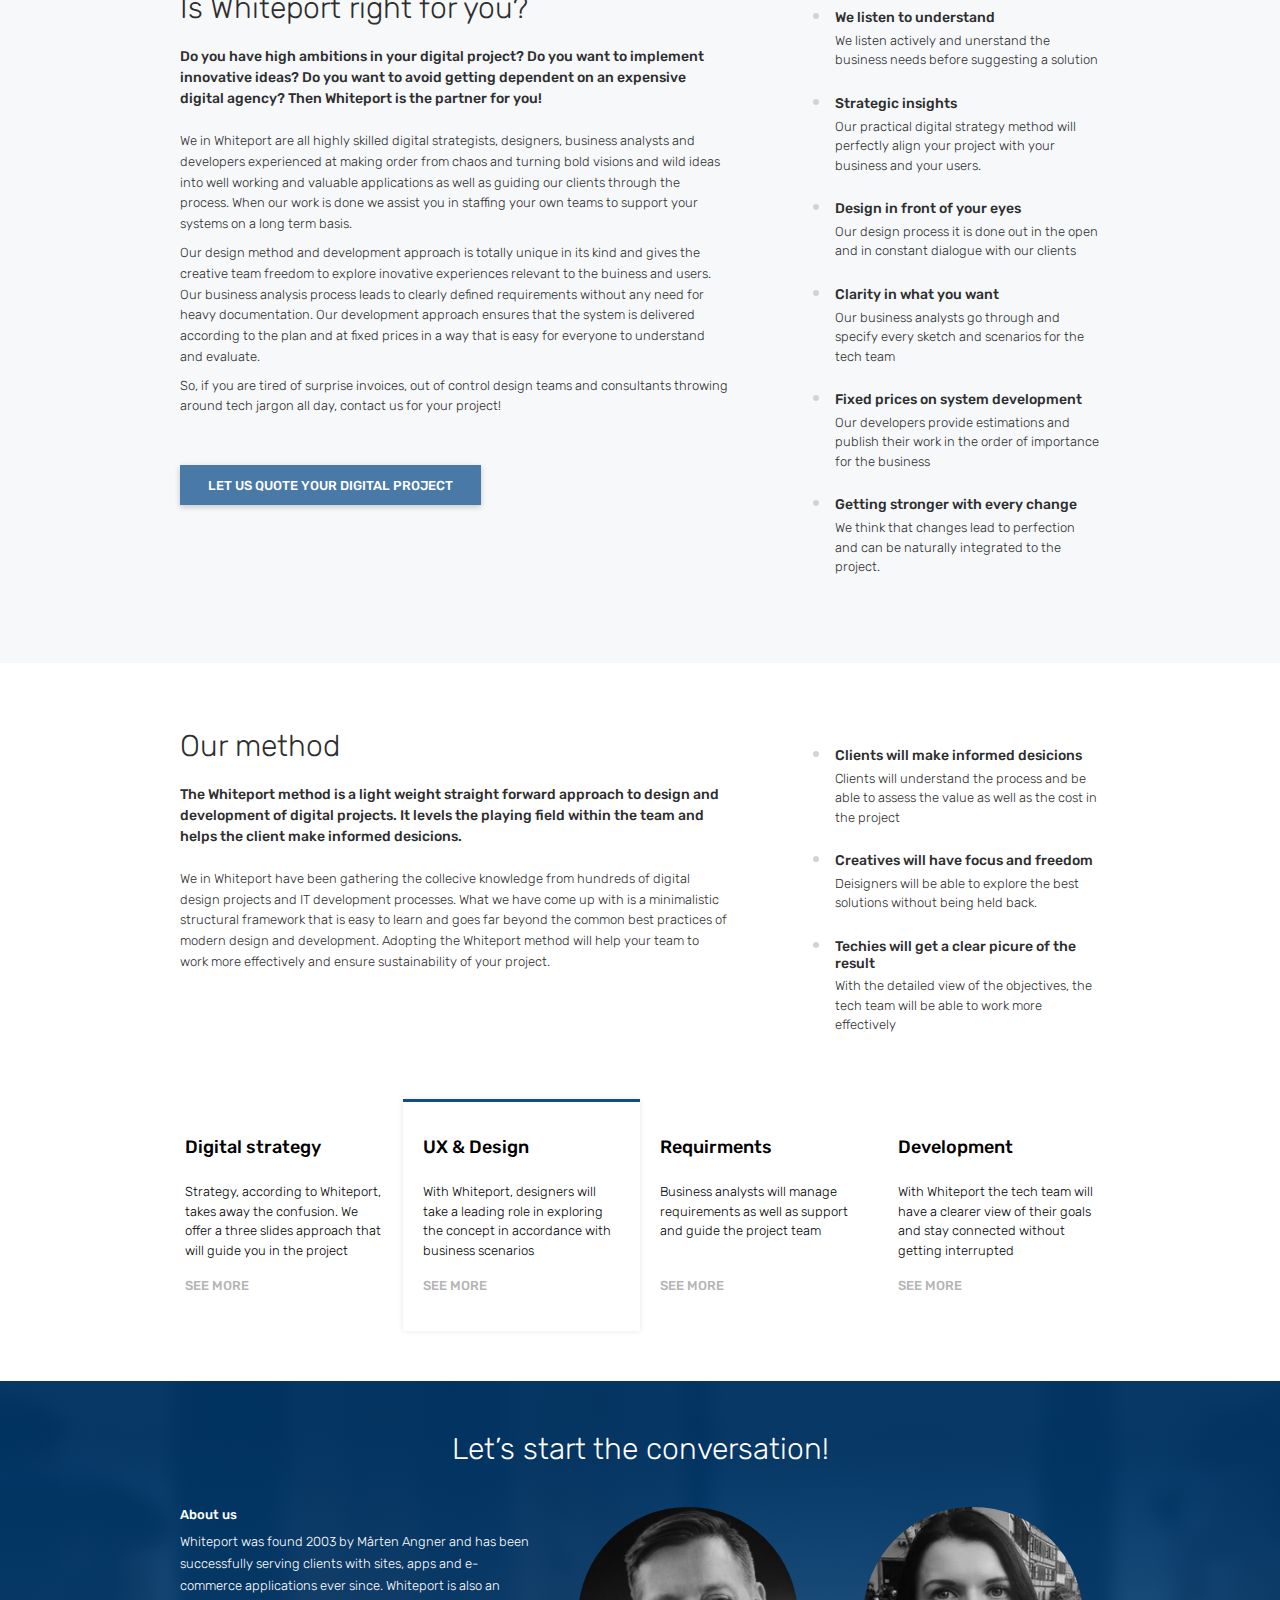
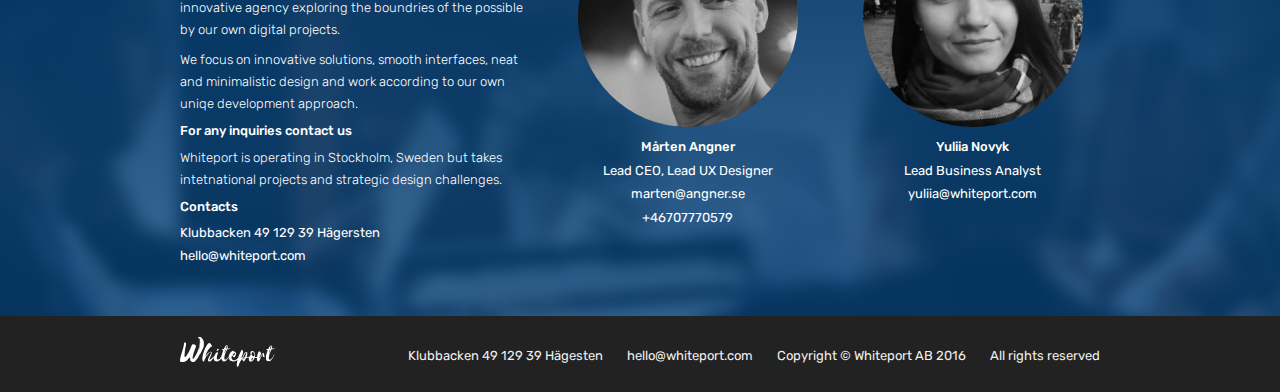
==== commit 702fd7a4: "styles fix" ====
--- a/index.html
+++ b/index.html
@@ -401,7 +401,7 @@
 								</div>
 							</div>
 							<div class="col-12 mt-5">
-								<a href="#" class="projects__btn projects__btn--white">hire us for your projects!</a>
+								<a href="#" class="projects__btn projects__btn--dark">hire us for your projects!</a>
 							</div>
 						</div>
 					</div>
--- a/css/style.css
+++ b/css/style.css
@@ -19,6 +19,11 @@
 html,
 body {
 	font-size: 100%;
+	background-color: #0c3b67;
+}
+
+section {
+	background-color: #fff;
 }
 
 body {
@@ -68,14 +73,6 @@
 	100% {
 		-webkit-transform: scale(1.05);
 		        transform: scale(1.05);
-	}
-}
-
-@media screen and (orientation: landscape) {
-	.first-screen {
-		min-height: auto !important;
-		padding-top: 80px;
-		padding-bottom: 110px;
 	}
 }
 
@@ -101,10 +98,18 @@
 	-ms-flex-align: center;
 	        align-items: center;
 	overflow: hidden;
-}
-@media screen and (min-width: 992px) {
+	background-color: #0c3b67;
+}
+@media screen and (orientation: landscape) {
 	.first-screen {
-		min-height: 80vh;
+		min-height: auto;
+		padding-top: 80px;
+		padding-bottom: 110px;
+	}
+}
+@media screen and (min-width: 992px) {
+	.first-screen {
+		min-height: 85vh;
 	}
 }
 .first-screen:before {
@@ -704,10 +709,43 @@
 	padding: 58px 0 58px;
 	background-color: #f6f8fa;
 	text-align: center;
+	position: relative;
+}
+.agency > * {
+	position: relative;
+	z-index: 1;
+}
+.agency::before {
+	display: block;
+	position: absolute;
+	top: 0;
+	left: 0;
+	height: 60%;
+	width: 41%;
+	background: url("../img/Vector (1).svg") no-repeat;
+	background-size: cover;
+	background-position: 0 100%;
+	z-index: 0;
+}
+.agency::after {
+	display: block;
+	position: absolute;
+	bottom: 0;
+	right: 0;
+	height: 100%;
+	width: 57%;
+	background: url("../img/Vector.svg") no-repeat;
+	background-size: cover;
+	background-position: 0 100%;
+	z-index: 0;
 }
 @media screen and (min-width: 992px) {
 	.agency {
 		padding: 80px 0 58px;
+	}
+	.agency::before,
+	.agency::after {
+		content: "";
 	}
 }
 .agency__title {
@@ -890,17 +928,18 @@
 .projects__btn:active {
 	background-color: #406c95;
 }
-.projects__btn--white {
-	background-color: #fff;
-	color: #4879a7;
-}
-.projects__btn--white:hover {
+.projects__btn--dark {
+	background-color: #124e86;
+	-webkit-box-shadow: 0 2px 6px rgba(0, 0, 0, .2);
+	        box-shadow: 0 2px 6px rgba(0, 0, 0, .2);
+}
+.projects__btn--dark:hover {
 	text-decoration: none;
-	color: #4879a7;
-	background-color: #f2f2f2;
-}
-.projects__btn--white:active {
-	background-color: #e6e6e6;
+	color: #fff;
+	background-color: #155b9c;
+}
+.projects__btn--dark:active {
+	background-color: #0f4170;
 }
 @media screen and (min-width: 768px) {
 	.projects__btn {
@@ -1906,4 +1945,4 @@
 	}
 }
 
-/*# sourceMappingURL=[data-uri] */
+/*# sourceMappingURL=[data-uri] */
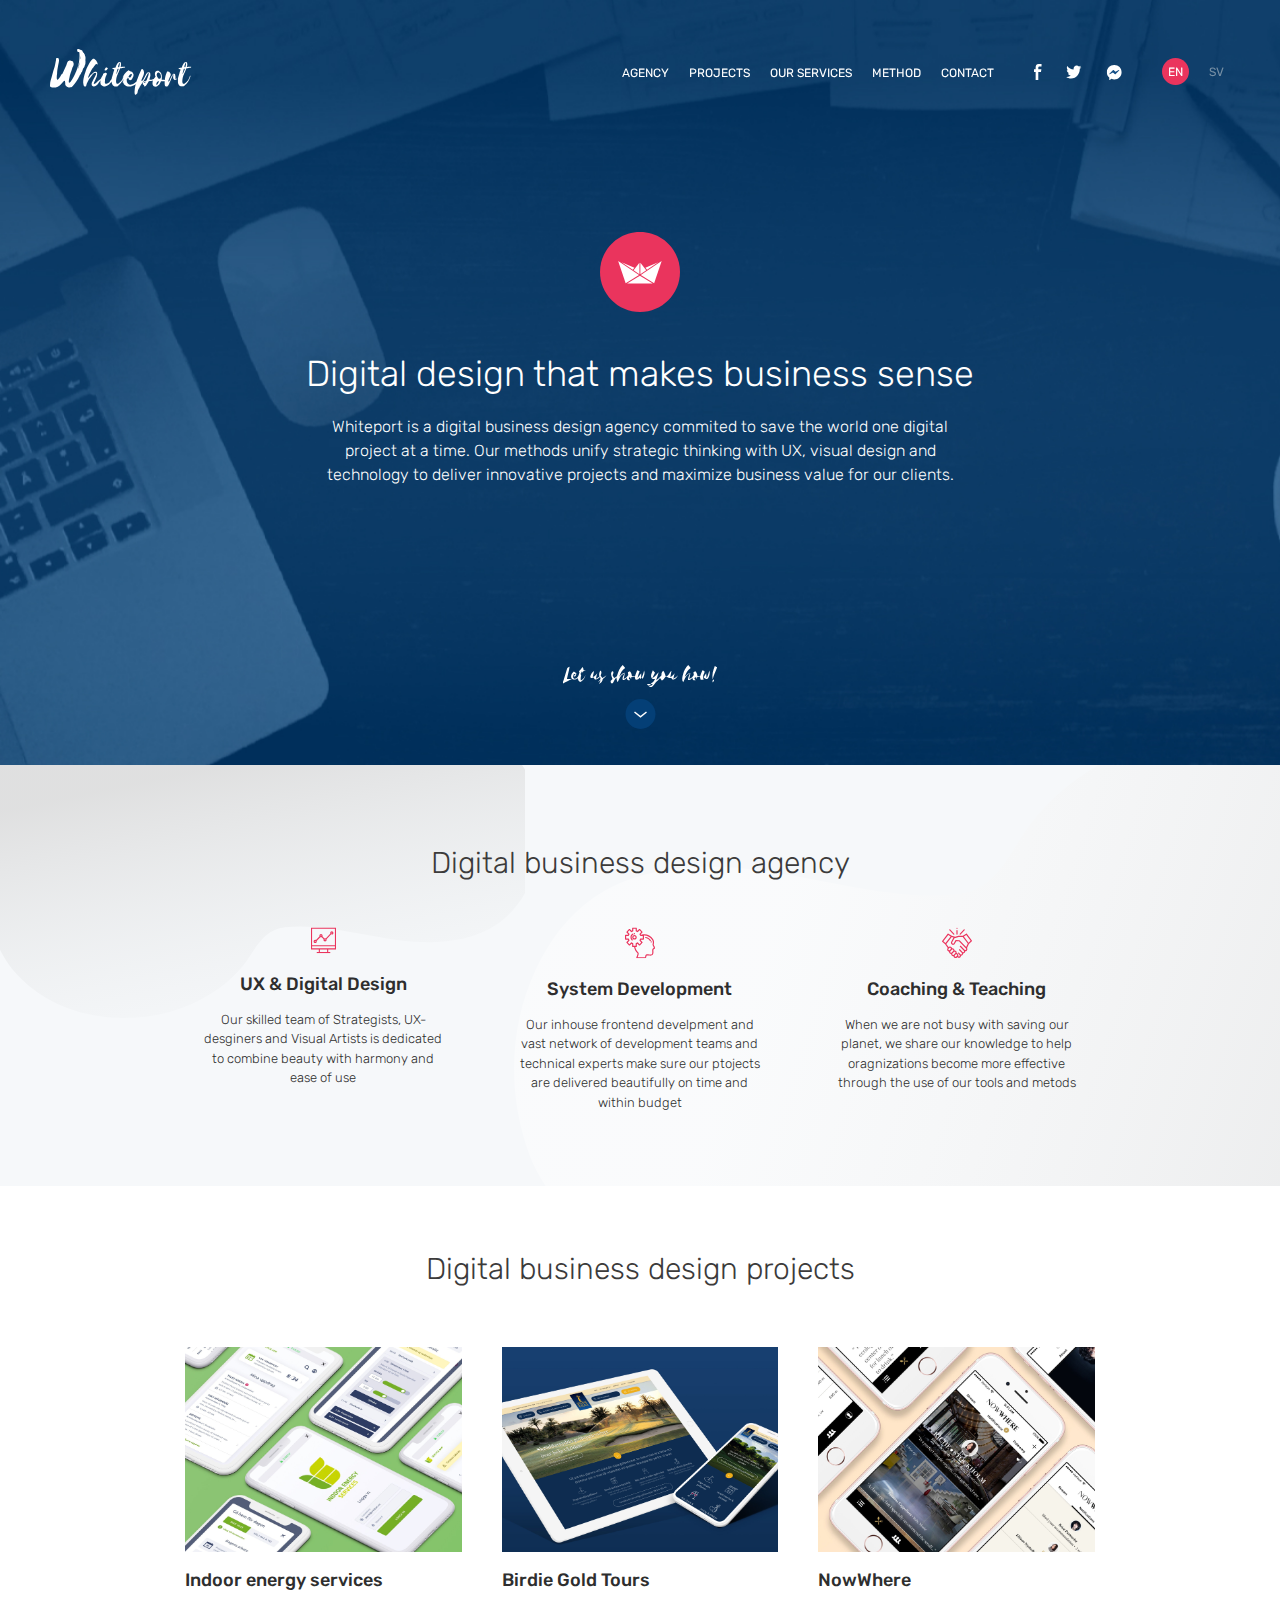
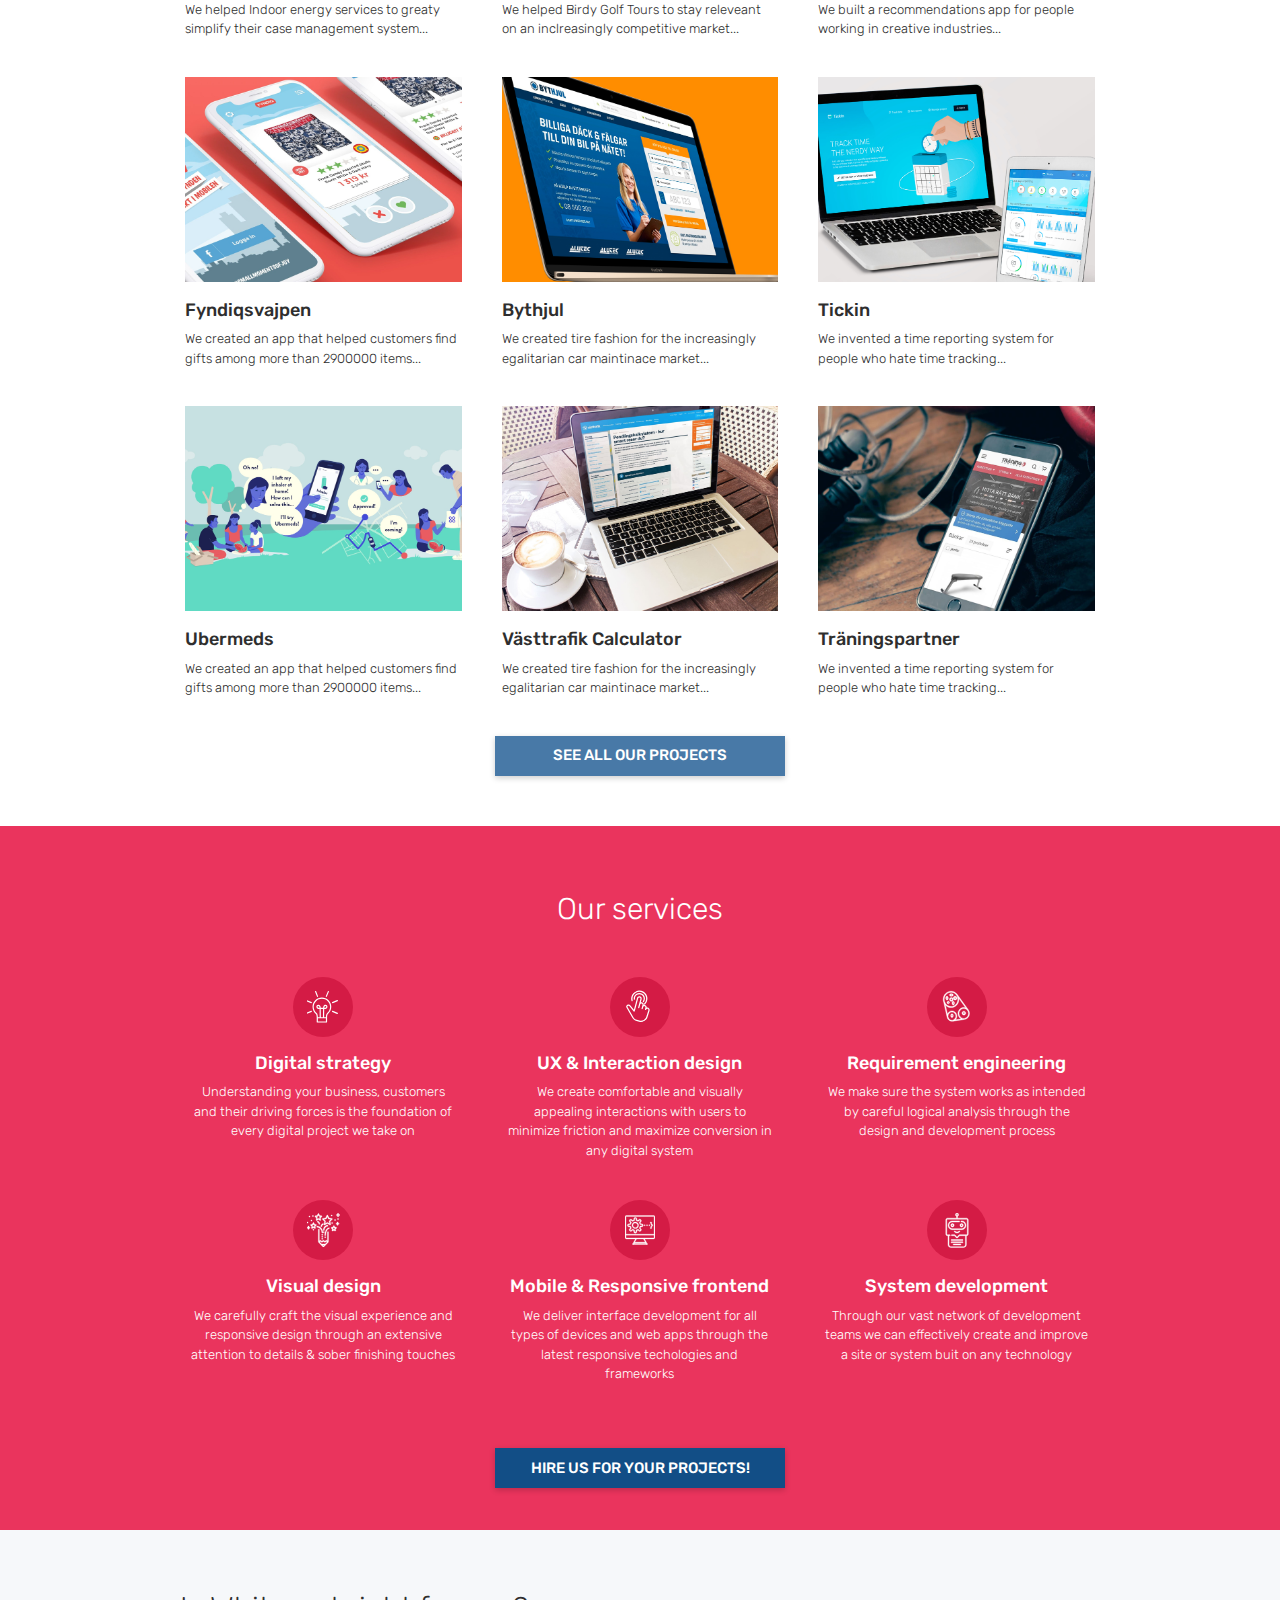
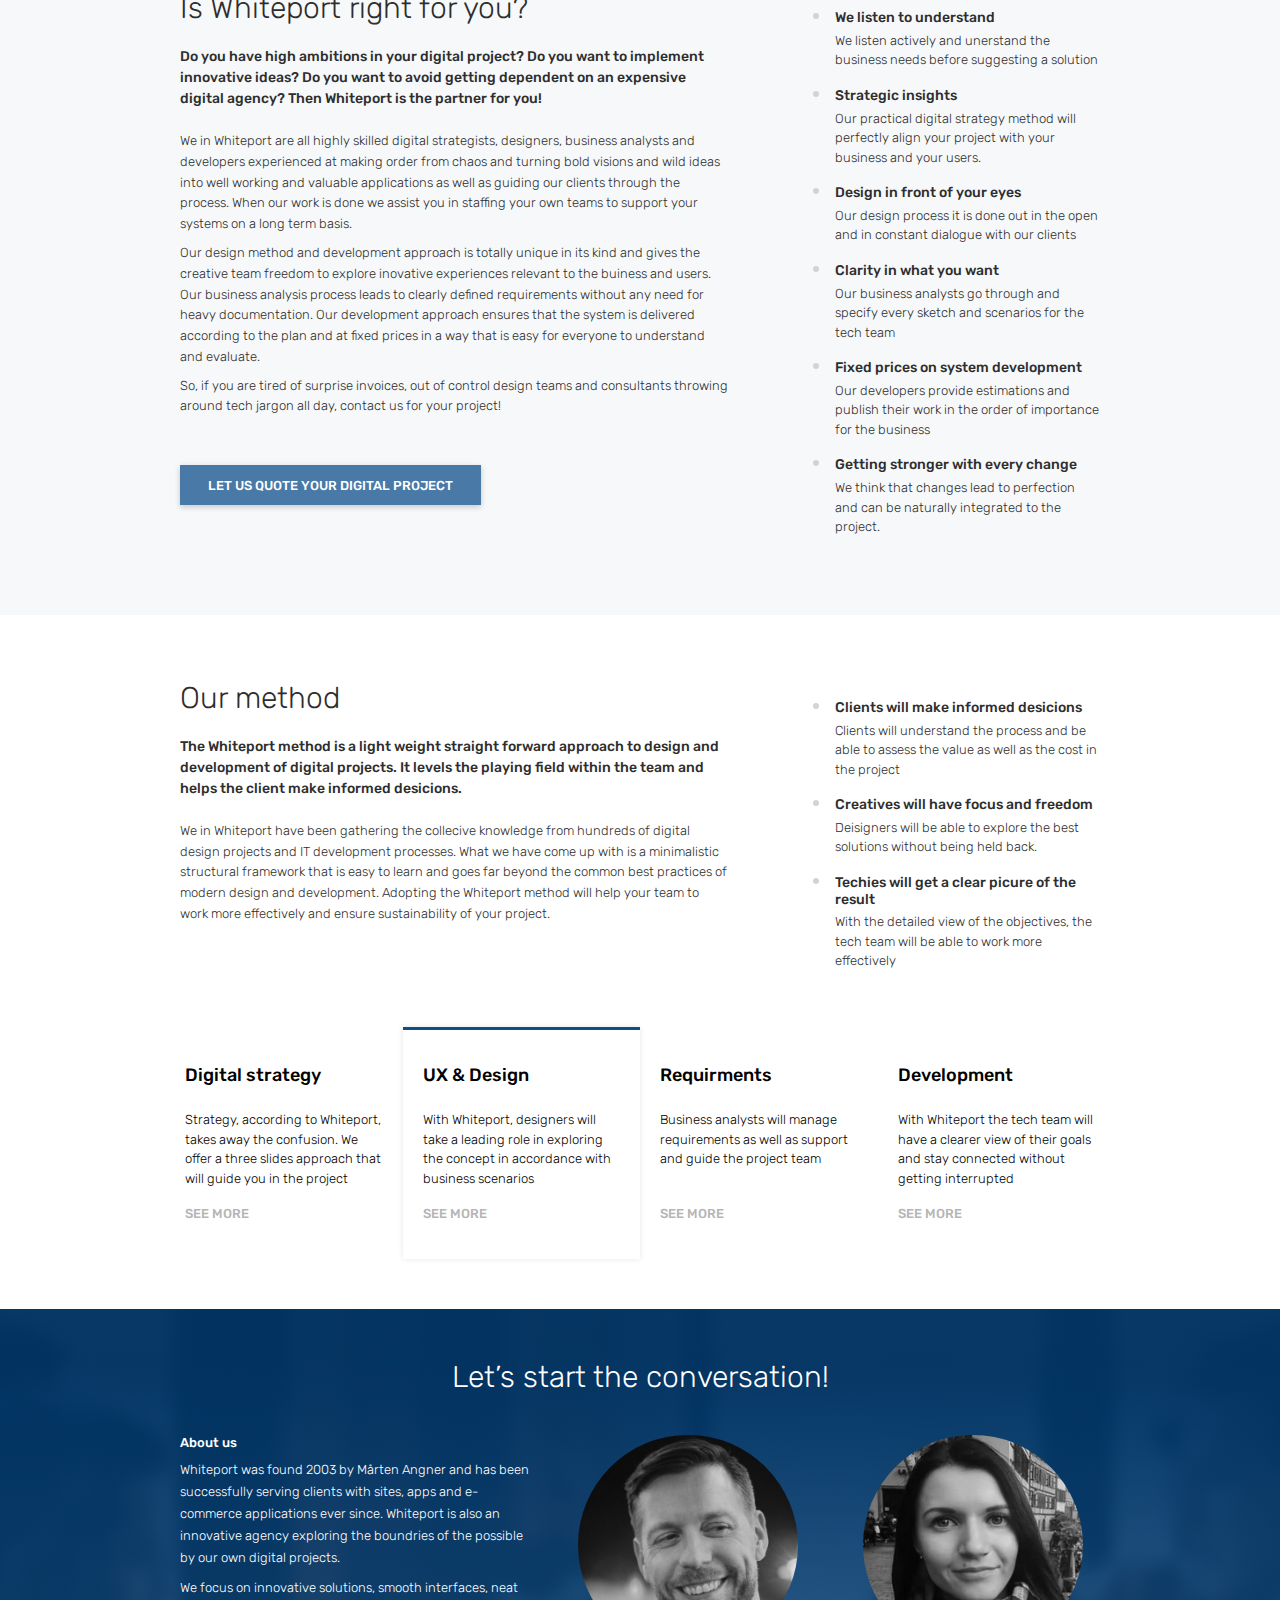
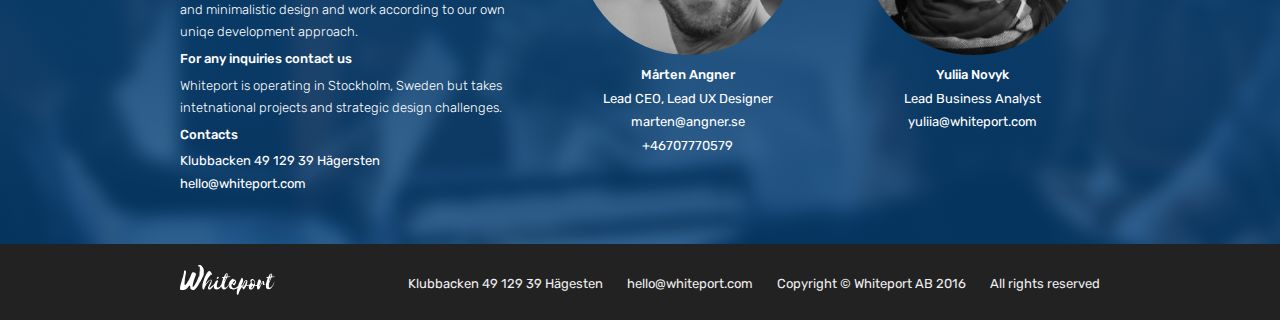
==== commit d6df29ab: "bg reworked" ====
--- a/index.html
+++ b/index.html
@@ -527,7 +527,7 @@
 				</div>
 				<div class="row desktop">
 					<div class="col-12 col-lg-10 offset-lg-1">
-						<div class="row">
+						<div class="row methods__row" id="cards">
 							<div class="col-12 col-md-6 mb-2 mb-md-4 mb-lg-0 col-lg-3 methods__card">
 								<div>
 									<h6 class="methods__subtitle">Digital strategy</h6>
--- a/css/style.css
+++ b/css/style.css
@@ -716,28 +716,41 @@
 	z-index: 1;
 }
 .agency::before {
+	content: "";
 	display: block;
 	position: absolute;
 	top: 0;
 	left: 0;
-	height: 60%;
-	width: 41%;
-	background: url("../img/Vector (1).svg") no-repeat;
+	height: 40%;
+	width: 95%;
+	background: url("../img/Vector (3).svg") no-repeat;
 	background-size: cover;
-	background-position: 0 100%;
+	background-position: 106% 100%;
 	z-index: 0;
 }
 .agency::after {
+	content: "";
 	display: block;
 	position: absolute;
 	bottom: 0;
 	right: 0;
-	height: 100%;
-	width: 57%;
-	background: url("../img/Vector.svg") no-repeat;
+	height: 38%;
+	width: 99%;
+	background: url("../img/Vector (4).svg") no-repeat;
 	background-size: cover;
-	background-position: 0 100%;
+	background-position: 100% 50%;
 	z-index: 0;
+}
+@media screen and (min-width: 768px) {
+	.agency::before {
+		content: none;
+	}
+	.agency::after {
+		height: 80%;
+		background: url("../img/Vector (5).svg") no-repeat;
+		background-size: cover;
+		background-position: 106% -7%;
+	}
 }
 @media screen and (min-width: 992px) {
 	.agency {
@@ -746,6 +759,26 @@
 	.agency::before,
 	.agency::after {
 		content: "";
+	}
+	.agency::before {
+		top: 0;
+		left: 0;
+		height: 60%;
+		width: 41%;
+		background: url("../img/Vector (1).svg") no-repeat;
+		background-size: cover;
+		background-position: 0 100%;
+		z-index: 0;
+	}
+	.agency::after {
+		bottom: 0;
+		right: 0;
+		height: 100%;
+		width: 60%;
+		background: url("../img/Vector (2).svg") no-repeat;
+		background-size: cover;
+		background-position: -1% -34%;
+		z-index: 0;
 	}
 }
 .agency__title {
@@ -862,6 +895,9 @@
 		    -ms-transform: scale(1.03);
 		        transform: scale(1.03);
 	}
+}
+.projects__img-wrapper {
+	overflow: hidden;
 }
 .projects__info {
 	padding: 25px 0 22px;
@@ -1234,6 +1270,7 @@
 	font-weight: 300;
 	color: #2e2e2e;
 	line-height: 1.5;
+	margin-bottom: 8px;
 }
 .how-we-do__btn {
 	display: inline-block;
@@ -1945,4 +1982,4 @@
 	}
 }
 
-/*# sourceMappingURL=[data-uri] */
+/*# sourceMappingURL=[data-uri] */
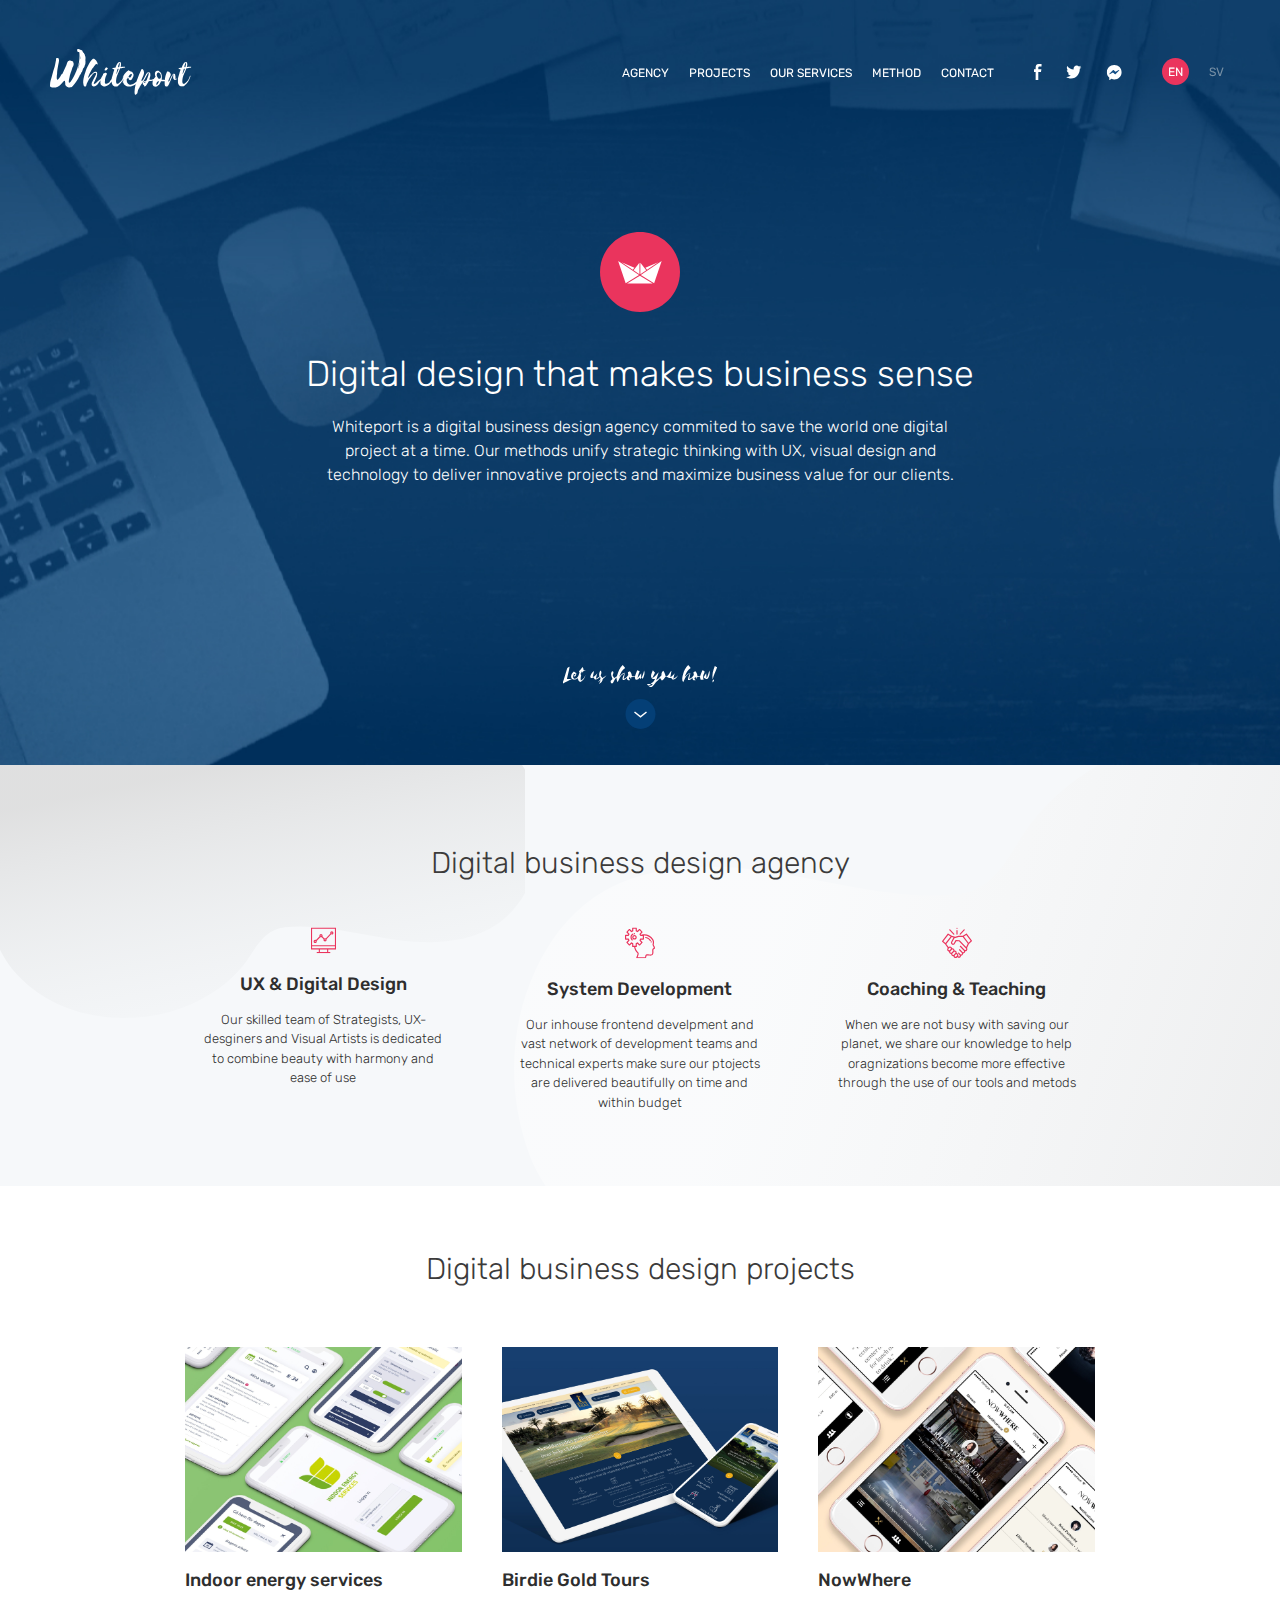
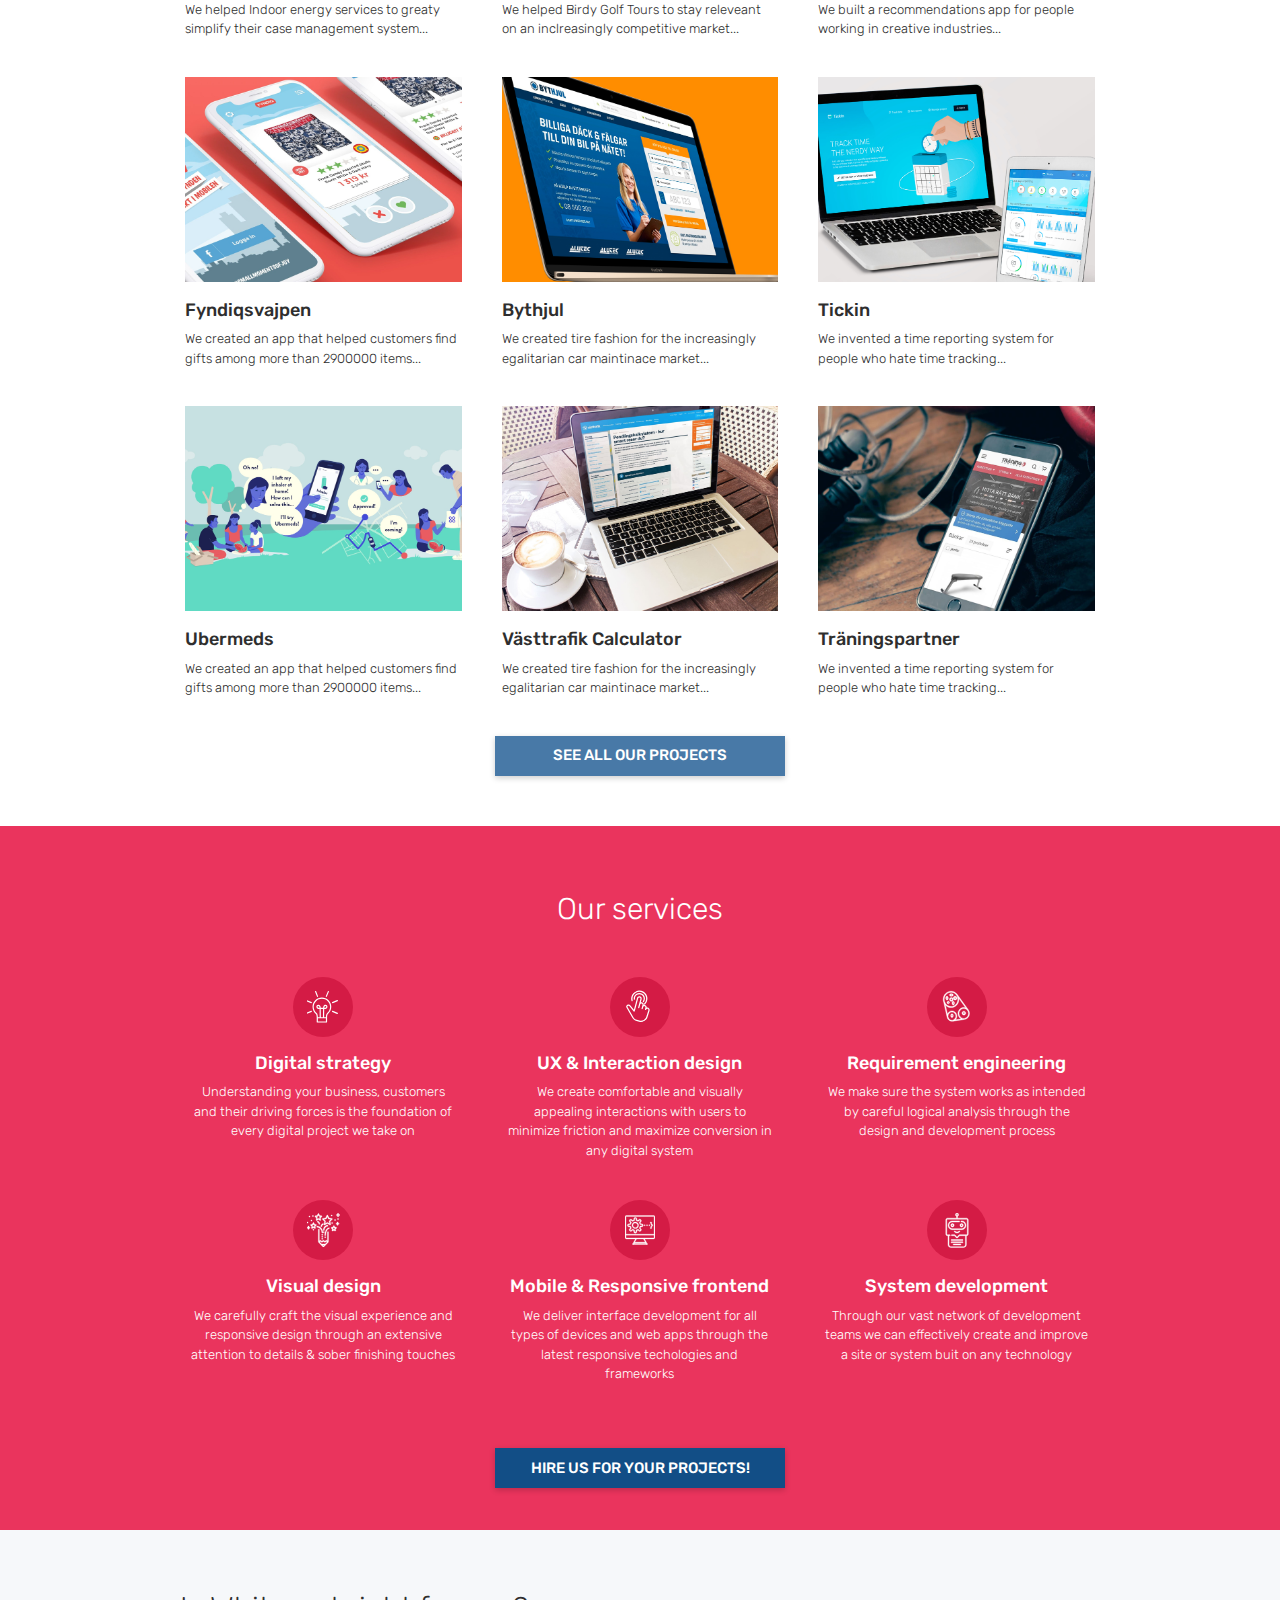
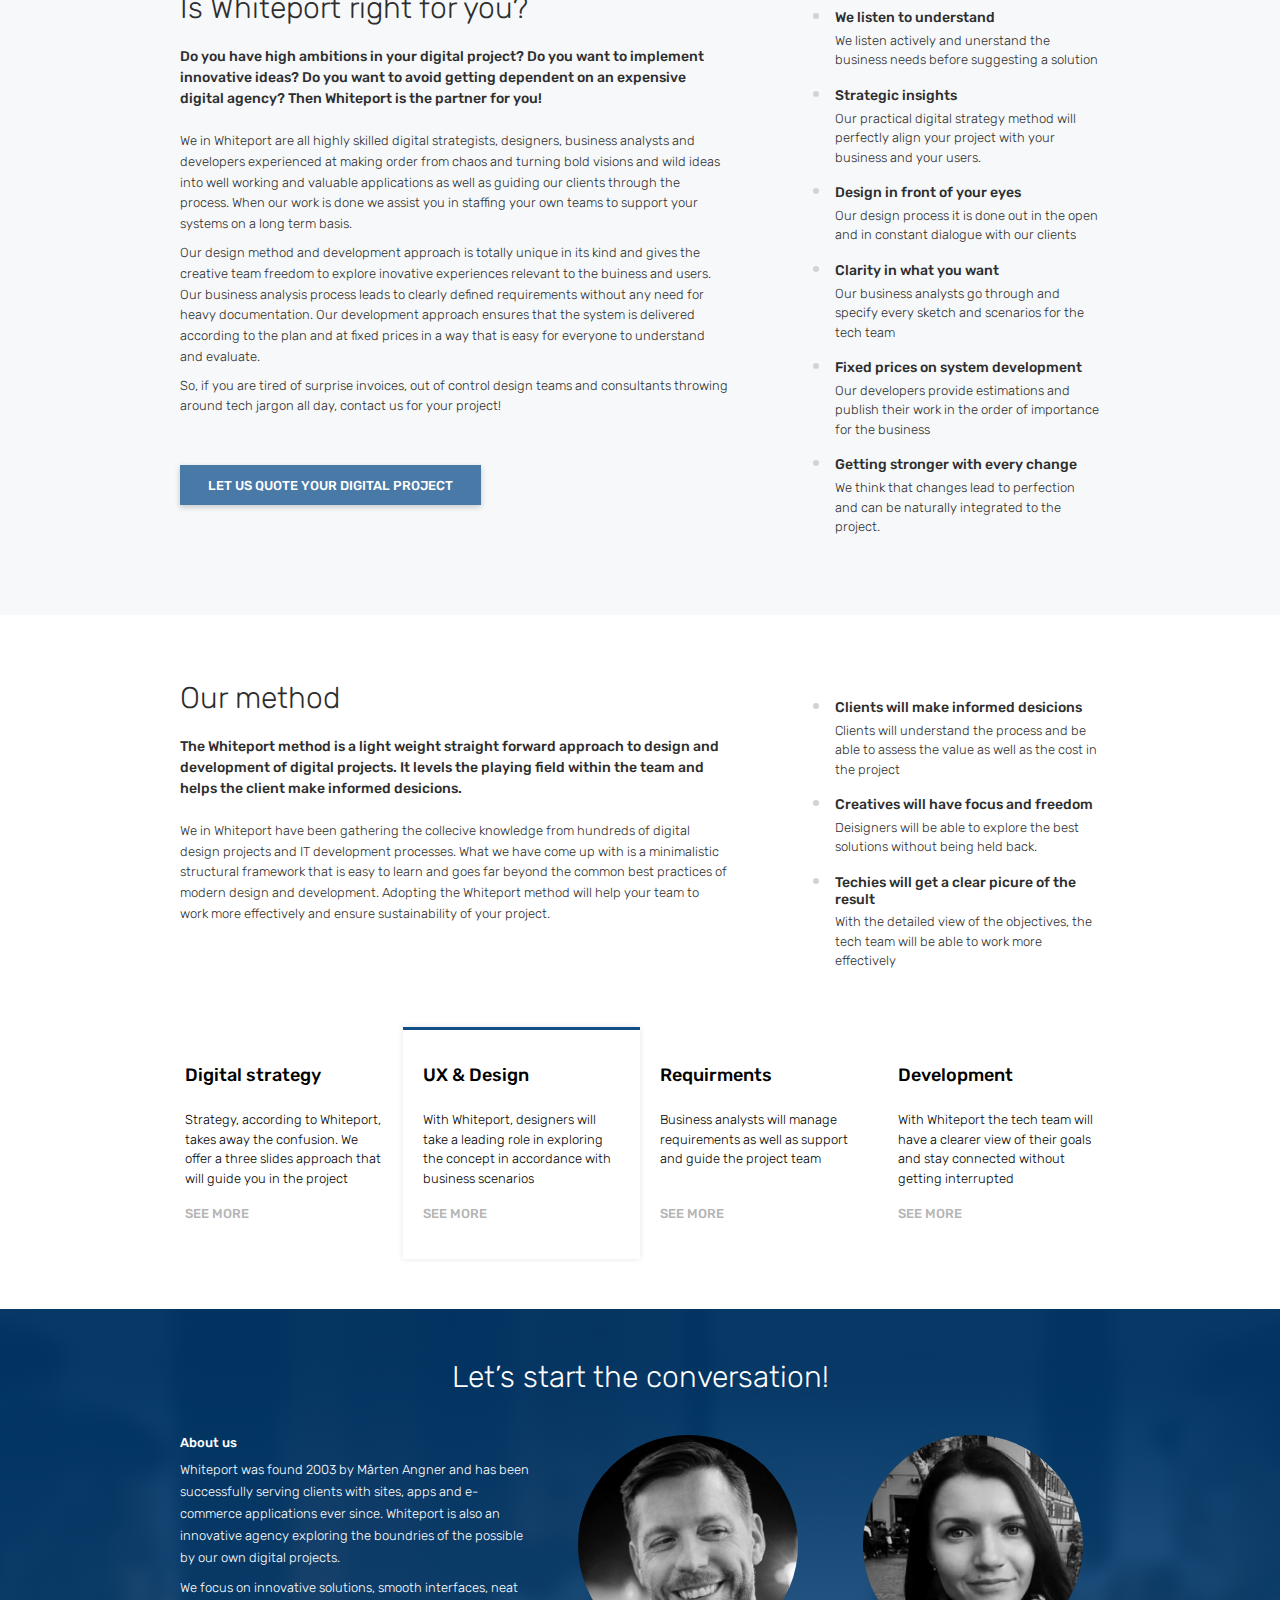
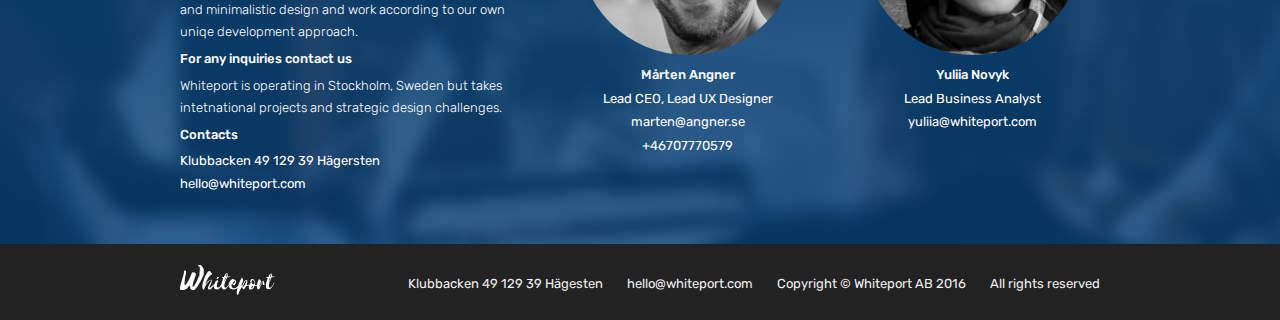
==== commit 49bdbe00: "photos changed" ====
--- a/index.html
+++ b/index.html
@@ -657,7 +657,7 @@
 					</div>
 					<div class="mb-5 mb-lg-0 order-1 order-lg-2 col-12 col-lg-3 conversation__card">
 						<div class="conversation__img-wrapper">
-							<img src="img/Marten photo 1.jpg" alt="photo" class="conversation__img">
+							<img src="img/Marten photo 2.jpg" alt="photo" class="conversation__img">
 						</div>
 						<div class="conversation__wrapper">
 							<h6 class="conversation__name">Mårten Angner</h6>
@@ -668,7 +668,7 @@
 					</div>
 					<div class="mb-5 mb-lg-0 order-2 order-lg-3 col-12 col-lg-3 conversation__card">
 						<div class="conversation__img-wrapper">
-							<img src="img/Yuliia Novyk photo_bw 1.jpg" alt="photo" class="conversation__img">
+							<img src="img/Yuliia Novyk photo_bw 2.jpg" alt="photo" class="conversation__img">
 						</div>
 						<div class="conversation__wrapper">
 							<h6 class="conversation__name">Yuliia Novyk</h6>
--- a/css/style.css
+++ b/css/style.css
@@ -864,7 +864,6 @@
 	cursor: pointer;
 }
 .projects__card img {
-	margin: 0 -20px;
 	height: auto;
 	min-width: 100%;
 	max-height: 200px;
@@ -897,7 +896,13 @@
 	}
 }
 .projects__img-wrapper {
-	overflow: hidden;
+	margin: 0 -20px;
+}
+@media screen and (min-width: 768px) {
+	.projects__img-wrapper {
+		overflow: hidden;
+		margin: initial;
+	}
 }
 .projects__info {
 	padding: 25px 0 22px;
@@ -1982,4 +1987,4 @@
 	}
 }
 
-/*# sourceMappingURL=[data-uri] */
+/*# sourceMappingURL=[data-uri] */
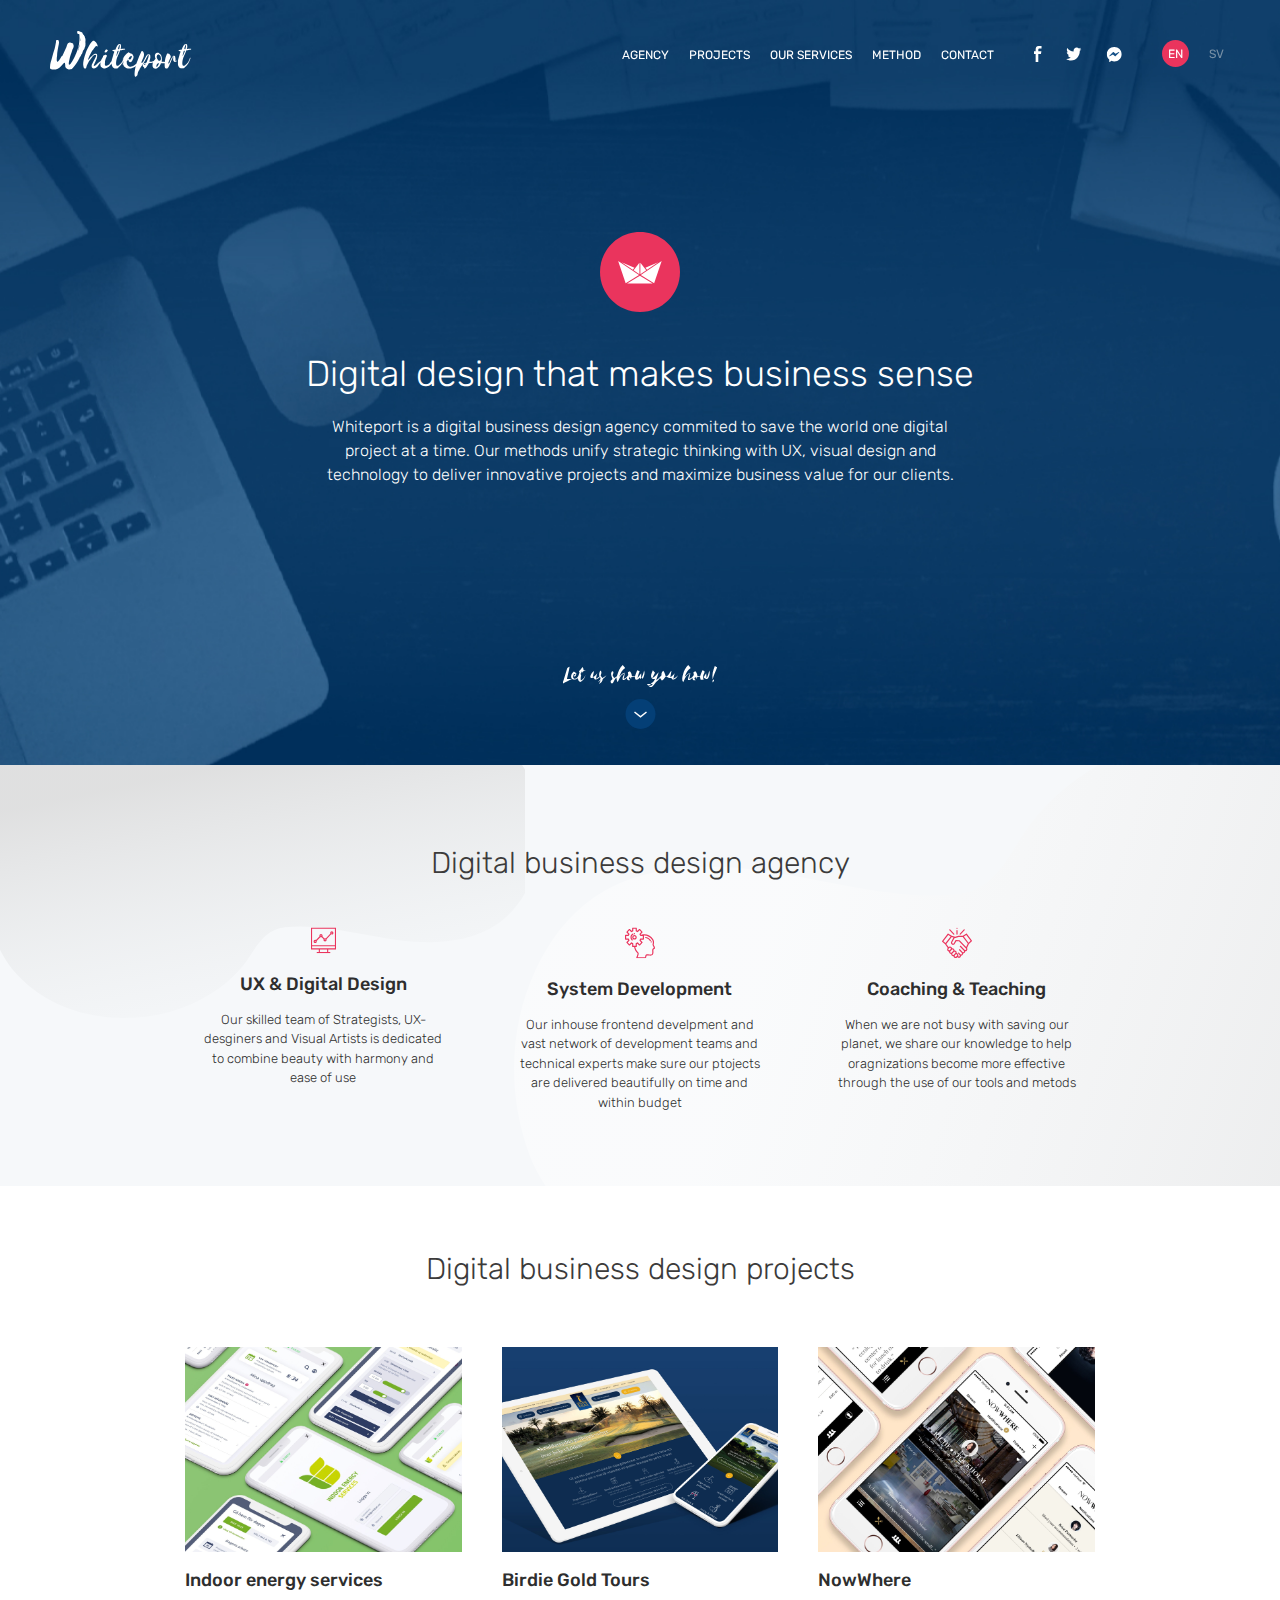
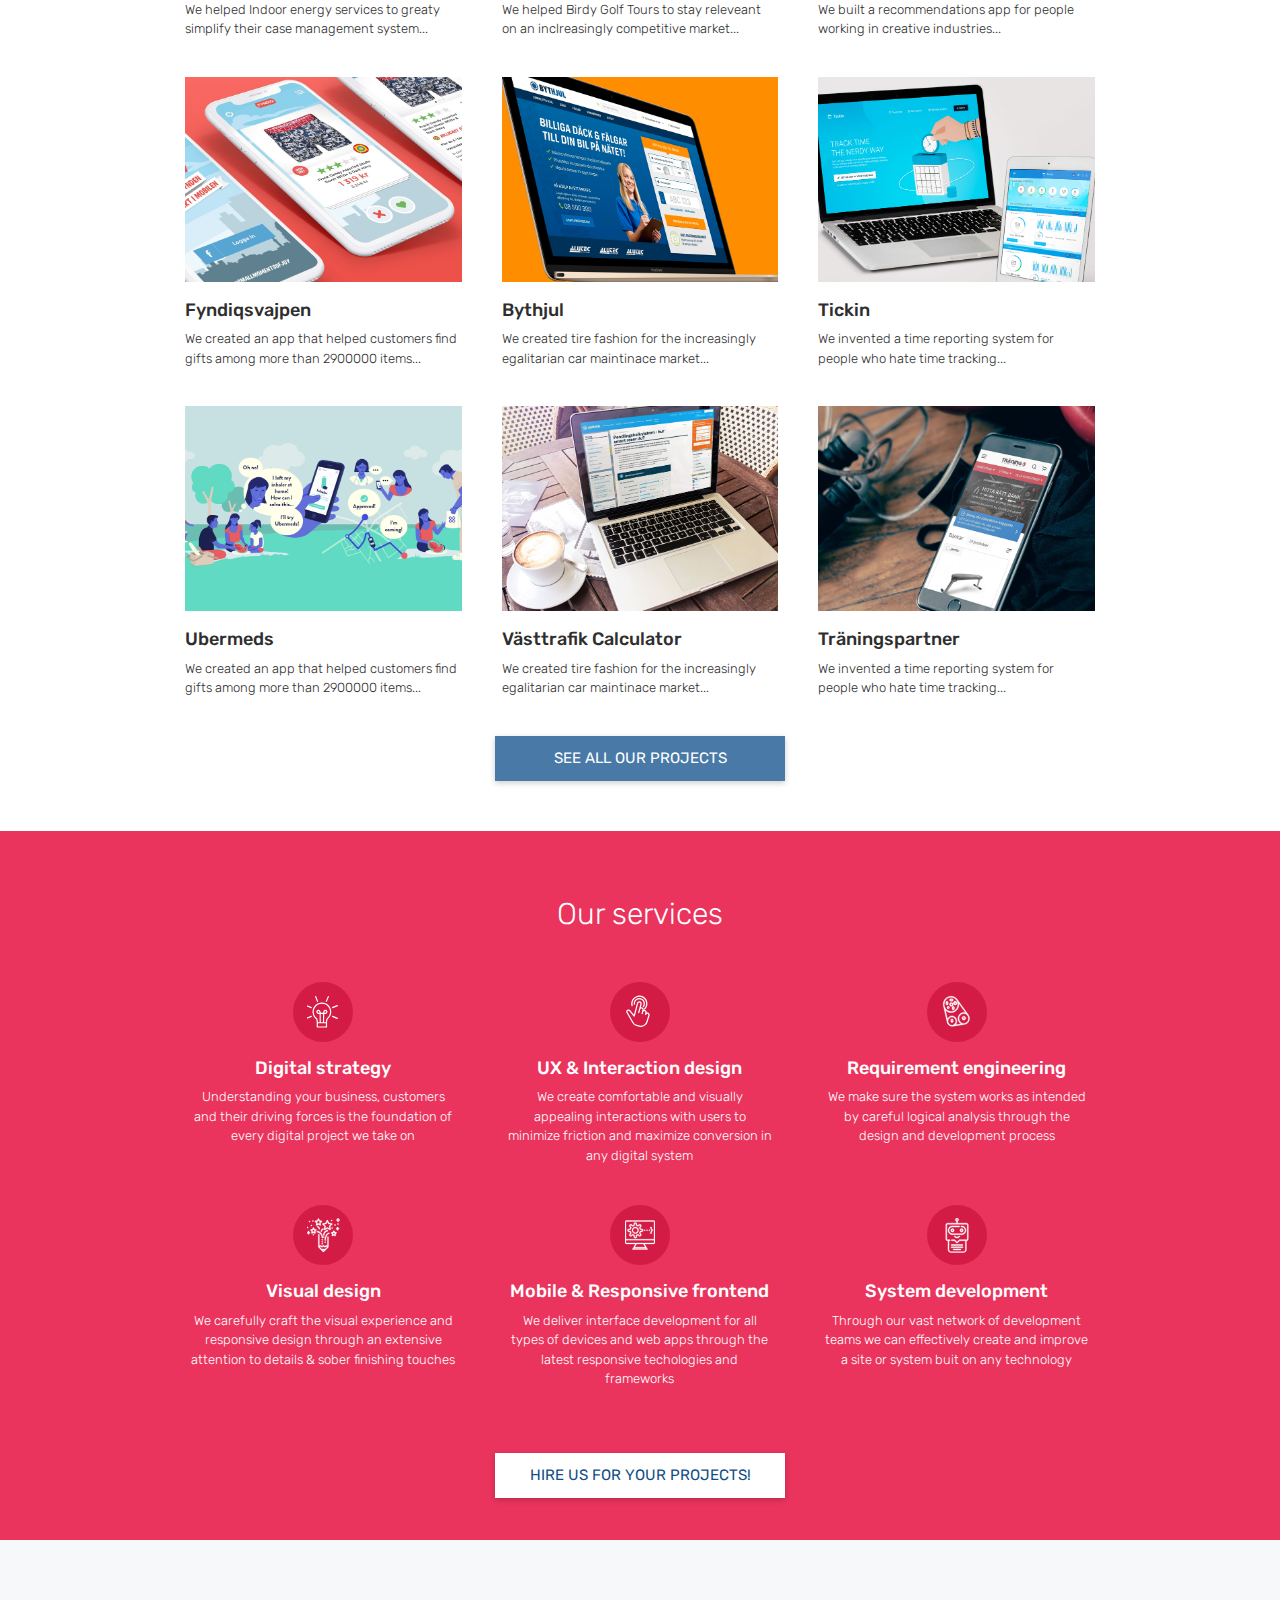
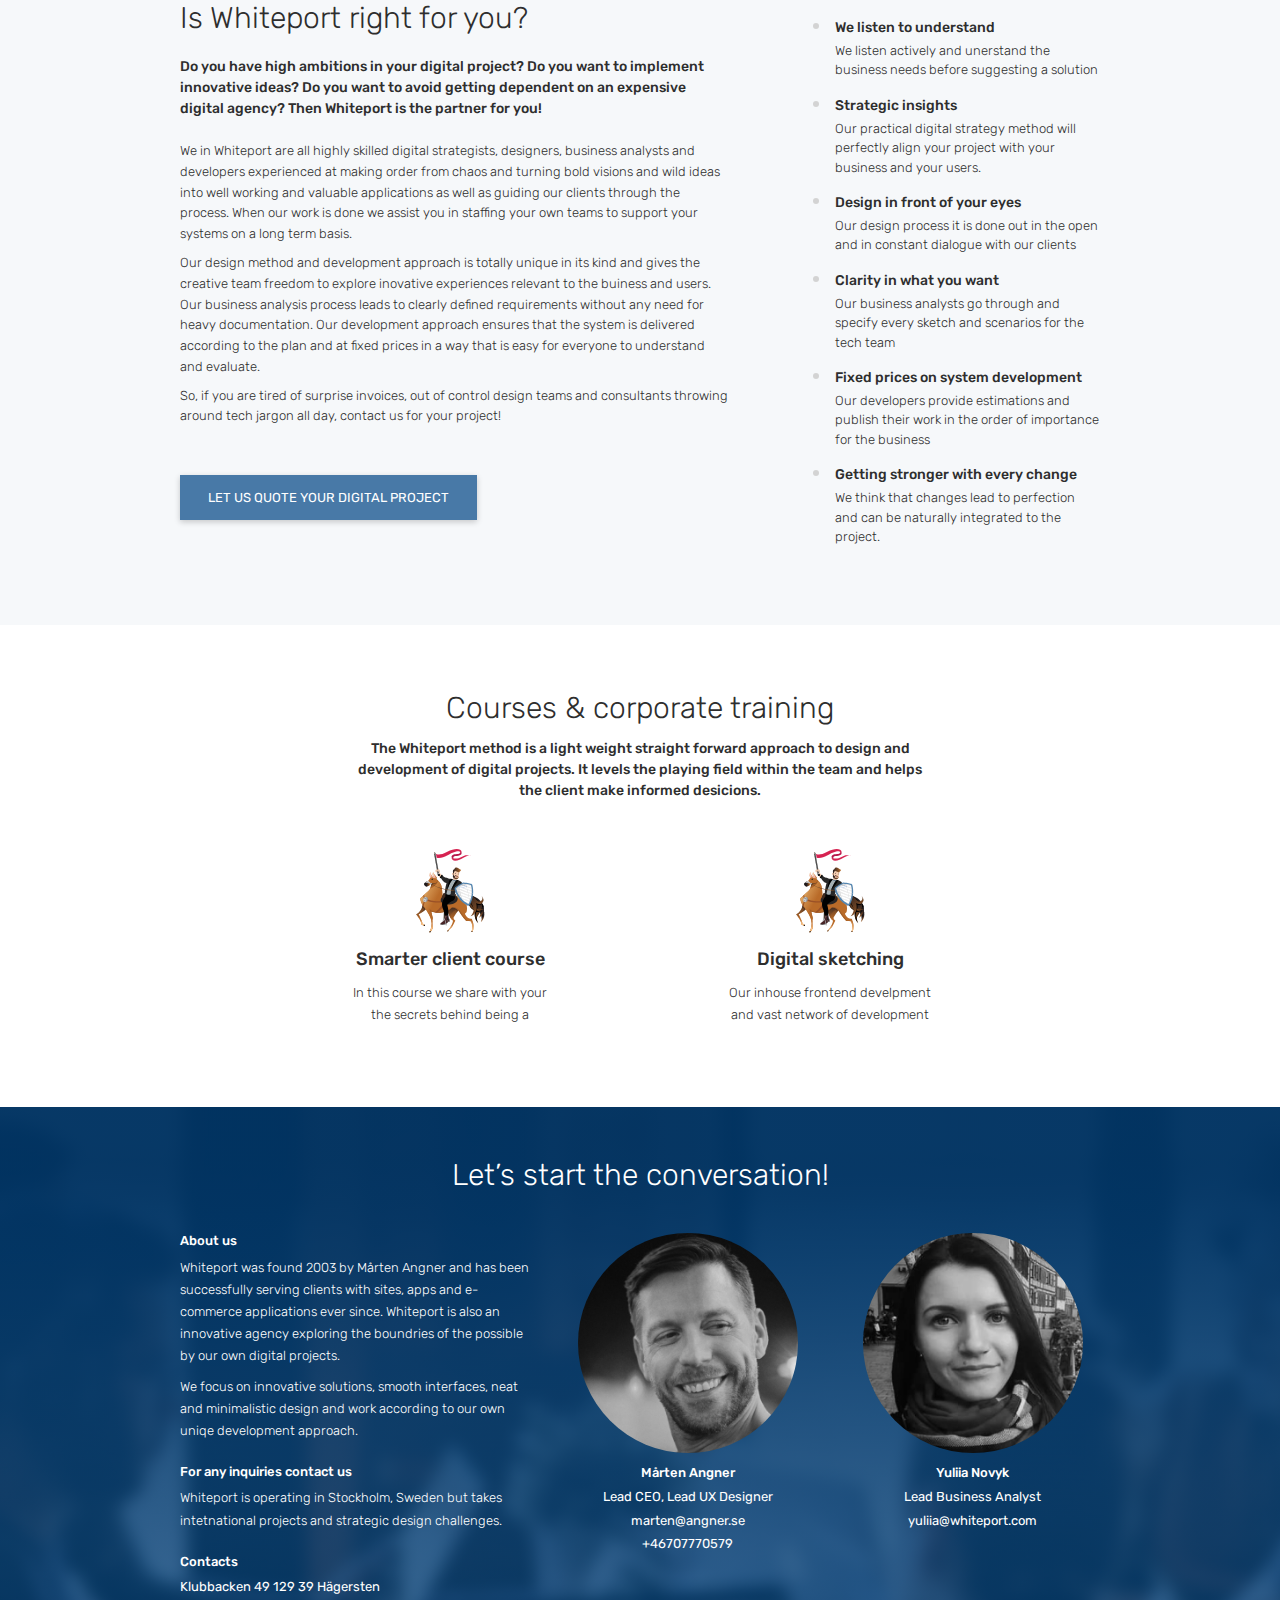
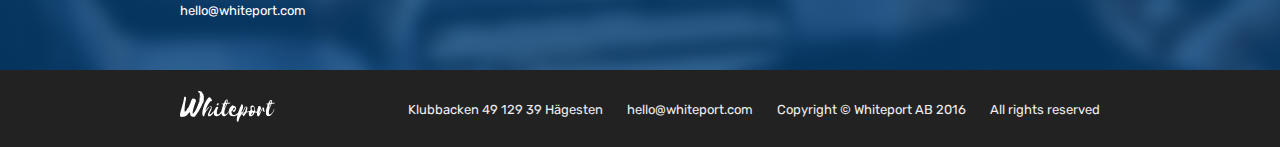
==== commit 1b4f00d9: "styles fix" ====
--- a/index.html
+++ b/index.html
@@ -193,9 +193,8 @@
 		</div>
     <section class="first-screen" id="first-screen">
       <div class="container">
-        
-				<div class="row">
-					<div class="col-12 col-md-8 offset-md-2 d-flex first-screen__block">
+				<div class="row justify-content-center align-items-center">
+					<div class="col-12 col-md-9 d-flex first-screen__block">
 						<img src="img/Emblem.svg" alt="emblem" class="first-screen__img">
 						<h1 class="first-screen__title">Digital design that makes business sense</h1>
 						<p class="first-screen__text">Whiteport is a digital business design agency commited to save the world one digital project at a time. Our methods unify strategic thinking with UX, visual design and technology to deliver innovative projects and maximize business value for our clients.</p>
@@ -481,7 +480,7 @@
 				</div>
 			</div>
 		</section>
-		<section class="methods index" id="method">
+		<!-- <section class="methods index" id="method">
 			<div class="container">
 				<div class="row">
 					<div class="col-12 col-lg-10 offset-lg-1">
@@ -636,6 +635,34 @@
 					</li>
 				</ul>
 			</div>
+		</section> -->
+		<section class="courses" id="method">
+			<div class="container">
+				<div class="row">
+					<div class="col-12 mb-1">
+						<h2 class="courses__title">Courses & corporate training</h2>
+					</div>
+					<div class="col-12 col-lg-8 offset-lg-2">
+						<div class="row">
+							<div class="col-12 mb-5">
+								<p class="courses__text">
+									The Whiteport method is a light weight straight forward approach to design and development of digital projects. It levels the playing field within the team and helps the client make informed desicions.
+								</p>
+							</div>
+							<div class="col-12 col-md-6 d-flex flex-column align-items-center">
+								<img src="img/2.svg" alt="hourse" class="mb-3">
+								<h6 class="courses__subtitle">Smarter client course</h6>
+								<p class="courses__subtext">In this course we share with your the secrets behind being a</p>
+							</div>
+							<div class="col-12 col-md-6 d-flex flex-column align-items-center">
+								<img src="img/2.svg" alt="hourse" class="mb-3">
+								<h6 class="courses__subtitle">Digital sketching</h6>
+								<p class="courses__subtext">Our inhouse frontend develpment and vast network of development</p>
+							</div>
+						</div>
+					</div>
+				</div>
+			</div>
 		</section>
 		<section class="conversation index" id="contact">
 			<div class="container">
@@ -645,9 +672,12 @@
 					</div>
 					<div class="conversation__text-wrapper order-3 order-lg-1 col-lg-4 offset-lg-1">
 						<h6 class="conversation__subtitle">About us</h6>
-						<p class="conversation__text">
+						<p class="conversation__text conversation__text--desktop">
 							<span>Whiteport was found 2003 by Mårten Angner and has been successfully serving clients with sites, apps and e-commerce applications ever since. Whiteport is also an innovative agency exploring the boundries of the possible by our own digital projects.</span>
 							We focus on innovative solutions, smooth interfaces, neat and minimalistic design and work according to our own uniqe development approach.
+						</p>
+						<p class="conversation__text conversation__text--mobile">
+							For us in Whiteport, working without the confident boundaries of our method is all but unthinkable and we now wish to share it to the world. Either, hire us for your project and we will offer our services as Strategists, designers, business analysts and developers or teach your organization to become more effective by using our methods.
 						</p>
 						<h6 class="conversation__subtitle">For any inquiries contact us</h6>
 						<p class="conversation__text">Whiteport is operating in Stockholm, Sweden but takes intetnational projects and strategic design challenges.</p>
@@ -655,9 +685,9 @@
 						<a href="https://www.google.com/maps/dir/?api=1&origin&destination=Klubbacken+49,+129+39+Hägersten,+Швеция" class="conversation__link" target="_blank">Klubbacken 49 129 39 Hägersten</a>
 						<a href="mailto:hello@whiteport.com" class="conversation__link">hello@whiteport.com</a>
 					</div>
-					<div class="mb-5 mb-lg-0 order-1 order-lg-2 col-12 col-lg-3 conversation__card">
+					<div class="mb-5 mb-lg-0 order-1 order-lg-2 col-12 col-md-6 col-lg-3 conversation__card">
 						<div class="conversation__img-wrapper">
-							<img src="img/Marten photo 2.jpg" alt="photo" class="conversation__img">
+							<img src="img/Marten photo 1.jpg" alt="photo" class="conversation__img">
 						</div>
 						<div class="conversation__wrapper">
 							<h6 class="conversation__name">Mårten Angner</h6>
@@ -666,9 +696,9 @@
 							<a href="tel:+46707770579" class="conversation__info-link">+46707770579</a>
 						</div>
 					</div>
-					<div class="mb-5 mb-lg-0 order-2 order-lg-3 col-12 col-lg-3 conversation__card">
+					<div class="mb-5 mb-lg-0 order-2 order-lg-3 col-12 col-md-6 col-lg-3 conversation__card">
 						<div class="conversation__img-wrapper">
-							<img src="img/Yuliia Novyk photo_bw 2.jpg" alt="photo" class="conversation__img">
+							<img src="img/Yuliia Novyk photo_bw 1.jpg" alt="photo" class="conversation__img">
 						</div>
 						<div class="conversation__wrapper">
 							<h6 class="conversation__name">Yuliia Novyk</h6>
@@ -681,7 +711,7 @@
 		</section>
 		<footer class="footer">
 			<div class="container">
-				<div class="row d-none d-lg-flex">
+				<div class="row d-none d-xl-flex">
 					<div class="col-10 offset-1">
 						<div class="row">
 							<div class="col-12 d-flex justify-content-between align-items-center">
@@ -698,19 +728,32 @@
 						</div>
 					</div>
 				</div>
-				<div class="row d-lg-none">
-					<div class="col-12 mb-3 mb-md-0 col-md-3 d-flex align-items-center">
+				<div class="row d-md-none">
+					<div class="col-12 mb-3 d-flex align-items-center">
 						<a href="/" class="footer__logo">
 							<img src="img/Logo.svg" alt="logo">
 						</a>
 					</div>
-					<div class="col-12 col-md-9">
+					<div class="col-12">
 						<div class="row">
-							<div class="col-12 col-md-6"><a href="https://www.google.com/maps/dir/?api=1&origin&destination=Klubbacken+49,+129+39+Hägersten,+Швеция" class="footer__link" target="_blank">Klubbacken 49 129 39 Hägesten</a></div>
-							<div class="col-12 mb-3 col-md-6 mb-md-1"><a href="mailto:hello@whiteport.com" class="footer__link footer__link--last">hello@whiteport.com</a></div>
-							<div class="col-12 col-md-6"><span class="footer__item footer__item--grey ">Copyright © Whiteport AB 2016</span></div>
-							<div class="col-12 col-md-6"><span class="footer__item footer__item--grey ">All rights reserved</span></div>
-						</div>
+							<div class="col-12"><a href="https://www.google.com/maps/dir/?api=1&origin&destination=Klubbacken+49,+129+39+Hägersten,+Швеция" class="footer__link" target="_blank">Klubbacken 49 129 39 Hägesten</a></div>
+							<div class="col-12 mb-3"><a href="mailto:hello@whiteport.com" class="footer__link footer__link--last">hello@whiteport.com</a></div>
+							<div class="col-12"><span class="footer__item footer__item--grey ">Copyright © Whiteport AB 2016</span></div>
+							<div class="col-12"><span class="footer__item footer__item--grey ">All rights reserved</span></div>
+						</div>
+					</div>
+				</div>
+				<div class="footer__tablet-row d-none d-md-flex d-xl-none">
+					<a href="/" class="footer__logo">
+						<img src="img/Logo.svg" alt="logo">
+					</a>
+					<div class="footer__col">
+						<a href="https://www.google.com/maps/dir/?api=1&origin&destination=Klubbacken+49,+129+39+Hägersten,+Швеция" class="footer__link" target="_blank">Klubbacken 49 129 39 Hägesten</a>
+						<span class="footer__item footer__item--grey ">Copyright © Whiteport AB 2016</span>
+					</div>
+					<div class="footer__col">
+						<a href="mailto:hello@whiteport.com" class="footer__link footer__link--last">hello@whiteport.com</a>
+						<span class="footer__item footer__item--grey ">All rights reserved</span>
 					</div>
 				</div>
 			</div>
--- a/css/style.css
+++ b/css/style.css
@@ -165,12 +165,14 @@
 	font-weight: 300;
 	color: #fff;
 	text-transform: capitalize;
+	max-width: 90%;
 }
 @media screen and (min-width: 768px) {
 	.first-screen__title {
 		font-size: 2.25rem;
 		text-transform: initial;
 		margin-bottom: 20px;
+		max-width: initial;
 	}
 }
 .first-screen__text {
@@ -315,7 +317,7 @@
 }
 @media screen and (min-width: 992px) {
 	.menu {
-		padding: 48px 50px;
+		padding: 30px 50px;
 	}
 	.menu .menu__logo-wrapper {
 		width: initial;
@@ -905,7 +907,7 @@
 	}
 }
 .projects__info {
-	padding: 25px 0 22px;
+	padding: 18px 0 22px;
 }
 @media screen and (min-width: 992px) {
 	.projects__info {
@@ -927,13 +929,13 @@
 .projects__btn {
 	display: inline-block;
 	padding: 0 28px;
-	height: 40px;
+	height: 45px;
 	width: 100%;
 	background: #4879a7;
 	-webkit-box-shadow: 0 2px 6px rgba(0, 0, 0, .2);
 	        box-shadow: 0 2px 6px rgba(0, 0, 0, .2);
 	font-size: .9375rem;
-	font-weight: 500;
+	font-weight: 400;
 	color: #fff;
 	text-transform: uppercase;
 	display: -webkit-box;
@@ -970,21 +972,25 @@
 	background-color: #406c95;
 }
 .projects__btn--dark {
-	background-color: #124e86;
+	background-color: #fff;
 	-webkit-box-shadow: 0 2px 6px rgba(0, 0, 0, .2);
 	        box-shadow: 0 2px 6px rgba(0, 0, 0, .2);
+	color: #124e86;
 }
 .projects__btn--dark:hover {
 	text-decoration: none;
 	color: #fff;
-	background-color: #155b9c;
+	background-color: #f2f2f2;
 }
 .projects__btn--dark:active {
-	background-color: #0f4170;
+	background-color: #e6e6e6;
 }
 @media screen and (min-width: 768px) {
 	.projects__btn {
-		width: 290px;
+		width: -webkit-fit-content;
+		width:    -moz-fit-content;
+		width:         fit-content;
+		min-width: 290px;
 	}
 }
 
@@ -1106,7 +1112,7 @@
 	font-size: .8125rem;
 	font-weight: 300;
 	color: #2e2e2e;
-	margin-bottom: 48px;
+	margin-bottom: 20px;
 	line-height: 1.6;
 }
 .how-we-do__text span {
@@ -1116,6 +1122,7 @@
 @media screen and (min-width: 768px) {
 	.how-we-do__text {
 		display: block;
+		margin-bottom: 48px;
 	}
 }
 .how-we-do__text.more {
@@ -1280,12 +1287,12 @@
 .how-we-do__btn {
 	display: inline-block;
 	padding: 0 28px;
-	height: 40px;
+	height: 45px;
 	background: #4879a7;
 	-webkit-box-shadow: 0 2px 6px rgba(0, 0, 0, .2);
 	        box-shadow: 0 2px 6px rgba(0, 0, 0, .2);
 	font-size: .8125rem;
-	font-weight: 500;
+	font-weight: 400;
 	color: #fff;
 	text-transform: uppercase;
 	display: -webkit-box;
@@ -1609,6 +1616,51 @@
 	        animation-duration: .2s;
 }
 
+.courses {
+	text-align: center;
+	padding: 65px 0;
+}
+.courses__title {
+	font-size: 1.875rem;
+	font-weight: 300;
+	color: #2e2e2e;
+}
+.courses__text {
+	font-size: .875rem;
+	font-weight: 500;
+	color: #2e2e2e;
+	line-height: 1.5;
+	margin: auto;
+}
+@media screen and (min-width: 768px) {
+	.courses__text {
+		max-width: 90%;
+	}
+}
+@media screen and (min-width: 992px) {
+	.courses__text {
+		max-width: 80%;
+	}
+}
+.courses__subtitle {
+	font-size: 1.125rem;
+	font-weight: 500;
+	color: #2e2e2e;
+	margin-bottom: 12px;
+}
+.courses__subtext {
+	font-size: .8125rem;
+	font-weight: 300;
+	color: #2e2e2e;
+	line-height: 1.7;
+	max-width: 80%;
+}
+@media screen and (min-width: 992px) {
+	.courses__subtext {
+		max-width: 60%;
+	}
+}
+
 .conversation {
 	padding: 50px 0;
 	background: url("../img/annie-spratt-sggw4-qDD54-unsplash 1.jpg") no-repeat;
@@ -1643,12 +1695,25 @@
 .conversation__text {
 	font-size: .8125rem;
 	font-weight: 300;
-	margin-bottom: 8px;
+	margin-bottom: 22px;
 	line-height: 1.7;
 }
 .conversation__text span {
 	margin-bottom: 8px;
 	display: block;
+}
+.conversation__text--desktop {
+	display: none;
+}
+@media screen and (min-width: 768px) {
+	.conversation__text--desktop {
+		display: block;
+	}
+}
+@media screen and (min-width: 768px) {
+	.conversation__text--mobile {
+		display: none;
+	}
 }
 .conversation__link {
 	color: #fff;
@@ -1686,27 +1751,6 @@
 	-webkit-align-items: center;
 	-ms-flex-align: center;
 	        align-items: center;
-}
-@media screen and (min-width: 768px) {
-	.conversation__card {
-		display: -webkit-box;
-		display: -webkit-flex;
-		display: -ms-flexbox;
-		display:         flex;
-		-webkit-box-orient: horizontal;
-		-webkit-box-direction: normal;
-		-webkit-flex-direction: row;
-		    -ms-flex-direction: row;
-		        flex-direction: row;
-		-webkit-box-pack: start;
-		-webkit-justify-content: flex-start;
-		-ms-flex-pack: start;
-		        justify-content: flex-start;
-		-webkit-box-align: center;
-		-webkit-align-items: center;
-		-ms-flex-align: center;
-		        align-items: center;
-	}
 }
 @media screen and (min-width: 992px) {
 	.conversation__card {
@@ -1734,12 +1778,6 @@
 	margin-bottom: 16px;
 	max-width: 220px;
 }
-@media screen and (min-width: 768px) {
-	.conversation__img-wrapper {
-		margin-right: 48px;
-		margin-bottom: 0;
-	}
-}
 @media screen and (min-width: 992px) {
 	.conversation__img-wrapper {
 		margin-right: 0;
@@ -1805,27 +1843,6 @@
 	-webkit-align-items: center;
 	-ms-flex-align: center;
 	        align-items: center;
-}
-@media screen and (min-width: 768px) {
-	.conversation__wrapper {
-		display: -webkit-box;
-		display: -webkit-flex;
-		display: -ms-flexbox;
-		display:         flex;
-		-webkit-box-orient: vertical;
-		-webkit-box-direction: normal;
-		-webkit-flex-direction: column;
-		    -ms-flex-direction: column;
-		        flex-direction: column;
-		-webkit-box-pack: start;
-		-webkit-justify-content: flex-start;
-		-ms-flex-pack: start;
-		        justify-content: flex-start;
-		-webkit-box-align: start;
-		-webkit-align-items: flex-start;
-		-ms-flex-align: start;
-		        align-items: flex-start;
-	}
 }
 @media screen and (min-width: 992px) {
 	.conversation__wrapper {
@@ -1986,5 +2003,43 @@
 		top: 4px;
 	}
 }
-
-/*# sourceMappingURL=[data-uri] */
+.footer__tablet-row {
+	display: -webkit-box;
+	display: -webkit-flex;
+	display: -ms-flexbox;
+	display:         flex;
+	-webkit-box-orient: horizontal;
+	-webkit-box-direction: normal;
+	-webkit-flex-direction: row;
+	    -ms-flex-direction: row;
+	        flex-direction: row;
+	-webkit-box-pack: justify;
+	-webkit-justify-content: space-between;
+	-ms-flex-pack: justify;
+	        justify-content: space-between;
+	-webkit-box-align: center;
+	-webkit-align-items: center;
+	-ms-flex-align: center;
+	        align-items: center;
+}
+.footer__col {
+	display: -webkit-box;
+	display: -webkit-flex;
+	display: -ms-flexbox;
+	display:         flex;
+	-webkit-box-orient: vertical;
+	-webkit-box-direction: normal;
+	-webkit-flex-direction: column;
+	    -ms-flex-direction: column;
+	        flex-direction: column;
+	-webkit-box-pack: start;
+	-webkit-justify-content: flex-start;
+	-ms-flex-pack: start;
+	        justify-content: flex-start;
+	-webkit-box-align: start;
+	-webkit-align-items: flex-start;
+	-ms-flex-align: start;
+	        align-items: flex-start;
+}
+
+/*# sourceMappingURL=[data-uri] */
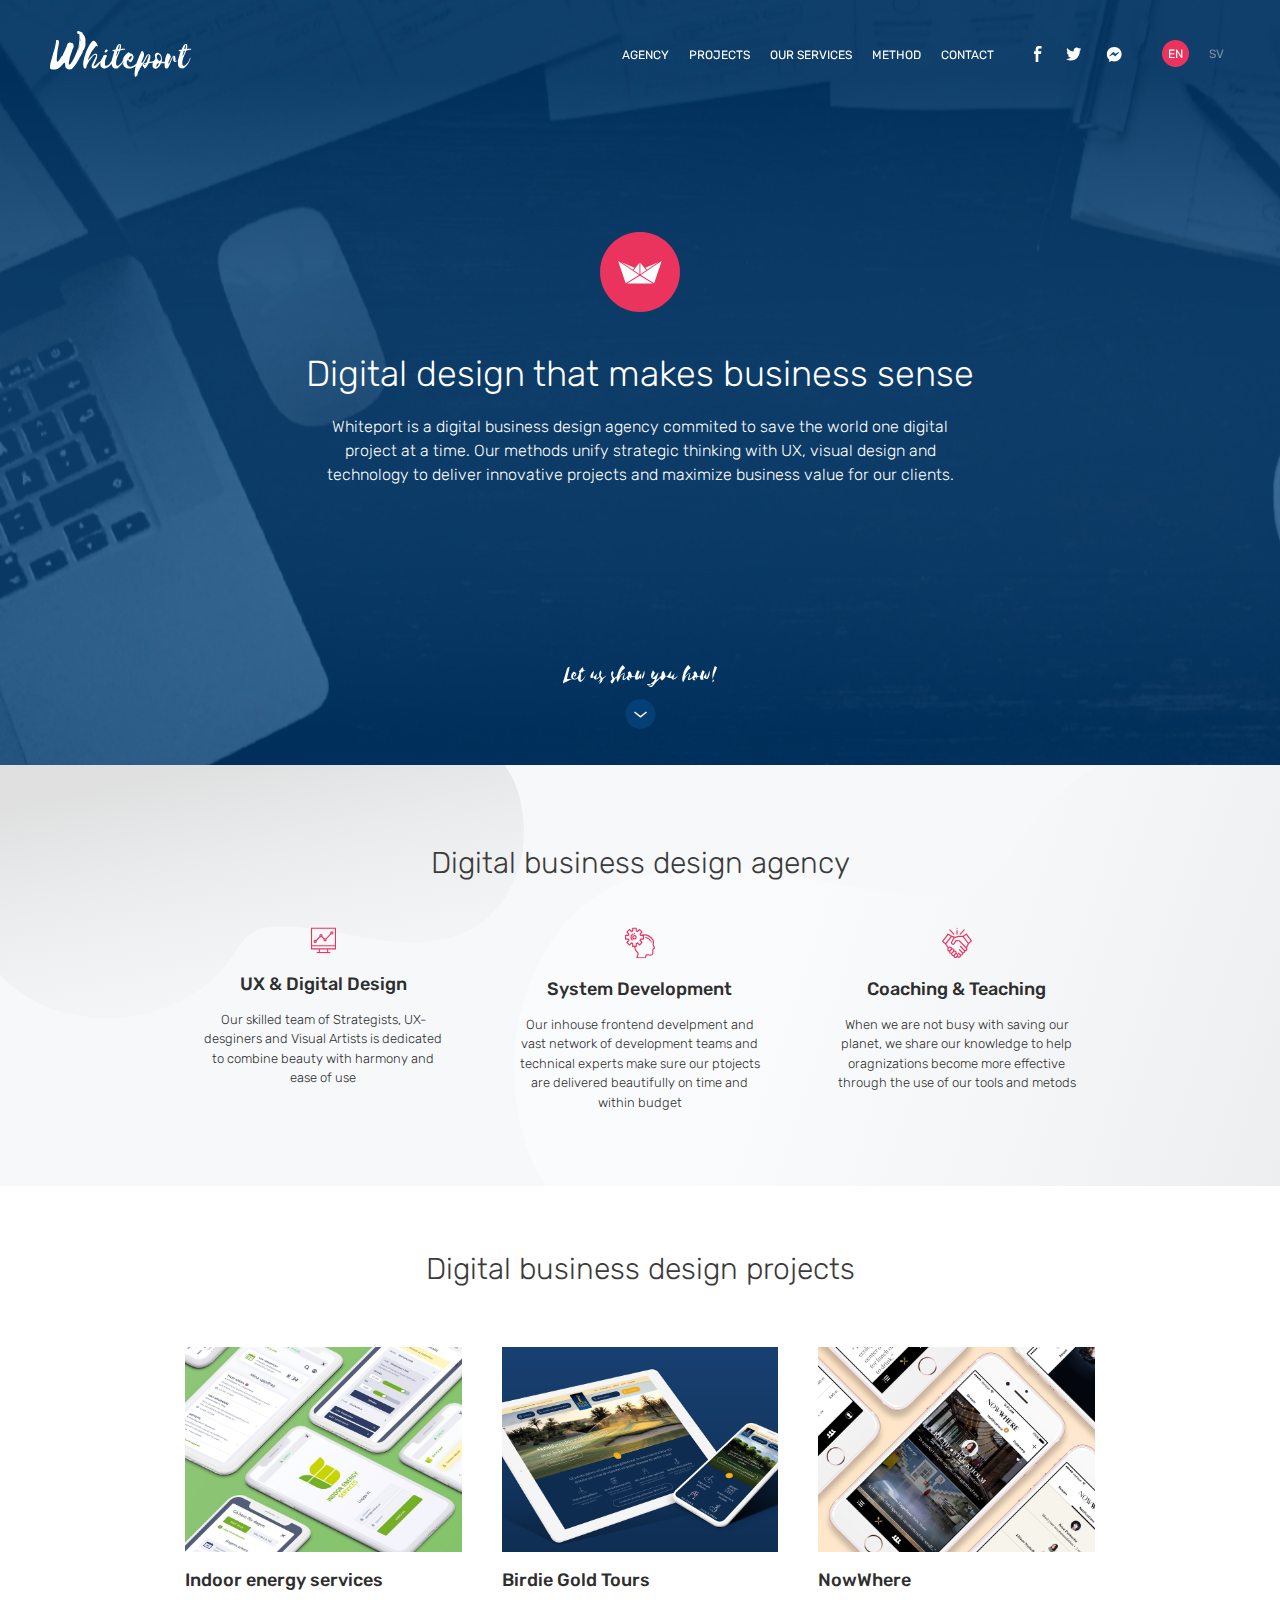
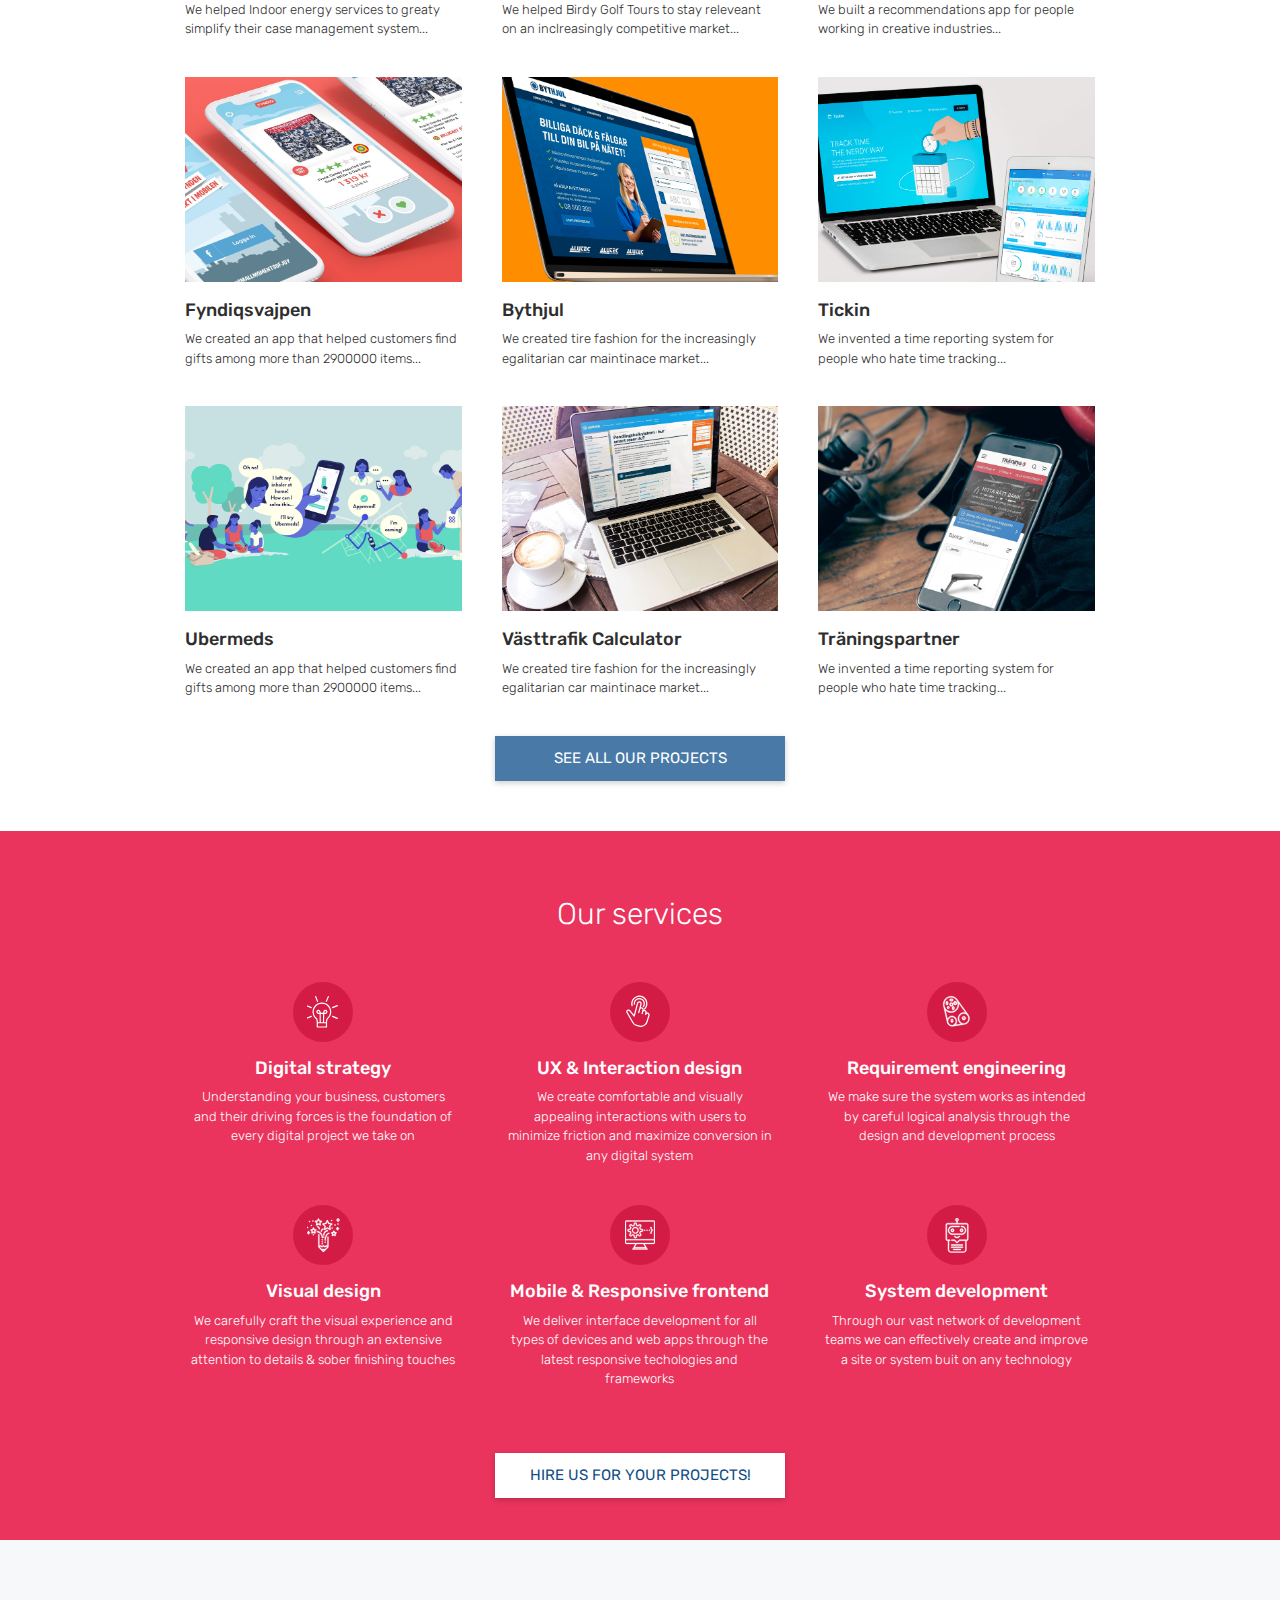
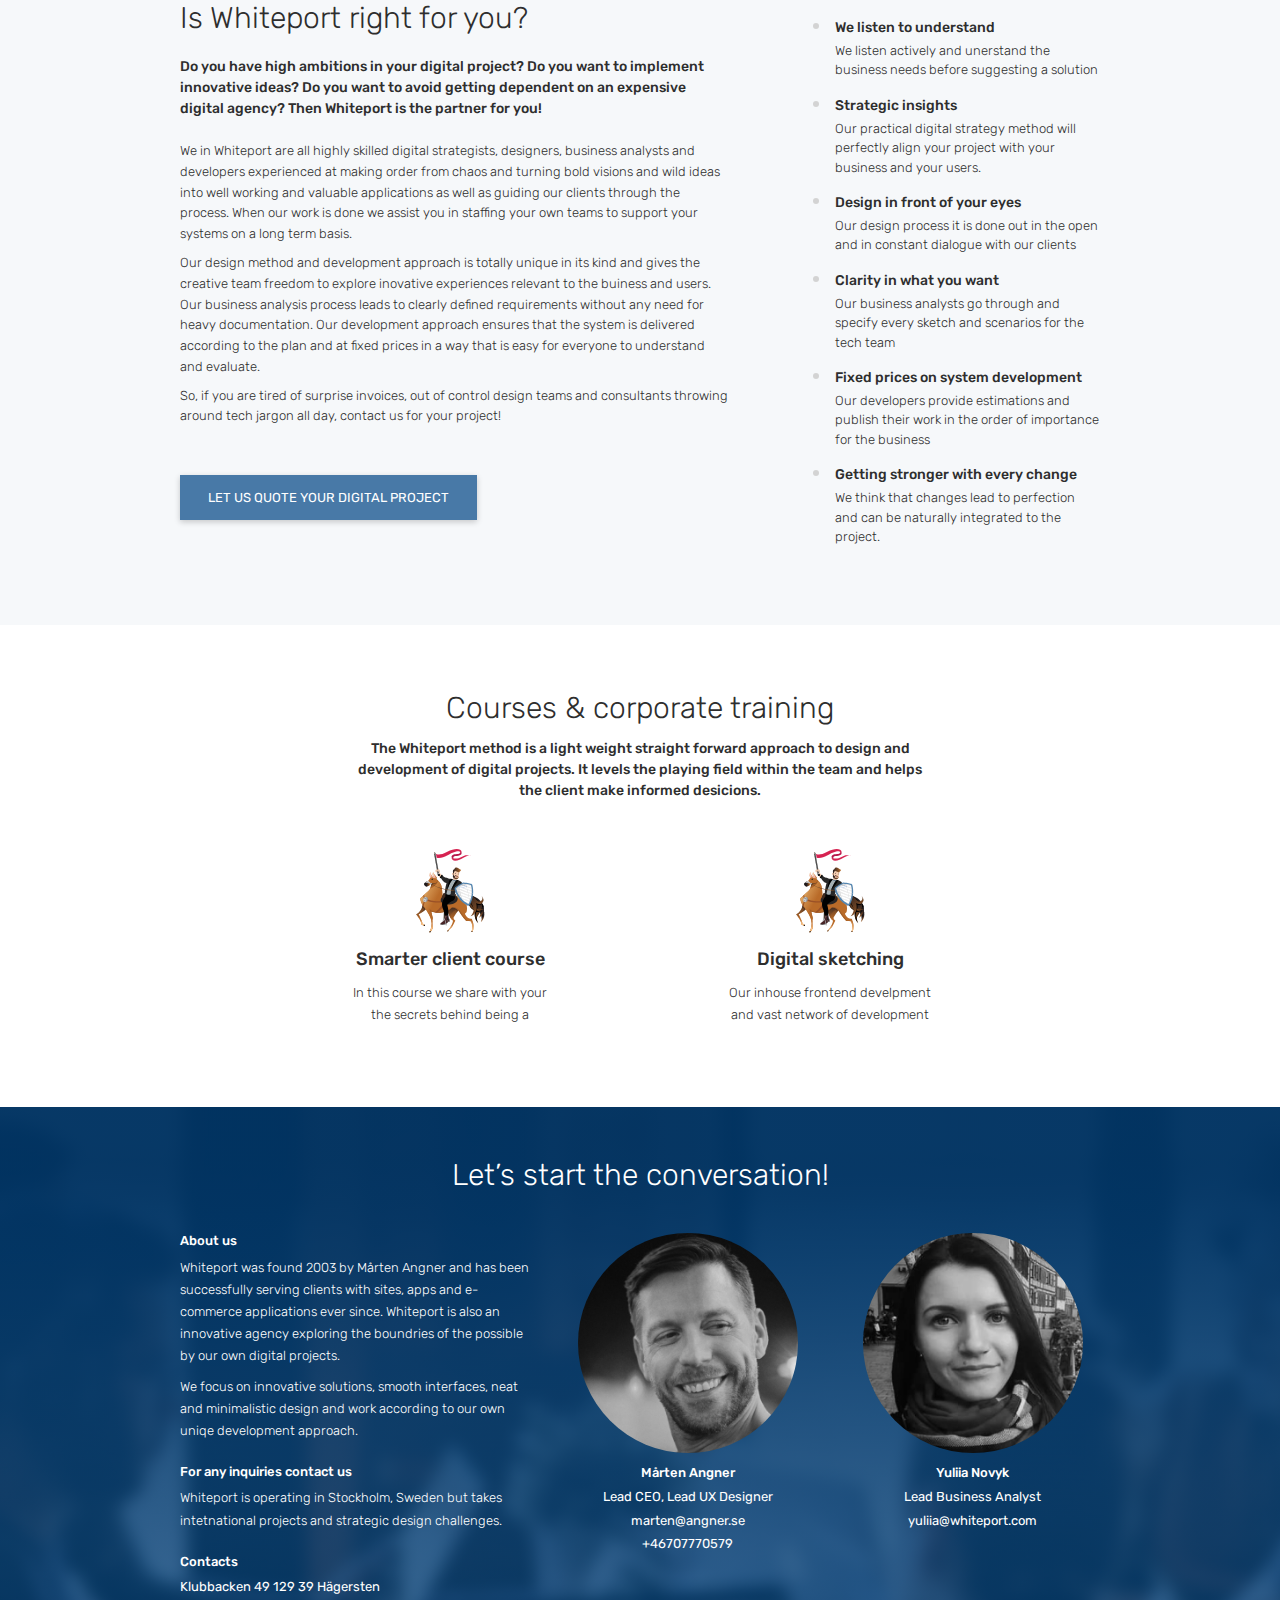
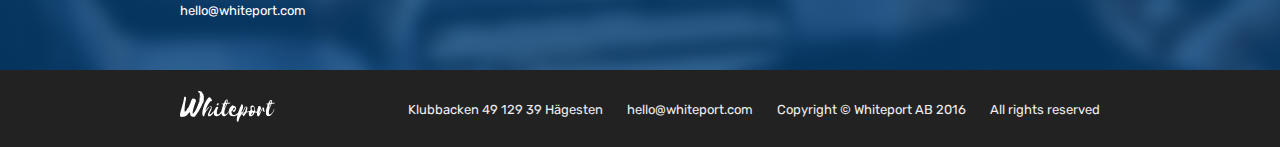
==== commit e3e741bf: "retina fix" ====
--- a/index.html
+++ b/index.html
@@ -3,8 +3,15 @@
   <head>
     <meta charset="UTF-8" />
     <meta name="viewport" content="initial-scale=1.0, width=device-width" />
-    <title>Whiteport</title>
-    <!-- <link rel="shortcut icon" type="image/x-icon" href="assets/fav/favicon.ico"> -->
+		<title>Whiteport</title>
+		<meta name="description" content="Whiteport creates lasting digital change in any organization. We are on your side in meeting today's digital challenges and future-proof your business.!">
+		<meta name="keywords" content="UI, UX, Digital transformation, Creative design, Interaction design">
+		<meta name="author" content="">
+		<meta property="og:url" content="http://whiteport.com">
+		<meta property="og:title" content="Whiteport - Your digital transformation collective">
+		<meta property="og:image" content="">
+		<link href="https://whiteport.com" rel="canonical">
+		<link rel="icon" type="image/png" href="assets/fav/favicon.png">
     <link
       rel="stylesheet"
       href="https://stackpath.bootstrapcdn.com/bootstrap/4.4.1/css/bootstrap.min.css"
--- a/css/style.css
+++ b/css/style.css
@@ -21,6 +21,12 @@
 	font-size: 100%;
 	background-color: #0c3b67;
 }
+@media screen and (min-width: 1660px) {
+	html,
+	body {
+		font-size: 150%;
+	}
+}
 
 section {
 	background-color: #fff;
@@ -51,6 +57,12 @@
 		display: -webkit-flex;
 		display: -ms-flexbox;
 		display:         flex;
+	}
+}
+
+@media screen and (min-width: 1660px) {
+	.container {
+		max-width: 1600px !important;
 	}
 }
 
@@ -159,6 +171,12 @@
 		margin-bottom: 40px;
 	}
 }
+@media screen and (min-width: 1660px) {
+	.first-screen__img {
+		width: 10%;
+		margin-bottom: 60px;
+	}
+}
 .first-screen__title {
 	margin-bottom: 16px;
 	font-size: 1.875rem;
@@ -175,6 +193,12 @@
 		max-width: initial;
 	}
 }
+@media screen and (min-width: 1660px) {
+	.first-screen__title {
+		font-size: 50px;
+		margin-bottom: 40px;
+	}
+}
 .first-screen__text {
 	font-size: .875rem;
 	font-weight: 300;
@@ -196,6 +220,12 @@
 		font-size: 1rem;
 		font-weight: 300;
 		color: #fff;
+	}
+}
+@media screen and (min-width: 1660px) {
+	.first-screen__text {
+		font-size: 24px;
+		width: 80%;
 	}
 }
 .first-screen__btn {
@@ -224,8 +254,19 @@
 	-ms-flex-align: center;
 	        align-items: center;
 }
+@media screen and (min-width: 1660px) {
+	.first-screen__btn {
+		width: 12%;
+	}
+}
 .first-screen__img-text {
 	margin-bottom: 12px;
+	width: 100%;
+}
+@media screen and (min-width: 1660px) {
+	.first-screen__img-text {
+		margin-bottom: 32px;
+	}
 }
 .first-screen__arrow {
 	width: 30px;
@@ -252,6 +293,16 @@
 	-webkit-align-items: center;
 	-ms-flex-align: center;
 	        align-items: center;
+}
+@media screen and (min-width: 1660px) {
+	.first-screen__arrow {
+		width: 50px;
+		height: 50px;
+		-webkit-flex-shrink: 0;
+		-ms-flex-negative: 0;
+		        flex-shrink: 0;
+		border-radius: 50%;
+	}
 }
 
 .menu {
@@ -769,7 +820,7 @@
 		width: 41%;
 		background: url("../img/Vector (1).svg") no-repeat;
 		background-size: cover;
-		background-position: 0 100%;
+		background-position: 104% 100%;
 		z-index: 0;
 	}
 	.agency::after {
@@ -1320,9 +1371,6 @@
 	        transition-timing-function: ease;
 }
 @media screen and (min-width: 768px) {
-	.how-we-do__btn {
-		max-width: 338px;
-	}
 	.how-we-do__btn:hover {
 		text-decoration: none;
 		color: #fff;
@@ -2042,4 +2090,4 @@
 	        align-items: flex-start;
 }
 
-/*# sourceMappingURL=[data-uri] */
+/*# sourceMappingURL=[data-uri] */
